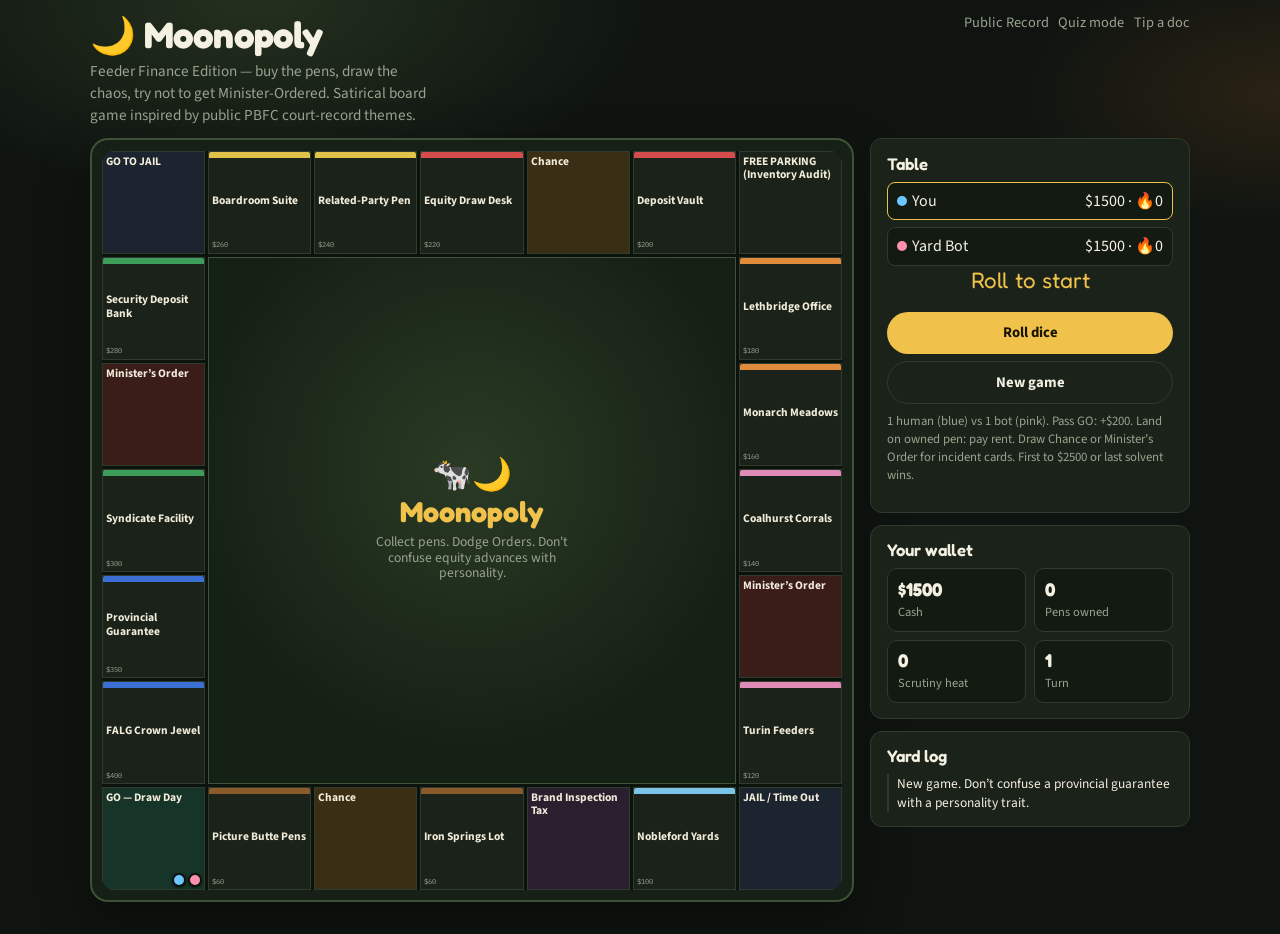
==== moonopoly.html @ 2ef217e9 "Add Moonopoly: satirical feeder-finance board game Monopoly-style board with Chance and Minister Ord" ====
<!DOCTYPE html>
<html lang="en">
<head>
  <meta charset="utf-8" />
  <meta name="viewport" content="width=device-width, initial-scale=1, maximum-scale=1" />
  <title>Moonopoly — Feeder Finance Edition</title>
  <meta name="description" content="A satirical Monopoly-style board game about feeder association finance, based on public court-record themes from Picture Butte Feeder Cooperative." />
  <link rel="preconnect" href="https://fonts.googleapis.com" />
  <link rel="preconnect" href="https://fonts.gstatic.com" crossorigin />
  <link href="https://fonts.googleapis.com/css2?family=Fredoka:wght@500;600;700&family=IBM+Plex+Mono:wght@400;500&family=Source+Sans+3:wght@400;600;700&display=swap" rel="stylesheet" />
  <style>
    :root {
      --bg: #0f1410;
      --panel: #1a2219;
      --ink: #f4f0e2;
      --muted: #9aa38f;
      --line: #2f3b2c;
      --go: #2f9e6b;
      --chance: #e0a23a;
      --order: #c44b3a;
      --deposit: #4a8fd4;
      --feedlot: #8b6b3d;
      --gold: #f0c14b;
      --p1: #6ec6ff;
      --p2: #ff8fab;
      --radius: 12px;
      --font: "Source Sans 3", system-ui, sans-serif;
      --display: "Fredoka", system-ui, sans-serif;
      --mono: "IBM Plex Mono", monospace;
    }
    * { box-sizing: border-box; }
    body {
      margin: 0; min-height: 100vh; color: var(--ink); font-family: var(--font);
      background:
        radial-gradient(800px 400px at 20% 0%, #24301f 0%, transparent 50%),
        radial-gradient(600px 300px at 100% 10%, #2a2214 0%, transparent 45%),
        var(--bg);
    }
    a { color: var(--gold); }
    .wrap { width: min(1100px, calc(100% - 1rem)); margin: 0 auto; padding: .75rem 0 2rem; }
    header {
      display: flex; justify-content: space-between; align-items: flex-start; gap: 1rem; flex-wrap: wrap;
      margin-bottom: .75rem;
    }
    h1 {
      font-family: var(--display); font-size: clamp(1.6rem, 4vw, 2.3rem); margin: 0;
      letter-spacing: -.02em;
    }
    .tagline { color: var(--muted); margin: .2rem 0 0; max-width: 42ch; font-size: .95rem; }
    .top-links { display: flex; gap: .6rem; flex-wrap: wrap; align-items: center; }
    .top-links a { text-decoration: none; color: var(--muted); font-size: .9rem; }
    .top-links a:hover { color: var(--ink); }
    .layout {
      display: grid; grid-template-columns: 1fr 320px; gap: 1rem; align-items: start;
    }
    @media (max-width: 900px) { .layout { grid-template-columns: 1fr; } }

    .board-shell {
      background: #162016; border: 2px solid #3d5238; border-radius: 18px; padding: .65rem;
      box-shadow: 0 20px 50px rgba(0,0,0,.35);
    }
    .board {
      display: grid;
      grid-template-columns: repeat(7, 1fr);
      grid-template-rows: repeat(7, 1fr);
      gap: 3px;
      aspect-ratio: 1;
      background: #0c120c;
      border-radius: 12px;
      overflow: hidden;
    }
    .cell {
      position: relative; background: var(--panel); border: 1px solid var(--line);
      min-height: 0; padding: 3px; display: flex; flex-direction: column; justify-content: space-between;
      font-size: clamp(.55rem, 1.1vw, .72rem); line-height: 1.15; overflow: hidden;
    }
    .cell.center {
      grid-column: 2 / 7; grid-row: 2 / 7;
      background:
        radial-gradient(circle at 50% 40%, #2a3a24 0%, #152015 70%);
      border: 1px solid #3f543b;
      align-items: center; justify-content: center; text-align: center; padding: 1rem;
    }
    .cell.go { background: #163528; }
    .cell.chance { background: #3a2e14; }
    .cell.order { background: #3a1c18; }
    .cell.tax { background: #2a1f2e; }
    .cell.jail { background: #1c2430; }
    .cell.corner { font-weight: 700; }
    .cell .name { font-weight: 700; color: #f2ecda; }
    .cell .price { color: var(--muted); font-family: var(--mono); font-size: .62em; }
    .cell .bar {
      height: 6px; border-radius: 2px 2px 0 0; margin: -3px -3px 2px; flex: 0 0 auto;
    }
    .bar.brown { background: #8b5a2b; }
    .bar.lightblue { background: #79c4e8; }
    .bar.pink { background: #e08ab8; }
    .bar.orange { background: #e08a3c; }
    .bar.red { background: #d44c4c; }
    .bar.yellow { background: #e0c14a; }
    .bar.green { background: #3c9e5a; }
    .bar.blue { background: #3c6fd4; }
    .tokens {
      position: absolute; right: 2px; bottom: 2px; display: flex; gap: 2px; flex-wrap: wrap; max-width: 100%;
    }
    .token {
      width: 14px; height: 14px; border-radius: 50%; border: 2px solid #0c120c;
      box-shadow: 0 1px 3px rgba(0,0,0,.5);
    }
    .token.p0 { background: var(--p1); }
    .token.p1 { background: var(--p2); }

    .center h2 {
      font-family: var(--display); margin: 0 0 .35rem; font-size: clamp(1.2rem, 3vw, 1.8rem);
      color: var(--gold);
    }
    .center .moon { font-size: 2rem; line-height: 1; margin-bottom: .25rem; }
    .center p { margin: 0; color: var(--muted); font-size: .85rem; max-width: 28ch; }

    .side { display: grid; gap: .75rem; }
    .card {
      background: var(--panel); border: 1px solid var(--line); border-radius: var(--radius); padding: .9rem 1rem;
    }
    .card h3 {
      margin: 0 0 .5rem; font-family: var(--display); font-size: 1.05rem; font-weight: 600;
    }
    .btn {
      appearance: none; border: 0; border-radius: 999px; padding: .65rem 1rem;
      font: 700 .92rem var(--font); cursor: pointer; transition: .12s ease;
    }
    .btn-primary { background: var(--gold); color: #1a1405; width: 100%; }
    .btn-primary:hover { filter: brightness(1.05); }
    .btn-primary:disabled { opacity: .45; cursor: not-allowed; }
    .btn-ghost {
      background: transparent; color: var(--ink); border: 1px solid var(--line); width: 100%;
    }
    .stats { display: grid; grid-template-columns: 1fr 1fr; gap: .5rem; }
    .stat {
      background: #121a12; border: 1px solid var(--line); border-radius: 10px; padding: .55rem .65rem;
    }
    .stat b { display: block; font-family: var(--display); font-size: 1.15rem; }
    .stat span { color: var(--muted); font-size: .78rem; }
    .log {
      max-height: 180px; overflow: auto; font-size: .84rem; color: var(--muted);
      display: grid; gap: .35rem;
    }
    .log div { border-left: 2px solid var(--line); padding-left: .5rem; }
    .log .hi { color: var(--ink); }
    .log .bad { color: #f0a090; }
    .log .good { color: #8fd9a8; }
    .log .cardish { color: var(--chance); }

    .modal-bg {
      position: fixed; inset: 0; background: rgba(0,0,0,.65); display: none;
      align-items: center; justify-content: center; padding: 1rem; z-index: 50;
    }
    .modal-bg.show { display: flex; }
    .modal {
      width: min(420px, 100%); background: #1c241b; border: 2px solid var(--line);
      border-radius: 16px; padding: 1.1rem 1.15rem; box-shadow: 0 25px 60px rgba(0,0,0,.45);
      animation: pop .2s ease;
    }
    @keyframes pop { from { transform: scale(.96); opacity: 0; } to { transform: none; opacity: 1; } }
    .modal.chance { border-color: #8a6a22; background: linear-gradient(180deg, #2e2614, #1c241b); }
    .modal.order { border-color: #8a3a30; background: linear-gradient(180deg, #2e1714, #1c241b); }
    .modal .eyebrow {
      font-family: var(--mono); font-size: .72rem; letter-spacing: .08em; text-transform: uppercase;
      color: var(--muted); margin-bottom: .35rem;
    }
    .modal h3 { font-family: var(--display); margin: 0 0 .5rem; font-size: 1.25rem; }
    .modal p { margin: 0 0 .75rem; line-height: 1.45; }
    .modal .cite {
      font-family: var(--mono); font-size: .72rem; color: var(--muted); margin-bottom: .9rem;
    }
    .players { display: grid; gap: .45rem; }
    .player-row {
      display: flex; justify-content: space-between; align-items: center;
      padding: .45rem .55rem; border-radius: 8px; background: #121a12; border: 1px solid var(--line);
    }
    .player-row.active { border-color: var(--gold); }
    .dot { width: 10px; height: 10px; border-radius: 50%; display: inline-block; margin-right: .35rem; }
    .dot.p0 { background: var(--p1); }
    .dot.p1 { background: var(--p2); }
    .dice {
      font-family: var(--display); font-size: 1.4rem; text-align: center; min-height: 1.6em;
      color: var(--gold);
    }
    .fine { color: var(--muted); font-size: .8rem; margin-top: .5rem; }
    .win-banner {
      display: none; margin-top: .5rem; padding: .7rem .8rem; border-radius: 10px;
      background: #1f3a28; border: 1px solid #3f7a52; color: #c8f0d4; font-weight: 700;
    }
    .win-banner.show { display: block; }
  </style>
</head>
<body>
  <div class="wrap">
    <header>
      <div>
        <h1>🌙 Moonopoly</h1>
        <p class="tagline">Feeder Finance Edition — buy the pens, draw the chaos, try not to get Minister-Ordered. Satirical board game inspired by public PBFC court-record themes.</p>
      </div>
      <div class="top-links">
        <a href="index.html">Public Record</a>
        <a href="play.html">Quiz mode</a>
        <a href="index.html#submit">Tip a doc</a>
      </div>
    </header>

    <div class="layout">
      <div class="board-shell">
        <div class="board" id="board"></div>
      </div>

      <div class="side">
        <div class="card">
          <h3>Table</h3>
          <div class="players" id="players"></div>
          <div class="dice" id="dice">Roll to start</div>
          <div style="display:grid; gap:.45rem; margin-top:.65rem">
            <button class="btn btn-primary" id="btn-roll">Roll dice</button>
            <button class="btn btn-ghost" id="btn-new">New game</button>
          </div>
          <div class="win-banner" id="win"></div>
          <p class="fine">1 human (blue) vs 1 bot (pink). Pass GO: +$200. Land on owned pen: pay rent. Draw Chance or Minister’s Order for incident cards. First to $2500 or last solvent wins.</p>
        </div>

        <div class="card">
          <h3>Your wallet</h3>
          <div class="stats">
            <div class="stat"><b id="cash">$1500</b><span>Cash</span></div>
            <div class="stat"><b id="props">0</b><span>Pens owned</span></div>
            <div class="stat"><b id="heat">0</b><span>Scrutiny heat</span></div>
            <div class="stat"><b id="turn">1</b><span>Turn</span></div>
          </div>
        </div>

        <div class="card">
          <h3>Yard log</h3>
          <div class="log" id="log"></div>
        </div>
      </div>
    </div>
  </div>

  <div class="modal-bg" id="modal">
    <div class="modal" id="modal-card">
      <div class="eyebrow" id="modal-eye">Chance</div>
      <h3 id="modal-title">Title</h3>
      <p id="modal-body">Body</p>
      <div class="cite" id="modal-cite"></div>
      <button class="btn btn-primary" id="modal-ok">Keep grazing</button>
    </div>
  </div>

  <script>
    // Board path: 24 spaces around a 7x7 ring (corners + 5 per side)
    // Grid positions clockwise from bottom-left GO
    const PATH_POS = [
      // bottom row left->right (row 7): c1..c7 but we use 0-index grid
      [6,0],[6,1],[6,2],[6,3],[6,4],[6,5],[6,6],
      // right col up
      [5,6],[4,6],[3,6],[2,6],[1,6],
      // top row right->left
      [0,6],[0,5],[0,4],[0,3],[0,2],[0,1],[0,0],
      // left col down
      [1,0],[2,0],[3,0],[4,0],[5,0]
    ];
    // 24 spaces
    const SPACES = [
      { name: "GO — Draw Day", type: "go", price: 0 },
      { name: "Picture Butte Pens", type: "prop", group: "brown", price: 60, rent: 12 },
      { name: "Chance", type: "chance" },
      { name: "Iron Springs Lot", type: "prop", group: "brown", price: 60, rent: 14 },
      { name: "Brand Inspection Tax", type: "tax", amount: 80 },
      { name: "Nobleford Yards", type: "prop", group: "lightblue", price: 100, rent: 20 },
      { name: "JAIL / Time Out", type: "jail" },
      { name: "Turin Feeders", type: "prop", group: "pink", price: 120, rent: 24 },
      { name: "Minister’s Order", type: "order" },
      { name: "Coalhurst Corrals", type: "prop", group: "pink", price: 140, rent: 28 },
      { name: "Monarch Meadows", type: "prop", group: "orange", price: 160, rent: 32 },
      { name: "Lethbridge Office", type: "prop", group: "orange", price: 180, rent: 36 },
      { name: "FREE PARKING\n(Inventory Audit)", type: "free" },
      { name: "Deposit Vault", type: "prop", group: "red", price: 200, rent: 40 },
      { name: "Chance", type: "chance" },
      { name: "Equity Draw Desk", type: "prop", group: "red", price: 220, rent: 44 },
      { name: "Related-Party Pen", type: "prop", group: "yellow", price: 240, rent: 48 },
      { name: "Boardroom Suite", type: "prop", group: "yellow", price: 260, rent: 52 },
      { name: "GO TO JAIL", type: "gotojail" },
      { name: "Security Deposit Bank", type: "prop", group: "green", price: 280, rent: 56 },
      { name: "Minister’s Order", type: "order" },
      { name: "Syndicate Facility", type: "prop", group: "green", price: 300, rent: 60 },
      { name: "Provincial Guarantee", type: "prop", group: "blue", price: 350, rent: 75 },
      { name: "FALG Crown Jewel", type: "prop", group: "blue", price: 400, rent: 90 }
    ];

    // Funny cards grounded in public themes (satire of Order/RO story beats)
    const CHANCE = [
      {
        title: "Blank promissory note special",
        body: "You pre-sign the livestock supply form 'for efficiency.' The yard celebrates. Accounting does not.",
        effect: (p) => cash(p, -75),
        delta: -75,
        cite: "Satire of irregular execution / blank form themes (Order V9 culture)."
      },
      {
        title: "RFID & dangle-tag glow-up",
        body: "Every head is tagged like a fashion week runway. Inspectors nod. You feel professional for 12 whole minutes.",
        effect: (p) => { cash(p, 50); p.heat = Math.max(0, p.heat - 1); },
        delta: 50,
        cite: "Inspired by cattle audit identification checks (RO / member updates)."
      },
      {
        title: "Overage is late, interest is early",
        body: "Top-up payments crawl. Members text in ALL CAPS. You buy goodwill with a tiny interest sweetener.",
        effect: (p) => cash(p, -40),
        delta: -40,
        cite: "Satire of overage delay era (RO member updates)."
      },
      {
        title: "Townhall donuts",
        body: "You host a townhall with Ministry folks on the line. Free coffee. Expensive questions.",
        effect: (p) => { cash(p, -30); p.heat = Math.max(0, p.heat - 1); },
        delta: -30,
        cite: "Inspired by RO townhalls (June 2025 etc.)."
      },
      {
        title: "Advance math on a napkin",
        body: "Someone calculates equity advances with vibes instead of the 50% rule. The napkin is not GAAP.",
        effect: (p) => { cash(p, 120); p.heat += 2; },
        delta: 120,
        cite: "Satire of FAGR s.30 / Order V4 advance-limit themes."
      },
      {
        title: "Pass GO, collect cattle money",
        body: "A clean sale settles. The co-op gets paid first. Capitalism, but with brands.",
        effect: (p) => cash(p, 100),
        delta: 100,
        cite: "Purchase-loan sale-proceeds pattern (affidavit / membership structure)."
      },
      {
        title: "Related-party two-step",
        body: "The same last names appear on both sides of a deal. The dance floor is crowded.",
        effect: (p) => { cash(p, 90); p.heat += 2; },
        delta: 90,
        cite: "Satire of related-transaction themes (Order V10)."
      },
      {
        title: "Hire a real bookkeeper",
        body: "Someone who can spell 'reconciliation' without opening WebMD. Miracles.",
        effect: (p) => { cash(p, -60); p.heat = Math.max(0, p.heat - 2); },
        delta: -60,
        cite: "Inspired by RO staffing rebuild (admin/bookkeeper hires)."
      },
      {
        title: "Security deposit yoink?",
        body: "A member wants their 5% back yesterday. You explain FAGR like a bedtime story. Nobody sleeps.",
        effect: (p) => cash(p, -50),
        delta: -50,
        cite: "Deposit return / holdback debates (RO First Report / member letters)."
      },
      {
        title: "Unqualified audit high-five",
        body: "Auditors do not set you on fire. In this economy, that’s a parade.",
        effect: (p) => { cash(p, 150); p.heat = Math.max(0, p.heat - 2); },
        delta: 150,
        cite: "Inspired by MNP unqualified FY2025 opinion (RO Third Report)."
      }
    ];

    const ORDERS = [
      {
        title: "Minister’s Freeze",
        body: "No new guaranteed advances. The spigot squeaks shut. Welcome to the longest Tuesday of your life.",
        effect: (p) => { cash(p, -200); p.heat += 3; p.frozen = 2; },
        delta: -200,
        cite: "Satire of Jan 2025 Minister’s Order under FAGA s.6."
      },
      {
        title: "Ineligible membership drive",
        body: "Someone who farms mostly from a spreadsheet got a card. The regulation would like a word.",
        effect: (p) => { cash(p, -100); p.heat += 2; },
        delta: -100,
        cite: "Order appendix V1 · FAGR s.11 themes."
      },
      {
        title: "Deposit? We’ll invoice the future",
        body: "The 5% vault was treated like optional DLC. It was not optional DLC.",
        effect: (p) => { cash(p, -120); p.heat += 2; },
        delta: -120,
        cite: "Order appendix V6 · FAGR s.33 themes."
      },
      {
        title: "Inspection karaoke night",
        body: "Inspectors want interviews. Staff suddenly discover they only speak in NDAs.",
        effect: (p) => { cash(p, -90); p.heat += 3; },
        delta: -90,
        cite: "Order appendix V7 obstruction themes."
      },
      {
        title: "Sales docs written in invisible ink",
        body: "Purchaser name: 'guy with truck.' Price: 'good enough.' Retention: vibes.",
        effect: (p) => { cash(p, -80); p.heat += 1; },
        delta: -80,
        cite: "Order appendix V8 · FAGR s.17 themes."
      },
      {
        title: "Withdrawn member still shopping",
        body: "The membership ended. The cattle shopping did not get the memo.",
        effect: (p) => { cash(p, -110); p.heat += 2; },
        delta: -110,
        cite: "Order appendix V2/V9 withdrawn-member themes."
      },
      {
        title: "Board buffet expense report",
        body: "Director compensation looked less 'volunteer co-op' and more 'wedding open bar.'",
        effect: (p) => { cash(p, -70); p.heat += 1; },
        delta: -70,
        cite: "Order appendix V10 excessive compensation themes."
      },
      {
        title: "AGM? We’ll pencil it in… eventually",
        body: "Democracy delayed is democracy doing a cattle drive the long way around.",
        effect: (p) => { p.heat += 2; cash(p, -40); },
        delta: -40,
        cite: "Order appendix V10 late AGM theme."
      },
      {
        title: "Rescinding Order rainbow",
        body: "After corrective action theater, the freeze lifts. Markets reopen. Your ulcer stays.",
        effect: (p) => { cash(p, 180); p.heat = Math.max(0, p.heat - 3); p.frozen = 0; },
        delta: 180,
        cite: "Inspired by May 1, 2025 rescind (RO reports)."
      },
      {
        title: "Restructuring Officer enters the chat",
        body: "A&M has the keys, the bank tokens, and a binder thicker than a feedlot gate.",
        effect: (p) => { cash(p, -150); p.heat = Math.max(0, p.heat - 1); },
        delta: -150,
        cite: "Inspired by Feb 21, 2025 RO appointment (court file 2501-02733)."
      }
    ];

    const state = {
      turn: 0,
      players: [
        { id: 0, name: "You", human: true, cash: 1500, pos: 0, props: [], heat: 0, jail: 0, frozen: 0, bankrupt: false },
        { id: 1, name: "Yard Bot", human: false, cash: 1500, pos: 0, props: [], heat: 0, jail: 0, frozen: 0, bankrupt: false }
      ],
      owners: Array(SPACES.length).fill(null),
      log: [],
      busy: false,
      over: false
    };

    function cash(p, n) {
      p.cash += n;
      if (p.cash < 0) {
        // force sell cheapest props
        while (p.cash < 0 && p.props.length) {
          const idx = p.props.sort((a,b)=>SPACES[a].price-SPACES[b].price)[0];
          p.props = p.props.filter(i => i !== idx);
          state.owners[idx] = null;
          p.cash += Math.floor(SPACES[idx].price / 2);
          log(`${p.name} fire-sales ${SPACES[idx].name} for $${Math.floor(SPACES[idx].price/2)}.`, "bad");
        }
        if (p.cash < 0) {
          p.bankrupt = true;
          p.cash = 0;
          p.props.forEach(i => state.owners[i] = null);
          p.props = [];
          log(`${p.name} is tapped out. Bankrupt.`, "bad");
        }
      }
    }

    function log(msg, cls = "") {
      state.log.unshift({ msg, cls });
      if (state.log.length > 40) state.log.pop();
      renderLog();
    }

    function renderLog() {
      const el = document.getElementById("log");
      el.innerHTML = state.log.map(l => `<div class="${l.cls}">${escapeHtml(l.msg)}</div>`).join("");
    }

    function escapeHtml(s) {
      return String(s).replace(/[&<>"']/g, c => ({"&":"&amp;","<":"&lt;",">":"&gt;","\"":"&quot;","'":"&#39;"}[c]));
    }

    function buildBoard() {
      const board = document.getElementById("board");
      board.innerHTML = "";

      // Center logo
      const center = document.createElement("div");
      center.className = "cell center";
      center.style.gridColumn = "2 / 7";
      center.style.gridRow = "2 / 7";
      center.innerHTML = `<div class="moon">🐄🌙</div><h2>Moonopoly</h2><p>Collect pens. Dodge Orders. Don't confuse equity advances with personality.</p>`;
      board.appendChild(center);

      PATH_POS.forEach((pos, idx) => {
        const s = SPACES[idx];
        const div = document.createElement("div");
        div.className = "cell";
        div.dataset.idx = idx;
        div.style.gridRow = String(pos[0] + 1);
        div.style.gridColumn = String(pos[1] + 1);
        if (s.type === "go") div.classList.add("go", "corner");
        if (s.type === "chance") div.classList.add("chance");
        if (s.type === "order") div.classList.add("order");
        if (s.type === "tax") div.classList.add("tax");
        if (s.type === "jail" || s.type === "gotojail") div.classList.add("jail", "corner");
        if (s.type === "free") div.classList.add("corner");
        let bar = "";
        if (s.group) bar = `<div class="bar ${s.group}"></div>`;
        div.innerHTML = `${bar}<div class="name">${escapeHtml(s.name)}</div>${s.price ? `<div class="price">$${s.price}</div>` : ""}<div class="tokens" id="tok-${idx}"></div>`;
        board.appendChild(div);
      });
    }

    function renderTokens() {
      for (let i = 0; i < SPACES.length; i++) {
        const box = document.getElementById(`tok-${i}`);
        if (!box) continue;
        box.innerHTML = "";
        state.players.forEach(p => {
          if (!p.bankrupt && p.pos === i) {
            const t = document.createElement("div");
            t.className = `token p${p.id}`;
            t.title = p.name;
            box.appendChild(t);
          }
        });
      }
      // owner tint
      document.querySelectorAll(".cell[data-idx]").forEach(cell => {
        const idx = +cell.dataset.idx;
        const owner = state.owners[idx];
        cell.style.outline = owner == null ? "" : `2px solid ${owner === 0 ? "var(--p1)" : "var(--p2)"}`;
      });
    }

    function renderSide() {
      const p = state.players[0];
      document.getElementById("cash").textContent = `$${p.cash}`;
      document.getElementById("props").textContent = String(p.props.length);
      document.getElementById("heat").textContent = String(p.heat);
      document.getElementById("turn").textContent = String(state.turn + 1);
      const box = document.getElementById("players");
      box.innerHTML = state.players.map((pl, i) => {
        const active = (!state.over && state.turn % 2 === i) ? "active" : "";
        return `<div class="player-row ${active}"><span><span class="dot p${pl.id}"></span>${escapeHtml(pl.name)}${pl.bankrupt ? " 💀" : ""}${pl.frozen ? " 🧊" : ""}</span><span>$${pl.cash} · 🔥${pl.heat}</span></div>`;
      }).join("");
      const humanTurn = state.players[state.turn % 2].human && !state.over;
      document.getElementById("btn-roll").disabled = state.busy || !humanTurn;
    }

    function showCard(kind, card, onClose) {
      const modal = document.getElementById("modal");
      const cardEl = document.getElementById("modal-card");
      cardEl.className = `modal ${kind}`;
      document.getElementById("modal-eye").textContent = kind === "chance" ? "Chance · Yard Chaos" : "Minister’s Order · Regulatory Heat";
      document.getElementById("modal-title").textContent = card.title;
      document.getElementById("modal-body").textContent = card.body + (card.delta ? ` (${card.delta > 0 ? "+" : ""}$${card.delta})` : "");
      document.getElementById("modal-cite").textContent = card.cite;
      modal.classList.add("show");
      const ok = document.getElementById("modal-ok");
      const handler = () => {
        modal.classList.remove("show");
        ok.removeEventListener("click", handler);
        onClose();
      };
      ok.addEventListener("click", handler);
    }

    function drawFrom(deck) {
      return deck[Math.floor(Math.random() * deck.length)];
    }

    function land(p) {
      return new Promise(resolve => {
        const s = SPACES[p.pos];
        if (s.type === "go") {
          log(`${p.name} hits GO energy. +$200.`, "good");
          cash(p, 200);
          return resolve();
        }
        if (s.type === "tax") {
          log(`${p.name} pays brand-inspection tax $${s.amount}.`, "bad");
          cash(p, -s.amount);
          return resolve();
        }
        if (s.type === "free") {
          log(`${p.name} parks on Inventory Audit. Cattle counted. Existential crisis free of charge.`);
          p.heat = Math.max(0, p.heat - 1);
          return resolve();
        }
        if (s.type === "jail") {
          log(`${p.name} is just visiting the time-out pen.`);
          return resolve();
        }
        if (s.type === "gotojail") {
          log(`${p.name} is sent to JAIL for 'creative governance.'`, "bad");
          p.pos = 6; // jail index
          p.jail = 1;
          p.heat += 1;
          renderTokens();
          return resolve();
        }
        if (s.type === "chance") {
          const card = drawFrom(CHANCE);
          log(`${p.name} draws Chance: ${card.title}`, "cardish");
          showCard("chance", card, () => { card.effect(p); renderAll(); resolve(); });
          return;
        }
        if (s.type === "order") {
          const card = drawFrom(ORDERS);
          log(`${p.name} draws Minister’s Order: ${card.title}`, "bad");
          showCard("order", card, () => { card.effect(p); renderAll(); resolve(); });
          return;
        }
        if (s.type === "prop") {
          const owner = state.owners[p.pos];
          if (owner == null) {
            // buy?
            const can = p.cash >= s.price && !p.frozen;
            if (p.human) {
              if (can && confirm(`Buy ${s.name} for $${s.price}?`)) {
                buy(p, p.pos);
              } else if (can) {
                log(`${p.name} passes on ${s.name}.`);
              } else {
                log(`${p.name} can’t buy ${s.name} (cash/freeze).`);
              }
              return resolve();
            } else {
              // bot heuristic
              if (can && (p.cash - s.price > 400 || s.price <= 180)) buy(p, p.pos);
              else log(`${p.name} skips ${s.name}.`);
              return resolve();
            }
          } else if (owner !== p.id) {
            const rent = s.rent + (state.players[owner].heat > 3 ? 10 : 0);
            log(`${p.name} pays $${rent} rent to ${state.players[owner].name} at ${s.name}.`, "bad");
            cash(p, -rent);
            cash(state.players[owner], rent);
            return resolve();
          } else {
            log(`${p.name} visits their own pen: ${s.name}.`);
            return resolve();
          }
        }
        resolve();
      });
    }

    function buy(p, idx) {
      const s = SPACES[idx];
      cash(p, -s.price);
      state.owners[idx] = p.id;
      p.props.push(idx);
      log(`${p.name} buys ${s.name} for $${s.price}.`, "good");
    }

    async function takeTurn() {
      if (state.over || state.busy) return;
      const p = state.players[state.turn % 2];
      if (p.bankrupt) {
        endCheck();
        state.turn++;
        renderAll();
        if (!state.over && !state.players[state.turn % 2].human) setTimeout(takeTurn, 500);
        return;
      }
      state.busy = true;
      renderAll();

      if (p.jail > 0) {
        p.jail--;
        log(`${p.name} sits in time-out. (${p.jail} left)`);
        state.busy = false;
        state.turn++;
        renderAll();
        endCheck();
        if (!state.over && !state.players[state.turn % 2].human) setTimeout(takeTurn, 600);
        return;
      }

      if (p.frozen > 0) {
        p.frozen--;
        log(`${p.name} is under a mini-freeze (${p.frozen} turns left). Can move but buying is icy.`, "bad");
      }

      const d1 = 1 + Math.floor(Math.random() * 6);
      const d2 = 1 + Math.floor(Math.random() * 6);
      const roll = d1 + d2;
      document.getElementById("dice").textContent = `🎲 ${d1} + ${d2} = ${roll}`;
      log(`${p.name} rolls ${roll}.`, "hi");

      const prev = p.pos;
      p.pos = (p.pos + roll) % SPACES.length;
      if (p.pos < prev) {
        cash(p, 200);
        log(`${p.name} passed GO. +$200.`, "good");
      }
      // heat tax
      if (p.heat >= 6) {
        cash(p, -50);
        log(`${p.name} pays $50 scrutiny surcharge (heat ${p.heat}).`, "bad");
      }
      renderTokens();
      await land(p);
      endCheck();
      state.busy = false;
      state.turn++;
      renderAll();
      if (!state.over && !state.players[state.turn % 2].human) {
        setTimeout(takeTurn, 700);
      }
    }

    function endCheck() {
      const alive = state.players.filter(p => !p.bankrupt);
      const rich = state.players.find(p => p.cash >= 2500);
      if (alive.length === 1) {
        state.over = true;
        banner(`${alive[0].name} wins — last operator standing.`);
      } else if (rich) {
        state.over = true;
        banner(`${rich.name} wins — hit $2500 and left the yard in a gold truck.`);
      } else if (state.turn > 80) {
        state.over = true;
        const winner = [...state.players].sort((a,b) => (b.cash + b.props.length*50) - (a.cash + a.props.length*50))[0];
        banner(`Time call. ${winner.name} wins on net cattle clout.`);
      }
    }

    function banner(msg) {
      const el = document.getElementById("win");
      el.textContent = msg;
      el.classList.add("show");
      log(msg, "good");
      document.getElementById("btn-roll").disabled = true;
    }

    function renderAll() {
      renderTokens();
      renderSide();
    }

    function newGame() {
      state.turn = 0;
      state.over = false;
      state.busy = false;
      state.owners = Array(SPACES.length).fill(null);
      state.log = [];
      state.players = [
        { id: 0, name: "You", human: true, cash: 1500, pos: 0, props: [], heat: 0, jail: 0, frozen: 0, bankrupt: false },
        { id: 1, name: "Yard Bot", human: false, cash: 1500, pos: 0, props: [], heat: 0, jail: 0, frozen: 0, bankrupt: false }
      ];
      document.getElementById("win").classList.remove("show");
      document.getElementById("dice").textContent = "Roll to start";
      log("New game. Don’t confuse a provincial guarantee with a personality trait.", "hi");
      renderAll();
    }

    document.getElementById("btn-roll").onclick = () => takeTurn();
    document.getElementById("btn-new").onclick = () => newGame();

    buildBoard();
    newGame();
  </script>
</body>
</html>
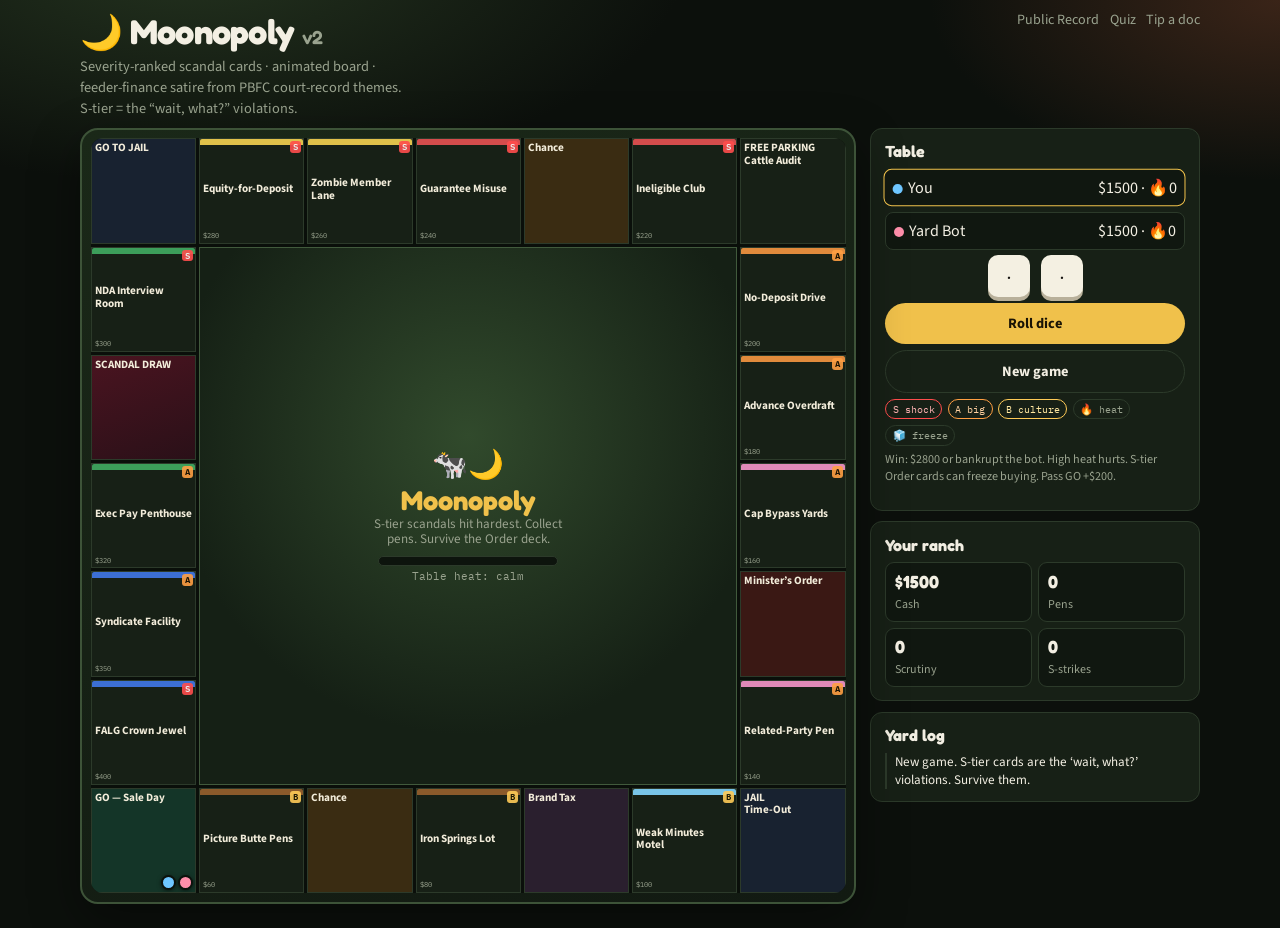
==== commit c3d60d23: "Moonopoly v2: severity-ranked scandals + board animations - Rank S/A/B cards from Order appendix sho" ====
--- a/moonopoly.html
+++ b/moonopoly.html
@@ -3,235 +3,315 @@
 <head>
   <meta charset="utf-8" />
   <meta name="viewport" content="width=device-width, initial-scale=1, maximum-scale=1" />
-  <title>Moonopoly — Feeder Finance Edition</title>
-  <meta name="description" content="A satirical Monopoly-style board game about feeder association finance, based on public court-record themes from Picture Butte Feeder Cooperative." />
+  <title>Moonopoly v2 — Feeder Finance Scandal Edition</title>
+  <meta name="description" content="Animated Monopoly-style satire of feeder association finance, with severity-ranked scandal cards from PBFC court-record themes." />
   <link rel="preconnect" href="https://fonts.googleapis.com" />
   <link rel="preconnect" href="https://fonts.gstatic.com" crossorigin />
-  <link href="https://fonts.googleapis.com/css2?family=Fredoka:wght@500;600;700&family=IBM+Plex+Mono:wght@400;500&family=Source+Sans+3:wght@400;600;700&display=swap" rel="stylesheet" />
+  <link href="https://fonts.googleapis.com/css2?family=Fredoka:wght@500;600;700&family=IBM+Plex+Mono:wght@400;500;600&family=Source+Sans+3:wght@400;600;700&display=swap" rel="stylesheet" />
   <style>
     :root {
-      --bg: #0f1410;
-      --panel: #1a2219;
-      --ink: #f4f0e2;
+      --bg: #0c100c;
+      --panel: #172016;
+      --ink: #f3efe3;
       --muted: #9aa38f;
-      --line: #2f3b2c;
-      --go: #2f9e6b;
+      --line: #2c3a2a;
+      --gold: #f0c14b;
       --chance: #e0a23a;
-      --order: #c44b3a;
-      --deposit: #4a8fd4;
-      --feedlot: #8b6b3d;
-      --gold: #f0c14b;
+      --order: #e05a48;
+      --legal: #5dca86;
       --p1: #6ec6ff;
       --p2: #ff8fab;
-      --radius: 12px;
+      --s: #ff4d4d;
+      --a: #ff9f43;
+      --b: #feca57;
+      --c: #54d6a5;
+      --display: "Fredoka", system-ui, sans-serif;
       --font: "Source Sans 3", system-ui, sans-serif;
-      --display: "Fredoka", system-ui, sans-serif;
       --mono: "IBM Plex Mono", monospace;
     }
     * { box-sizing: border-box; }
     body {
       margin: 0; min-height: 100vh; color: var(--ink); font-family: var(--font);
       background:
-        radial-gradient(800px 400px at 20% 0%, #24301f 0%, transparent 50%),
-        radial-gradient(600px 300px at 100% 10%, #2a2214 0%, transparent 45%),
+        radial-gradient(900px 420px at 15% -5%, #24331f 0%, transparent 55%),
+        radial-gradient(700px 360px at 100% 0%, #3a2418 0%, transparent 50%),
         var(--bg);
+      overflow-x: hidden;
     }
     a { color: var(--gold); }
-    .wrap { width: min(1100px, calc(100% - 1rem)); margin: 0 auto; padding: .75rem 0 2rem; }
-    header {
-      display: flex; justify-content: space-between; align-items: flex-start; gap: 1rem; flex-wrap: wrap;
-      margin-bottom: .75rem;
-    }
-    h1 {
-      font-family: var(--display); font-size: clamp(1.6rem, 4vw, 2.3rem); margin: 0;
-      letter-spacing: -.02em;
-    }
-    .tagline { color: var(--muted); margin: .2rem 0 0; max-width: 42ch; font-size: .95rem; }
-    .top-links { display: flex; gap: .6rem; flex-wrap: wrap; align-items: center; }
-    .top-links a { text-decoration: none; color: var(--muted); font-size: .9rem; }
-    .top-links a:hover { color: var(--ink); }
-    .layout {
-      display: grid; grid-template-columns: 1fr 320px; gap: 1rem; align-items: start;
-    }
-    @media (max-width: 900px) { .layout { grid-template-columns: 1fr; } }
+    .wrap { width: min(1120px, calc(100% - .9rem)); margin: 0 auto; padding: .65rem 0 1.5rem; }
+    header { display: flex; justify-content: space-between; gap: .8rem; flex-wrap: wrap; margin-bottom: .55rem; align-items: flex-start; }
+    h1 { font-family: var(--display); margin: 0; font-size: clamp(1.55rem, 3.6vw, 2.15rem); letter-spacing: -.02em; }
+    .tagline { margin: .15rem 0 0; color: var(--muted); font-size: .9rem; max-width: 48ch; }
+    .links { display: flex; gap: .65rem; flex-wrap: wrap; }
+    .links a { color: var(--muted); text-decoration: none; font-size: .88rem; }
+    .links a:hover { color: var(--ink); }
+
+    .layout { display: grid; grid-template-columns: 1fr 330px; gap: .85rem; align-items: start; }
+    @media (max-width: 920px) { .layout { grid-template-columns: 1fr; } }
 
     .board-shell {
-      background: #162016; border: 2px solid #3d5238; border-radius: 18px; padding: .65rem;
-      box-shadow: 0 20px 50px rgba(0,0,0,.35);
+      position: relative;
+      background: linear-gradient(160deg, #1a2818, #121a12);
+      border: 2px solid #3d5338; border-radius: 18px; padding: .55rem;
+      box-shadow: 0 18px 50px rgba(0,0,0,.4);
     }
     .board {
-      display: grid;
-      grid-template-columns: repeat(7, 1fr);
-      grid-template-rows: repeat(7, 1fr);
-      gap: 3px;
-      aspect-ratio: 1;
-      background: #0c120c;
-      border-radius: 12px;
-      overflow: hidden;
+      position: relative;
+      display: grid; grid-template-columns: repeat(7, 1fr); grid-template-rows: repeat(7, 1fr);
+      gap: 3px; aspect-ratio: 1; background: #0a0f0a; border-radius: 12px; overflow: hidden;
     }
     .cell {
       position: relative; background: var(--panel); border: 1px solid var(--line);
       min-height: 0; padding: 3px; display: flex; flex-direction: column; justify-content: space-between;
-      font-size: clamp(.55rem, 1.1vw, .72rem); line-height: 1.15; overflow: hidden;
+      font-size: clamp(.52rem, 1.05vw, .7rem); line-height: 1.12; overflow: hidden;
+      transition: box-shadow .25s, transform .2s, background .25s;
+    }
+    .cell.pulse {
+      animation: landPulse .55s ease;
+      z-index: 2;
+    }
+    @keyframes landPulse {
+      0% { box-shadow: inset 0 0 0 0 rgba(240,193,75,0); }
+      40% { box-shadow: inset 0 0 0 3px rgba(240,193,75,.85), 0 0 18px rgba(240,193,75,.35); }
+      100% { box-shadow: inset 0 0 0 0 rgba(240,193,75,0); }
     }
     .cell.center {
       grid-column: 2 / 7; grid-row: 2 / 7;
       background:
-        radial-gradient(circle at 50% 40%, #2a3a24 0%, #152015 70%);
-      border: 1px solid #3f543b;
-      align-items: center; justify-content: center; text-align: center; padding: 1rem;
-    }
-    .cell.go { background: #163528; }
-    .cell.chance { background: #3a2e14; }
-    .cell.order { background: #3a1c18; }
+        radial-gradient(circle at 50% 35%, #314a2c 0%, #152015 68%);
+      border: 1px solid #415a3c;
+      align-items: center; justify-content: center; text-align: center; padding: .8rem;
+    }
+    .cell.go { background: #143528; }
+    .cell.chance { background: #3a2c12; }
+    .cell.order { background: #3a1814; }
+    .cell.scandal { background: linear-gradient(160deg, #4a1420, #2a1018); }
     .cell.tax { background: #2a1f2e; }
-    .cell.jail { background: #1c2430; }
-    .cell.corner { font-weight: 700; }
-    .cell .name { font-weight: 700; color: #f2ecda; }
+    .cell.jail { background: #182230; }
+    .cell .name { font-weight: 700; color: #f2ecda; white-space: pre-line; }
     .cell .price { color: var(--muted); font-family: var(--mono); font-size: .62em; }
-    .cell .bar {
-      height: 6px; border-radius: 2px 2px 0 0; margin: -3px -3px 2px; flex: 0 0 auto;
-    }
-    .bar.brown { background: #8b5a2b; }
-    .bar.lightblue { background: #79c4e8; }
-    .bar.pink { background: #e08ab8; }
-    .bar.orange { background: #e08a3c; }
-    .bar.red { background: #d44c4c; }
-    .bar.yellow { background: #e0c14a; }
-    .bar.green { background: #3c9e5a; }
-    .bar.blue { background: #3c6fd4; }
-    .tokens {
-      position: absolute; right: 2px; bottom: 2px; display: flex; gap: 2px; flex-wrap: wrap; max-width: 100%;
-    }
+    .cell .bar { height: 6px; border-radius: 2px 2px 0 0; margin: -3px -3px 2px; }
+    .bar.brown{background:#8b5a2b}.bar.lightblue{background:#79c4e8}.bar.pink{background:#e08ab8}
+    .bar.orange{background:#e08a3c}.bar.red{background:#d44c4c}.bar.yellow{background:#e0c14a}
+    .bar.green{background:#3c9e5a}.bar.blue{background:#3c6fd4}
+    .cell .tier {
+      position: absolute; top: 2px; right: 2px; font-family: var(--mono); font-size: .55rem;
+      font-weight: 600; padding: 1px 3px; border-radius: 3px; opacity: .9;
+    }
+    .tier-S { background: var(--s); color: #fff; }
+    .tier-A { background: var(--a); color: #1a1000; }
+    .tier-B { background: var(--b); color: #1a1400; }
+
+    .tokens { position: absolute; right: 2px; bottom: 2px; display: flex; gap: 2px; }
     .token {
-      width: 14px; height: 14px; border-radius: 50%; border: 2px solid #0c120c;
-      box-shadow: 0 1px 3px rgba(0,0,0,.5);
+      width: 15px; height: 15px; border-radius: 50%; border: 2px solid #0c120c;
+      box-shadow: 0 1px 4px rgba(0,0,0,.55);
+      transition: transform .18s ease;
     }
     .token.p0 { background: var(--p1); }
     .token.p1 { background: var(--p2); }
-
-    .center h2 {
-      font-family: var(--display); margin: 0 0 .35rem; font-size: clamp(1.2rem, 3vw, 1.8rem);
-      color: var(--gold);
-    }
-    .center .moon { font-size: 2rem; line-height: 1; margin-bottom: .25rem; }
-    .center p { margin: 0; color: var(--muted); font-size: .85rem; max-width: 28ch; }
-
-    .side { display: grid; gap: .75rem; }
+    .token.bounce { animation: tokBounce .28s ease; }
+    @keyframes tokBounce {
+      0% { transform: scale(1); }
+      40% { transform: scale(1.35); }
+      100% { transform: scale(1); }
+    }
+
+    /* floating token for path animation */
+    .flyer {
+      position: absolute; width: 18px; height: 18px; border-radius: 50%;
+      border: 2px solid #fff; z-index: 20; pointer-events: none;
+      box-shadow: 0 0 12px rgba(255,255,255,.35);
+      transition: left .22s cubic-bezier(.2,.8,.2,1), top .22s cubic-bezier(.2,.8,.2,1);
+      opacity: 0;
+    }
+    .flyer.show { opacity: 1; }
+    .flyer.p0 { background: var(--p1); }
+    .flyer.p1 { background: var(--p2); }
+
+    .center .moon { font-size: 1.8rem; animation: floaty 3s ease-in-out infinite; }
+    @keyframes floaty { 0%,100%{transform:translateY(0)} 50%{transform:translateY(-6px)} }
+    .center h2 { font-family: var(--display); margin: .15rem 0; color: var(--gold); font-size: clamp(1.15rem, 2.8vw, 1.7rem); }
+    .center p { margin: 0; color: var(--muted); font-size: .82rem; max-width: 28ch; }
+    .heat-ring {
+      margin-top: .55rem; width: min(180px, 70%); height: 10px; border-radius: 999px;
+      background: #0d140d; border: 1px solid var(--line); overflow: hidden;
+    }
+    .heat-ring > i {
+      display: block; height: 100%; width: 0%;
+      background: linear-gradient(90deg, #54d6a5, #feca57, #ff9f43, #ff4d4d);
+      transition: width .45s ease;
+    }
+    .heat-label { font-family: var(--mono); font-size: .68rem; color: var(--muted); margin-top: .25rem; }
+
+    .side { display: grid; gap: .65rem; }
     .card {
-      background: var(--panel); border: 1px solid var(--line); border-radius: var(--radius); padding: .9rem 1rem;
-    }
-    .card h3 {
-      margin: 0 0 .5rem; font-family: var(--display); font-size: 1.05rem; font-weight: 600;
-    }
+      background: var(--panel); border: 1px solid var(--line); border-radius: 12px; padding: .8rem .9rem;
+    }
+    .card h3 { margin: 0 0 .45rem; font-family: var(--display); font-size: 1rem; }
     .btn {
-      appearance: none; border: 0; border-radius: 999px; padding: .65rem 1rem;
-      font: 700 .92rem var(--font); cursor: pointer; transition: .12s ease;
-    }
-    .btn-primary { background: var(--gold); color: #1a1405; width: 100%; }
-    .btn-primary:hover { filter: brightness(1.05); }
-    .btn-primary:disabled { opacity: .45; cursor: not-allowed; }
-    .btn-ghost {
-      background: transparent; color: var(--ink); border: 1px solid var(--line); width: 100%;
-    }
-    .stats { display: grid; grid-template-columns: 1fr 1fr; gap: .5rem; }
-    .stat {
-      background: #121a12; border: 1px solid var(--line); border-radius: 10px; padding: .55rem .65rem;
-    }
-    .stat b { display: block; font-family: var(--display); font-size: 1.15rem; }
-    .stat span { color: var(--muted); font-size: .78rem; }
-    .log {
-      max-height: 180px; overflow: auto; font-size: .84rem; color: var(--muted);
-      display: grid; gap: .35rem;
-    }
-    .log div { border-left: 2px solid var(--line); padding-left: .5rem; }
-    .log .hi { color: var(--ink); }
-    .log .bad { color: #f0a090; }
-    .log .good { color: #8fd9a8; }
-    .log .cardish { color: var(--chance); }
+      appearance: none; border: 0; border-radius: 999px; padding: .62rem 1rem;
+      font: 700 .9rem var(--font); cursor: pointer; transition: .12s ease; width: 100%;
+    }
+    .btn-primary { background: var(--gold); color: #1a1405; }
+    .btn-primary:hover { filter: brightness(1.06); }
+    .btn-primary:disabled { opacity: .45; cursor: not-allowed; filter: none; }
+    .btn-ghost { background: transparent; color: var(--ink); border: 1px solid var(--line); }
+    .players { display: grid; gap: .4rem; }
+    .player-row {
+      display: flex; justify-content: space-between; gap: .4rem; align-items: center;
+      padding: .42rem .5rem; border-radius: 8px; background: #101710; border: 1px solid var(--line);
+      transition: border-color .2s, transform .2s;
+    }
+    .player-row.active { border-color: var(--gold); transform: scale(1.01); }
+    .dot { width: 10px; height: 10px; border-radius: 50%; display: inline-block; margin-right: .3rem; vertical-align: middle; }
+    .dot.p0{background:var(--p1)}.dot.p1{background:var(--p2)}
+    .dice-box { text-align: center; min-height: 2.4rem; margin: .35rem 0; }
+    .die {
+      display: inline-flex; width: 42px; height: 42px; margin: 0 4px; border-radius: 10px;
+      background: #f4f0e2; color: #1a1814; font-family: var(--display); font-size: 1.35rem;
+      align-items: center; justify-content: center; box-shadow: 0 4px 0 #b8b09a;
+    }
+    .die.spin { animation: dieSpin .5s ease; }
+    @keyframes dieSpin {
+      0% { transform: rotate(0) scale(1); }
+      40% { transform: rotate(180deg) scale(1.15); }
+      100% { transform: rotate(360deg) scale(1); }
+    }
+    .stats { display: grid; grid-template-columns: 1fr 1fr; gap: .4rem; }
+    .stat { background: #101710; border: 1px solid var(--line); border-radius: 9px; padding: .45rem .55rem; }
+    .stat b { display: block; font-family: var(--display); font-size: 1.1rem; transition: color .2s; }
+    .stat span { color: var(--muted); font-size: .75rem; }
+    .stat b.flash-up { color: var(--legal); animation: popNum .4s ease; }
+    .stat b.flash-down { color: var(--order); animation: popNum .4s ease; }
+    @keyframes popNum { 0%{transform:scale(1)} 50%{transform:scale(1.12)} 100%{transform:scale(1)} }
+
+    .log { max-height: 160px; overflow: auto; display: grid; gap: .3rem; font-size: .82rem; color: var(--muted); }
+    .log div { border-left: 2px solid var(--line); padding-left: .45rem; animation: logIn .25s ease; }
+    @keyframes logIn { from { opacity: 0; transform: translateY(-4px);} to { opacity: 1; transform: none; } }
+    .log .hi{color:var(--ink)}.log .bad{color:#f0a090}.log .good{color:#8fd9a8}.log .cardish{color:var(--chance)}.log .scandal{color:#ff8a8a;font-weight:700}
+
+    .legend { display: flex; flex-wrap: wrap; gap: .35rem; margin-top: .35rem; }
+    .chip { font-family: var(--mono); font-size: .65rem; padding: .15rem .4rem; border-radius: 999px; border: 1px solid var(--line); color: var(--muted); }
+    .chip.S{border-color:var(--s);color:#ffb4b4}.chip.A{border-color:var(--a);color:#ffd0a0}.chip.B{border-color:var(--b);color:#ffe7a0}
+
+    .win-banner {
+      display: none; margin-top: .45rem; padding: .65rem .7rem; border-radius: 10px;
+      background: #1f3a28; border: 1px solid #3f7a52; color: #c8f0d4; font-weight: 700;
+      animation: landPulse .6s ease;
+    }
+    .win-banner.show { display: block; }
 
     .modal-bg {
-      position: fixed; inset: 0; background: rgba(0,0,0,.65); display: none;
-      align-items: center; justify-content: center; padding: 1rem; z-index: 50;
+      position: fixed; inset: 0; background: rgba(0,0,0,.72); display: none;
+      align-items: center; justify-content: center; padding: 1rem; z-index: 60;
+      backdrop-filter: blur(3px);
     }
     .modal-bg.show { display: flex; }
     .modal {
-      width: min(420px, 100%); background: #1c241b; border: 2px solid var(--line);
-      border-radius: 16px; padding: 1.1rem 1.15rem; box-shadow: 0 25px 60px rgba(0,0,0,.45);
-      animation: pop .2s ease;
-    }
-    @keyframes pop { from { transform: scale(.96); opacity: 0; } to { transform: none; opacity: 1; } }
-    .modal.chance { border-color: #8a6a22; background: linear-gradient(180deg, #2e2614, #1c241b); }
-    .modal.order { border-color: #8a3a30; background: linear-gradient(180deg, #2e1714, #1c241b); }
-    .modal .eyebrow {
-      font-family: var(--mono); font-size: .72rem; letter-spacing: .08em; text-transform: uppercase;
-      color: var(--muted); margin-bottom: .35rem;
-    }
-    .modal h3 { font-family: var(--display); margin: 0 0 .5rem; font-size: 1.25rem; }
-    .modal p { margin: 0 0 .75rem; line-height: 1.45; }
-    .modal .cite {
-      font-family: var(--mono); font-size: .72rem; color: var(--muted); margin-bottom: .9rem;
-    }
-    .players { display: grid; gap: .45rem; }
-    .player-row {
-      display: flex; justify-content: space-between; align-items: center;
-      padding: .45rem .55rem; border-radius: 8px; background: #121a12; border: 1px solid var(--line);
-    }
-    .player-row.active { border-color: var(--gold); }
-    .dot { width: 10px; height: 10px; border-radius: 50%; display: inline-block; margin-right: .35rem; }
-    .dot.p0 { background: var(--p1); }
-    .dot.p1 { background: var(--p2); }
-    .dice {
-      font-family: var(--display); font-size: 1.4rem; text-align: center; min-height: 1.6em;
-      color: var(--gold);
-    }
-    .fine { color: var(--muted); font-size: .8rem; margin-top: .5rem; }
-    .win-banner {
-      display: none; margin-top: .5rem; padding: .7rem .8rem; border-radius: 10px;
-      background: #1f3a28; border: 1px solid #3f7a52; color: #c8f0d4; font-weight: 700;
-    }
-    .win-banner.show { display: block; }
+      width: min(440px, 100%); border-radius: 16px; padding: 1.1rem 1.15rem;
+      border: 2px solid var(--line); background: #1c241b;
+      box-shadow: 0 30px 70px rgba(0,0,0,.5);
+      transform-origin: center;
+      animation: cardIn .35s cubic-bezier(.2,.9,.2,1);
+    }
+    @keyframes cardIn {
+      0% { transform: rotateY(70deg) scale(.85); opacity: 0; }
+      100% { transform: none; opacity: 1; }
+    }
+    .modal.chance { border-color: #8a6a22; background: linear-gradient(180deg,#342a14,#1c241b); }
+    .modal.order { border-color: #8a3a30; background: linear-gradient(180deg,#3a1714,#1c241b); }
+    .modal.buy { border-color: #3c6fd4; background: linear-gradient(180deg,#152033,#1c241b); }
+    .modal .eyebrow { font-family: var(--mono); font-size: .72rem; letter-spacing: .08em; text-transform: uppercase; color: var(--muted); }
+    .modal h3 { font-family: var(--display); margin: .25rem 0 .45rem; font-size: 1.3rem; }
+    .modal p { margin: 0 0 .65rem; line-height: 1.45; }
+    .modal .cite { font-family: var(--mono); font-size: .7rem; color: var(--muted); margin-bottom: .8rem; }
+    .tier-pill {
+      display: inline-block; font-family: var(--mono); font-size: .7rem; font-weight: 700;
+      padding: .15rem .45rem; border-radius: 999px; margin-bottom: .35rem;
+    }
+    .tier-pill.S{background:var(--s);color:#fff}
+    .tier-pill.A{background:var(--a);color:#1a1000}
+    .tier-pill.B{background:var(--b);color:#1a1400}
+    .tier-pill.C{background:var(--c);color:#062216}
+    .modal-actions { display: grid; grid-template-columns: 1fr 1fr; gap: .45rem; }
+    .modal-actions .btn { width: 100%; }
+    .modal-actions.single { grid-template-columns: 1fr; }
+
+    .money-float {
+      position: fixed; z-index: 70; font-family: var(--display); font-weight: 700;
+      font-size: 1.2rem; pointer-events: none; animation: moneyUp .9s ease forwards;
+      text-shadow: 0 2px 8px rgba(0,0,0,.5);
+    }
+    .money-float.up { color: var(--legal); }
+    .money-float.down { color: var(--order); }
+    @keyframes moneyUp {
+      0% { opacity: 0; transform: translateY(8px) scale(.9); }
+      20% { opacity: 1; }
+      100% { opacity: 0; transform: translateY(-40px) scale(1.05); }
+    }
+
+    .fine { color: var(--muted); font-size: .76rem; margin-top: .4rem; line-height: 1.35; }
+    .shake { animation: shake .35s ease; }
+    @keyframes shake {
+      0%,100%{transform:translateX(0)}
+      25%{transform:translateX(-4px)}
+      75%{transform:translateX(4px)}
+    }
   </style>
 </head>
 <body>
   <div class="wrap">
     <header>
       <div>
-        <h1>🌙 Moonopoly</h1>
-        <p class="tagline">Feeder Finance Edition — buy the pens, draw the chaos, try not to get Minister-Ordered. Satirical board game inspired by public PBFC court-record themes.</p>
+        <h1>🌙 Moonopoly <span style="font-size:.55em;color:var(--muted);font-weight:600">v2</span></h1>
+        <p class="tagline">Severity-ranked scandal cards · animated board · feeder-finance satire from PBFC court-record themes. S-tier = the “wait, what?” violations.</p>
       </div>
-      <div class="top-links">
+      <div class="links">
         <a href="index.html">Public Record</a>
-        <a href="play.html">Quiz mode</a>
+        <a href="play.html">Quiz</a>
         <a href="index.html#submit">Tip a doc</a>
       </div>
     </header>
 
     <div class="layout">
-      <div class="board-shell">
+      <div class="board-shell" id="board-shell">
         <div class="board" id="board"></div>
+        <div class="flyer p0" id="flyer0"></div>
+        <div class="flyer p1" id="flyer1"></div>
       </div>
 
       <div class="side">
         <div class="card">
           <h3>Table</h3>
           <div class="players" id="players"></div>
-          <div class="dice" id="dice">Roll to start</div>
-          <div style="display:grid; gap:.45rem; margin-top:.65rem">
+          <div class="dice-box" id="dice-box">
+            <span class="die" id="die1">·</span>
+            <span class="die" id="die2">·</span>
+          </div>
+          <div style="display:grid;gap:.4rem">
             <button class="btn btn-primary" id="btn-roll">Roll dice</button>
             <button class="btn btn-ghost" id="btn-new">New game</button>
           </div>
           <div class="win-banner" id="win"></div>
-          <p class="fine">1 human (blue) vs 1 bot (pink). Pass GO: +$200. Land on owned pen: pay rent. Draw Chance or Minister’s Order for incident cards. First to $2500 or last solvent wins.</p>
+          <div class="legend">
+            <span class="chip S">S shock</span>
+            <span class="chip A">A big</span>
+            <span class="chip B">B culture</span>
+            <span class="chip">🔥 heat</span>
+            <span class="chip">🧊 freeze</span>
+          </div>
+          <p class="fine">Win: $2800 or bankrupt the bot. High heat hurts. S-tier Order cards can freeze buying. Pass GO +$200.</p>
         </div>
 
         <div class="card">
-          <h3>Your wallet</h3>
+          <h3>Your ranch</h3>
           <div class="stats">
             <div class="stat"><b id="cash">$1500</b><span>Cash</span></div>
-            <div class="stat"><b id="props">0</b><span>Pens owned</span></div>
-            <div class="stat"><b id="heat">0</b><span>Scrutiny heat</span></div>
-            <div class="stat"><b id="turn">1</b><span>Turn</span></div>
+            <div class="stat"><b id="props">0</b><span>Pens</span></div>
+            <div class="stat"><b id="heat">0</b><span>Scrutiny</span></div>
+            <div class="stat"><b id="infractions">0</b><span>S-strikes</span></div>
           </div>
         </div>
 
@@ -245,299 +325,308 @@
 
   <div class="modal-bg" id="modal">
     <div class="modal" id="modal-card">
-      <div class="eyebrow" id="modal-eye">Chance</div>
+      <div class="eyebrow" id="modal-eye">Card</div>
+      <div id="modal-tier"></div>
       <h3 id="modal-title">Title</h3>
       <p id="modal-body">Body</p>
       <div class="cite" id="modal-cite"></div>
-      <button class="btn btn-primary" id="modal-ok">Keep grazing</button>
+      <div class="modal-actions single" id="modal-actions">
+        <button class="btn btn-primary" id="modal-ok">Continue</button>
+      </div>
     </div>
   </div>
 
   <script>
-    // Board path: 24 spaces around a 7x7 ring (corners + 5 per side)
-    // Grid positions clockwise from bottom-left GO
     const PATH_POS = [
-      // bottom row left->right (row 7): c1..c7 but we use 0-index grid
       [6,0],[6,1],[6,2],[6,3],[6,4],[6,5],[6,6],
-      // right col up
       [5,6],[4,6],[3,6],[2,6],[1,6],
-      // top row right->left
       [0,6],[0,5],[0,4],[0,3],[0,2],[0,1],[0,0],
-      // left col down
       [1,0],[2,0],[3,0],[4,0],[5,0]
     ];
-    // 24 spaces
+
+    // Board themed to severity ladder
     const SPACES = [
-      { name: "GO — Draw Day", type: "go", price: 0 },
-      { name: "Picture Butte Pens", type: "prop", group: "brown", price: 60, rent: 12 },
+      { name: "GO — Sale Day", type: "go" },
+      { name: "Picture Butte Pens", type: "prop", group: "brown", price: 60, rent: 14, tier: "B" },
       { name: "Chance", type: "chance" },
-      { name: "Iron Springs Lot", type: "prop", group: "brown", price: 60, rent: 14 },
-      { name: "Brand Inspection Tax", type: "tax", amount: 80 },
-      { name: "Nobleford Yards", type: "prop", group: "lightblue", price: 100, rent: 20 },
-      { name: "JAIL / Time Out", type: "jail" },
-      { name: "Turin Feeders", type: "prop", group: "pink", price: 120, rent: 24 },
+      { name: "Iron Springs Lot", type: "prop", group: "brown", price: 80, rent: 18, tier: "B" },
+      { name: "Brand Tax", type: "tax", amount: 80 },
+      { name: "Weak Minutes Motel", type: "prop", group: "lightblue", price: 100, rent: 22, tier: "B" },
+      { name: "JAIL\nTime-Out", type: "jail" },
+      { name: "Related-Party Pen", type: "prop", group: "pink", price: 140, rent: 30, tier: "A" },
       { name: "Minister’s Order", type: "order" },
-      { name: "Coalhurst Corrals", type: "prop", group: "pink", price: 140, rent: 28 },
-      { name: "Monarch Meadows", type: "prop", group: "orange", price: 160, rent: 32 },
-      { name: "Lethbridge Office", type: "prop", group: "orange", price: 180, rent: 36 },
-      { name: "FREE PARKING\n(Inventory Audit)", type: "free" },
-      { name: "Deposit Vault", type: "prop", group: "red", price: 200, rent: 40 },
+      { name: "Cap Bypass Yards", type: "prop", group: "pink", price: 160, rent: 34, tier: "A" },
+      { name: "Advance Overdraft", type: "prop", group: "orange", price: 180, rent: 38, tier: "A" },
+      { name: "No-Deposit Drive", type: "prop", group: "orange", price: 200, rent: 42, tier: "A" },
+      { name: "FREE PARKING\nCattle Audit", type: "free" },
+      { name: "Ineligible Club", type: "prop", group: "red", price: 220, rent: 48, tier: "S" },
       { name: "Chance", type: "chance" },
-      { name: "Equity Draw Desk", type: "prop", group: "red", price: 220, rent: 44 },
-      { name: "Related-Party Pen", type: "prop", group: "yellow", price: 240, rent: 48 },
-      { name: "Boardroom Suite", type: "prop", group: "yellow", price: 260, rent: 52 },
+      { name: "Guarantee Misuse", type: "prop", group: "red", price: 240, rent: 52, tier: "S" },
+      { name: "Zombie Member Lane", type: "prop", group: "yellow", price: 260, rent: 56, tier: "S" },
+      { name: "Equity-for-Deposit", type: "prop", group: "yellow", price: 280, rent: 60, tier: "S" },
       { name: "GO TO JAIL", type: "gotojail" },
-      { name: "Security Deposit Bank", type: "prop", group: "green", price: 280, rent: 56 },
-      { name: "Minister’s Order", type: "order" },
-      { name: "Syndicate Facility", type: "prop", group: "green", price: 300, rent: 60 },
-      { name: "Provincial Guarantee", type: "prop", group: "blue", price: 350, rent: 75 },
-      { name: "FALG Crown Jewel", type: "prop", group: "blue", price: 400, rent: 90 }
+      { name: "NDA Interview Room", type: "prop", group: "green", price: 300, rent: 65, tier: "S" },
+      { name: "SCANDAL DRAW", type: "scandal" },
+      { name: "Exec Pay Penthouse", type: "prop", group: "green", price: 320, rent: 70, tier: "A" },
+      { name: "Syndicate Facility", type: "prop", group: "blue", price: 350, rent: 80, tier: "A" },
+      { name: "FALG Crown Jewel", type: "prop", group: "blue", price: 400, rent: 95, tier: "S" }
     ];
 
-    // Funny cards grounded in public themes (satire of Order/RO story beats)
-    const CHANCE = [
-      {
-        title: "Blank promissory note special",
-        body: "You pre-sign the livestock supply form 'for efficiency.' The yard celebrates. Accounting does not.",
-        effect: (p) => cash(p, -75),
-        delta: -75,
-        cite: "Satire of irregular execution / blank form themes (Order V9 culture)."
-      },
-      {
-        title: "RFID & dangle-tag glow-up",
-        body: "Every head is tagged like a fashion week runway. Inspectors nod. You feel professional for 12 whole minutes.",
-        effect: (p) => { cash(p, 50); p.heat = Math.max(0, p.heat - 1); },
-        delta: 50,
-        cite: "Inspired by cattle audit identification checks (RO / member updates)."
-      },
-      {
-        title: "Overage is late, interest is early",
-        body: "Top-up payments crawl. Members text in ALL CAPS. You buy goodwill with a tiny interest sweetener.",
-        effect: (p) => cash(p, -40),
-        delta: -40,
-        cite: "Satire of overage delay era (RO member updates)."
-      },
-      {
-        title: "Townhall donuts",
-        body: "You host a townhall with Ministry folks on the line. Free coffee. Expensive questions.",
-        effect: (p) => { cash(p, -30); p.heat = Math.max(0, p.heat - 1); },
-        delta: -30,
-        cite: "Inspired by RO townhalls (June 2025 etc.)."
-      },
-      {
-        title: "Advance math on a napkin",
-        body: "Someone calculates equity advances with vibes instead of the 50% rule. The napkin is not GAAP.",
-        effect: (p) => { cash(p, 120); p.heat += 2; },
-        delta: 120,
-        cite: "Satire of FAGR s.30 / Order V4 advance-limit themes."
-      },
-      {
-        title: "Pass GO, collect cattle money",
-        body: "A clean sale settles. The co-op gets paid first. Capitalism, but with brands.",
-        effect: (p) => cash(p, 100),
-        delta: 100,
-        cite: "Purchase-loan sale-proceeds pattern (affidavit / membership structure)."
-      },
-      {
-        title: "Related-party two-step",
-        body: "The same last names appear on both sides of a deal. The dance floor is crowded.",
-        effect: (p) => { cash(p, 90); p.heat += 2; },
-        delta: 90,
-        cite: "Satire of related-transaction themes (Order V10)."
-      },
-      {
-        title: "Hire a real bookkeeper",
-        body: "Someone who can spell 'reconciliation' without opening WebMD. Miracles.",
-        effect: (p) => { cash(p, -60); p.heat = Math.max(0, p.heat - 2); },
-        delta: -60,
-        cite: "Inspired by RO staffing rebuild (admin/bookkeeper hires)."
-      },
-      {
-        title: "Security deposit yoink?",
-        body: "A member wants their 5% back yesterday. You explain FAGR like a bedtime story. Nobody sleeps.",
-        effect: (p) => cash(p, -50),
-        delta: -50,
-        cite: "Deposit return / holdback debates (RO First Report / member letters)."
-      },
-      {
-        title: "Unqualified audit high-five",
-        body: "Auditors do not set you on fire. In this economy, that’s a parade.",
-        effect: (p) => { cash(p, 150); p.heat = Math.max(0, p.heat - 2); },
-        delta: 150,
-        cite: "Inspired by MNP unqualified FY2025 opinion (RO Third Report)."
-      }
-    ];
-
-    const ORDERS = [
-      {
-        title: "Minister’s Freeze",
-        body: "No new guaranteed advances. The spigot squeaks shut. Welcome to the longest Tuesday of your life.",
-        effect: (p) => { cash(p, -200); p.heat += 3; p.frozen = 2; },
-        delta: -200,
-        cite: "Satire of Jan 2025 Minister’s Order under FAGA s.6."
-      },
-      {
-        title: "Ineligible membership drive",
-        body: "Someone who farms mostly from a spreadsheet got a card. The regulation would like a word.",
-        effect: (p) => { cash(p, -100); p.heat += 2; },
-        delta: -100,
-        cite: "Order appendix V1 · FAGR s.11 themes."
-      },
-      {
-        title: "Deposit? We’ll invoice the future",
-        body: "The 5% vault was treated like optional DLC. It was not optional DLC.",
-        effect: (p) => { cash(p, -120); p.heat += 2; },
-        delta: -120,
-        cite: "Order appendix V6 · FAGR s.33 themes."
-      },
-      {
-        title: "Inspection karaoke night",
-        body: "Inspectors want interviews. Staff suddenly discover they only speak in NDAs.",
-        effect: (p) => { cash(p, -90); p.heat += 3; },
-        delta: -90,
-        cite: "Order appendix V7 obstruction themes."
-      },
-      {
-        title: "Sales docs written in invisible ink",
-        body: "Purchaser name: 'guy with truck.' Price: 'good enough.' Retention: vibes.",
-        effect: (p) => { cash(p, -80); p.heat += 1; },
-        delta: -80,
-        cite: "Order appendix V8 · FAGR s.17 themes."
-      },
-      {
-        title: "Withdrawn member still shopping",
-        body: "The membership ended. The cattle shopping did not get the memo.",
-        effect: (p) => { cash(p, -110); p.heat += 2; },
-        delta: -110,
-        cite: "Order appendix V2/V9 withdrawn-member themes."
-      },
-      {
-        title: "Board buffet expense report",
-        body: "Director compensation looked less 'volunteer co-op' and more 'wedding open bar.'",
-        effect: (p) => { cash(p, -70); p.heat += 1; },
-        delta: -70,
-        cite: "Order appendix V10 excessive compensation themes."
-      },
-      {
-        title: "AGM? We’ll pencil it in… eventually",
-        body: "Democracy delayed is democracy doing a cattle drive the long way around.",
-        effect: (p) => { p.heat += 2; cash(p, -40); },
-        delta: -40,
-        cite: "Order appendix V10 late AGM theme."
-      },
-      {
-        title: "Rescinding Order rainbow",
-        body: "After corrective action theater, the freeze lifts. Markets reopen. Your ulcer stays.",
-        effect: (p) => { cash(p, 180); p.heat = Math.max(0, p.heat - 3); p.frozen = 0; },
-        delta: 180,
-        cite: "Inspired by May 1, 2025 rescind (RO reports)."
-      },
-      {
-        title: "Restructuring Officer enters the chat",
-        body: "A&M has the keys, the bank tokens, and a binder thicker than a feedlot gate.",
-        effect: (p) => { cash(p, -150); p.heat = Math.max(0, p.heat - 1); },
-        delta: -150,
-        cite: "Inspired by Feb 21, 2025 RO appointment (court file 2501-02733)."
-      }
-    ];
+    // Ranked cards: S = most unbelievable + biggest
+    const CARDS = {
+      S: [
+        {
+          title: "Interview? What interview?",
+          body: "Inspectors want answers. Someone discovers selective mutism. NDAs bloom like spring canola. A chair allegedly sits on the witness pipeline.",
+          money: -180, heat: 3, freeze: 1, strike: 1,
+          cite: "S1 · Order V7 · FAGA s.9(3) obstruction themes"
+        },
+        {
+          title: "Deposit funded by… the advance",
+          body: "The 5% ‘skin in the game’ is paid with an equity advance. Schrödinger’s collateral: real and not real until observed.",
+          money: -160, heat: 3, freeze: 1, strike: 1,
+          cite: "S2 · Order V9 equity advances paying security deposits"
+        },
+        {
+          title: "Withdrawn, but still shopping",
+          body: "Membership ended. The cattle shopping did not RSVP ‘no.’ Zombie members still get program power.",
+          money: -150, heat: 3, freeze: 0, strike: 1,
+          cite: "S3 · Order V2/V9 withdrawn-member transaction themes"
+        },
+        {
+          title: "Guarantee money, freestyle",
+          body: "Provincially backed proceeds wander off the livestock-supply trail. The regulation keeps a closed guest list. Someone brought plus-ones.",
+          money: -170, heat: 3, freeze: 1, strike: 1,
+          cite: "S4 · Order V2 · FAGA s.4 / FAGR s.13 purpose rules"
+        },
+        {
+          title: "Membership for spreadsheet ranchers",
+          body: "If you mainly farm from a laptop and a share certificate, the Act still wants land, boots, and growing/finishing as the point.",
+          money: -140, heat: 2, freeze: 0, strike: 1,
+          cite: "S5 · Order V1/V3 · FAGR s.11 eligibility"
+        },
+        {
+          title: "Witness blocked, minutes amended",
+          body: "Questions about amended board minutes hang in the air like feed dust. The inspection wants a conversation. The room wants a lawyer.",
+          money: -130, heat: 3, freeze: 1, strike: 1,
+          cite: "S1b · Order V7 amended-minutes / interference themes"
+        }
+      ],
+      A: [
+        {
+          title: "Napkin equity math",
+          body: "Advance exceeds the polite 50% of price-to-FMV gain. The napkin is not a regulation.",
+          money: 110, heat: 2, freeze: 0, strike: 0,
+          cite: "A6 · Order V4 · FAGR s.30"
+        },
+        {
+          title: "Past the $3M gravity well",
+          body: "One book gets denser than the cap allows. Concentration risk says hello with a cattle trailer.",
+          money: 100, heat: 2, freeze: 0, strike: 0,
+          cite: "A7 · Order V5 · FAGR s.31"
+        },
+        {
+          title: "Vault? We’ll invoice later",
+          body: "Security deposits treated like optional DLC. FAGR s.33 would like a refund policy.",
+          money: -120, heat: 2, freeze: 0, strike: 0,
+          cite: "A8 · Order V6 · FAGR s.33"
+        },
+        {
+          title: "Related-party two-step",
+          body: "Same last names on both sides of the deal. The conflict-of-interest policy is doing interpretive dance.",
+          money: 90, heat: 2, freeze: 0, strike: 0,
+          cite: "A9 · Order V10 related transactions / conflicts"
+        },
+        {
+          title: "Million-dollar office energy",
+          body: "Admin + supervisor years that read like $1.3–1.6M. The new contracts later claim a crash diet.",
+          money: -100, heat: 1, freeze: 0, strike: 0,
+          cite: "A10 · RO First Report executive cost scale"
+        },
+        {
+          title: "Freeze lifted — for now",
+          body: "Corrective-action theater works. The Minister rescinds. Markets reopen. Your ulcer stays unionized.",
+          money: 200, heat: -3, freeze: -99, strike: 0,
+          cite: "C+ · May 1, 2025 rescind theme (RO reports)"
+        }
+      ],
+      B: [
+        {
+          title: "Signature? Close enough",
+          body: "POAs, irregular signatures, documents that might have been witnessed by a friendly ghost.",
+          money: -60, heat: 1, freeze: 0, strike: 0,
+          cite: "B11 · Order V9 irregular docs / POAs"
+        },
+        {
+          title: "Bill of sale: ‘guy with truck’",
+          body: "Purchaser name optional. Price optional. Retention: vibes. FAGR s.17 is not a vibe.",
+          money: -70, heat: 1, freeze: 0, strike: 0,
+          cite: "B12 · Order V8 sales documentation"
+        },
+        {
+          title: "Board buffet expense report",
+          body: "Director pay/expenses look less volunteer co-op, more open bar.",
+          money: -50, heat: 1, freeze: 0, strike: 0,
+          cite: "B13 · Order V10 excessive compensation"
+        },
+        {
+          title: "AGM loading…",
+          body: "Democracy is on backorder. The annual meeting will arrive after the scandal appetizers.",
+          money: -40, heat: 1, freeze: 0, strike: 0,
+          cite: "B14 · Order V10 late AGM"
+        },
+        {
+          title: "Minutes written in fog",
+          body: "Financial records and board minutes develop impressionist tendencies.",
+          money: -45, heat: 1, freeze: 0, strike: 0,
+          cite: "B15 · Order V9/V10 record-keeping"
+        },
+        {
+          title: "Cattle audit high-five",
+          body: "52 sites later: the cows exist. Existential dread downgrades to ordinary dread.",
+          money: 120, heat: -2, freeze: 0, strike: 0,
+          cite: "C+ · March 2025 cattle audit (RO / member updates)"
+        },
+        {
+          title: "Townhall donuts",
+          body: "Free coffee, expensive questions, Ministry on the line.",
+          money: -30, heat: -1, freeze: 0, strike: 0,
+          cite: "C · RO townhall communications"
+        },
+        {
+          title: "Unqualified audit confetti",
+          body: "Auditors do not set you on fire. In feeder-finance, that’s a parade float.",
+          money: 150, heat: -2, freeze: 0, strike: 0,
+          cite: "C+ · MNP FY2025 unqualified opinion theme"
+        }
+      ]
+    };
 
     const state = {
       turn: 0,
-      players: [
-        { id: 0, name: "You", human: true, cash: 1500, pos: 0, props: [], heat: 0, jail: 0, frozen: 0, bankrupt: false },
-        { id: 1, name: "Yard Bot", human: false, cash: 1500, pos: 0, props: [], heat: 0, jail: 0, frozen: 0, bankrupt: false }
-      ],
+      busy: false,
+      over: false,
       owners: Array(SPACES.length).fill(null),
       log: [],
-      busy: false,
-      over: false
+      players: []
     };
 
-    function cash(p, n) {
+    function newPlayers() {
+      return [
+        { id: 0, name: "You", human: true, cash: 1500, pos: 0, props: [], heat: 0, jail: 0, frozen: 0, strikes: 0, bankrupt: false },
+        { id: 1, name: "Yard Bot", human: false, cash: 1500, pos: 0, props: [], heat: 0, jail: 0, frozen: 0, strikes: 0, bankrupt: false }
+      ];
+    }
+
+    function cash(p, n, floatNear) {
       p.cash += n;
+      if (floatNear && n !== 0) moneyFloat(n);
+      if (n !== 0) flashCash(n > 0);
+      while (p.cash < 0 && p.props.length) {
+        const idx = p.props.slice().sort((a,b)=>SPACES[a].price-SPACES[b].price)[0];
+        p.props = p.props.filter(i => i !== idx);
+        state.owners[idx] = null;
+        const sale = Math.floor(SPACES[idx].price / 2);
+        p.cash += sale;
+        log(`${p.name} distress-sales ${SPACES[idx].name} for $${sale}.`, "bad");
+      }
       if (p.cash < 0) {
-        // force sell cheapest props
-        while (p.cash < 0 && p.props.length) {
-          const idx = p.props.sort((a,b)=>SPACES[a].price-SPACES[b].price)[0];
-          p.props = p.props.filter(i => i !== idx);
-          state.owners[idx] = null;
-          p.cash += Math.floor(SPACES[idx].price / 2);
-          log(`${p.name} fire-sales ${SPACES[idx].name} for $${Math.floor(SPACES[idx].price/2)}.`, "bad");
-        }
-        if (p.cash < 0) {
-          p.bankrupt = true;
-          p.cash = 0;
-          p.props.forEach(i => state.owners[i] = null);
-          p.props = [];
-          log(`${p.name} is tapped out. Bankrupt.`, "bad");
-        }
-      }
+        p.bankrupt = true;
+        p.cash = 0;
+        p.props.forEach(i => state.owners[i] = null);
+        p.props = [];
+        log(`${p.name} is bankrupt. The yard reclaims everything.`, "bad");
+        document.getElementById("board-shell").classList.add("shake");
+        setTimeout(() => document.getElementById("board-shell").classList.remove("shake"), 400);
+      }
+    }
+
+    function moneyFloat(n) {
+      const el = document.createElement("div");
+      el.className = `money-float ${n > 0 ? "up" : "down"}`;
+      el.textContent = `${n > 0 ? "+" : ""}$${n}`;
+      el.style.left = Math.min(window.innerWidth - 80, Math.max(20, window.innerWidth * 0.55)) + "px";
+      el.style.top = Math.max(80, window.innerHeight * 0.35) + "px";
+      document.body.appendChild(el);
+      setTimeout(() => el.remove(), 900);
+    }
+
+    function flashCash(up) {
+      const b = document.getElementById("cash");
+      b.classList.remove("flash-up", "flash-down");
+      void b.offsetWidth;
+      b.classList.add(up ? "flash-up" : "flash-down");
     }
 
     function log(msg, cls = "") {
       state.log.unshift({ msg, cls });
-      if (state.log.length > 40) state.log.pop();
-      renderLog();
-    }
-
-    function renderLog() {
+      if (state.log.length > 50) state.log.pop();
       const el = document.getElementById("log");
-      el.innerHTML = state.log.map(l => `<div class="${l.cls}">${escapeHtml(l.msg)}</div>`).join("");
-    }
-
-    function escapeHtml(s) {
+      el.innerHTML = state.log.map(l => `<div class="${l.cls}">${esc(l.msg)}</div>`).join("");
+    }
+    function esc(s) {
       return String(s).replace(/[&<>"']/g, c => ({"&":"&amp;","<":"&lt;",">":"&gt;","\"":"&quot;","'":"&#39;"}[c]));
     }
 
     function buildBoard() {
       const board = document.getElementById("board");
       board.innerHTML = "";
-
-      // Center logo
       const center = document.createElement("div");
       center.className = "cell center";
-      center.style.gridColumn = "2 / 7";
-      center.style.gridRow = "2 / 7";
-      center.innerHTML = `<div class="moon">🐄🌙</div><h2>Moonopoly</h2><p>Collect pens. Dodge Orders. Don't confuse equity advances with personality.</p>`;
+      center.innerHTML = `
+        <div class="moon">🐄🌙</div>
+        <h2>Moonopoly</h2>
+        <p>S-tier scandals hit hardest. Collect pens. Survive the Order deck.</p>
+        <div class="heat-ring"><i id="heat-bar"></i></div>
+        <div class="heat-label" id="heat-label">Table heat: calm</div>
+      `;
       board.appendChild(center);
 
       PATH_POS.forEach((pos, idx) => {
         const s = SPACES[idx];
         const div = document.createElement("div");
         div.className = "cell";
-        div.dataset.idx = idx;
+        div.id = `cell-${idx}`;
         div.style.gridRow = String(pos[0] + 1);
         div.style.gridColumn = String(pos[1] + 1);
-        if (s.type === "go") div.classList.add("go", "corner");
+        if (s.type === "go") div.classList.add("go");
         if (s.type === "chance") div.classList.add("chance");
         if (s.type === "order") div.classList.add("order");
+        if (s.type === "scandal") div.classList.add("scandal");
         if (s.type === "tax") div.classList.add("tax");
-        if (s.type === "jail" || s.type === "gotojail") div.classList.add("jail", "corner");
-        if (s.type === "free") div.classList.add("corner");
-        let bar = "";
-        if (s.group) bar = `<div class="bar ${s.group}"></div>`;
-        div.innerHTML = `${bar}<div class="name">${escapeHtml(s.name)}</div>${s.price ? `<div class="price">$${s.price}</div>` : ""}<div class="tokens" id="tok-${idx}"></div>`;
+        if (s.type === "jail" || s.type === "gotojail") div.classList.add("jail");
+        let bar = s.group ? `<div class="bar ${s.group}"></div>` : "";
+        let tier = s.tier ? `<span class="tier tier-${s.tier}">${s.tier}</span>` : "";
+        div.innerHTML = `${bar}${tier}<div class="name">${esc(s.name)}</div>${s.price ? `<div class="price">$${s.price}</div>` : ""}<div class="tokens" id="tok-${idx}"></div>`;
         board.appendChild(div);
       });
     }
 
-    function renderTokens() {
+    function cellCenter(idx) {
+      const cell = document.getElementById(`cell-${idx}`);
+      const shell = document.getElementById("board-shell").getBoundingClientRect();
+      const r = cell.getBoundingClientRect();
+      return {
+        x: r.left - shell.left + r.width / 2 - 9,
+        y: r.top - shell.top + r.height / 2 - 9
+      };
+    }
+
+    function renderTokens(hideIds = []) {
       for (let i = 0; i < SPACES.length; i++) {
         const box = document.getElementById(`tok-${i}`);
         if (!box) continue;
         box.innerHTML = "";
         state.players.forEach(p => {
-          if (!p.bankrupt && p.pos === i) {
+          if (!p.bankrupt && p.pos === i && !hideIds.includes(p.id)) {
             const t = document.createElement("div");
             t.className = `token p${p.id}`;
-            t.title = p.name;
             box.appendChild(t);
           }
         });
       }
-      // owner tint
-      document.querySelectorAll(".cell[data-idx]").forEach(cell => {
-        const idx = +cell.dataset.idx;
+      document.querySelectorAll(".cell[id^='cell-']").forEach(cell => {
+        const idx = +cell.id.split("-")[1];
         const owner = state.owners[idx];
         cell.style.outline = owner == null ? "" : `2px solid ${owner === 0 ? "var(--p1)" : "var(--p2)"}`;
       });
@@ -548,118 +637,251 @@
       document.getElementById("cash").textContent = `$${p.cash}`;
       document.getElementById("props").textContent = String(p.props.length);
       document.getElementById("heat").textContent = String(p.heat);
-      document.getElementById("turn").textContent = String(state.turn + 1);
+      document.getElementById("infractions").textContent = String(p.strikes);
       const box = document.getElementById("players");
       box.innerHTML = state.players.map((pl, i) => {
-        const active = (!state.over && state.turn % 2 === i) ? "active" : "";
-        return `<div class="player-row ${active}"><span><span class="dot p${pl.id}"></span>${escapeHtml(pl.name)}${pl.bankrupt ? " 💀" : ""}${pl.frozen ? " 🧊" : ""}</span><span>$${pl.cash} · 🔥${pl.heat}</span></div>`;
+        const active = !state.over && state.turn % 2 === i ? "active" : "";
+        return `<div class="player-row ${active}"><span><span class="dot p${pl.id}"></span>${esc(pl.name)}${pl.bankrupt?" 💀":""}${pl.frozen>0?" 🧊":""}${pl.jail>0?" ⛔":""}</span><span>$${pl.cash} · 🔥${pl.heat}</span></div>`;
       }).join("");
-      const humanTurn = state.players[state.turn % 2].human && !state.over;
-      document.getElementById("btn-roll").disabled = state.busy || !humanTurn;
-    }
-
-    function showCard(kind, card, onClose) {
-      const modal = document.getElementById("modal");
-      const cardEl = document.getElementById("modal-card");
-      cardEl.className = `modal ${kind}`;
-      document.getElementById("modal-eye").textContent = kind === "chance" ? "Chance · Yard Chaos" : "Minister’s Order · Regulatory Heat";
-      document.getElementById("modal-title").textContent = card.title;
-      document.getElementById("modal-body").textContent = card.body + (card.delta ? ` (${card.delta > 0 ? "+" : ""}$${card.delta})` : "");
-      document.getElementById("modal-cite").textContent = card.cite;
-      modal.classList.add("show");
-      const ok = document.getElementById("modal-ok");
-      const handler = () => {
-        modal.classList.remove("show");
-        ok.removeEventListener("click", handler);
-        onClose();
-      };
-      ok.addEventListener("click", handler);
-    }
-
-    function drawFrom(deck) {
-      return deck[Math.floor(Math.random() * deck.length)];
-    }
-
-    function land(p) {
+      const humanTurn = !state.over && !state.busy && state.players[state.turn % 2].human;
+      document.getElementById("btn-roll").disabled = !humanTurn;
+
+      // table heat = max player heat
+      const maxH = Math.max(...state.players.map(x => x.heat));
+      const bar = document.getElementById("heat-bar");
+      const label = document.getElementById("heat-label");
+      if (bar) bar.style.width = Math.min(100, maxH * 12) + "%";
+      if (label) {
+        label.textContent = maxH >= 8 ? "Table heat: MELTDOWN" : maxH >= 5 ? "Table heat: watched hard" : maxH >= 3 ? "Table heat: warm" : "Table heat: calm";
+      }
+    }
+
+    function renderAll(hideIds) {
+      renderTokens(hideIds || []);
+      renderSide();
+    }
+
+    function wait(ms) { return new Promise(r => setTimeout(r, ms)); }
+
+    async function animateDice(d1, d2) {
+      const a = document.getElementById("die1");
+      const b = document.getElementById("die2");
+      a.classList.add("spin"); b.classList.add("spin");
+      for (let i = 0; i < 6; i++) {
+        a.textContent = String(1 + Math.floor(Math.random()*6));
+        b.textContent = String(1 + Math.floor(Math.random()*6));
+        await wait(50);
+      }
+      a.textContent = String(d1);
+      b.textContent = String(d2);
+      a.classList.remove("spin"); b.classList.remove("spin");
+      void a.offsetWidth; a.classList.add("spin"); b.classList.add("spin");
+      await wait(280);
+      a.classList.remove("spin"); b.classList.remove("spin");
+    }
+
+    async function animateMove(p, steps) {
+      const flyer = document.getElementById(`flyer${p.id}`);
+      flyer.className = `flyer p${p.id} show`;
+      // hide static token during flight
+      renderTokens([p.id]);
+      let pos = p.pos;
+      let start = cellCenter(pos);
+      flyer.style.left = start.x + "px";
+      flyer.style.top = start.y + "px";
+      for (let i = 0; i < steps; i++) {
+        const next = (pos + 1) % SPACES.length;
+        if (next < pos) {
+          cash(p, 200, true);
+          log(`${p.name} passed GO. +$200.`, "good");
+        }
+        pos = next;
+        p.pos = pos;
+        const c = cellCenter(pos);
+        flyer.style.left = c.x + "px";
+        flyer.style.top = c.y + "px";
+        const cell = document.getElementById(`cell-${pos}`);
+        cell.classList.remove("pulse");
+        void cell.offsetWidth;
+        cell.classList.add("pulse");
+        await wait(220);
+      }
+      flyer.classList.remove("show");
+      renderTokens();
+      // bounce token
+      const tokBox = document.getElementById(`tok-${p.pos}`);
+      if (tokBox && tokBox.firstChild) {
+        tokBox.firstChild.classList.add("bounce");
+      }
+    }
+
+    function pickCard(forceTier) {
+      // forceTier: array like ['S'] or ['S','A']
+      const tiers = forceTier || ["S", "A", "B"];
+      // weight S rarer unless forced
+      let tier;
+      if (forceTier && forceTier.length === 1) tier = forceTier[0];
+      else {
+        const r = Math.random();
+        if (forceTier) {
+          // scandal space: 70% S, 30% A
+          tier = r < 0.7 ? "S" : "A";
+        } else if (r < 0.18) tier = "S";
+        else if (r < 0.55) tier = "A";
+        else tier = "B";
+      }
+      const deck = CARDS[tier];
+      const card = deck[Math.floor(Math.random() * deck.length)];
+      return { tier, card };
+    }
+
+    function applyCard(p, tier, card) {
+      if (card.money) cash(p, card.money, true);
+      p.heat = Math.max(0, p.heat + (card.heat || 0));
+      if (card.freeze === -99) p.frozen = 0;
+      else if (card.freeze) p.frozen = Math.max(p.frozen, card.freeze);
+      if (card.strike) p.strikes += card.strike;
+      // S-strike escalation
+      if (p.strikes >= 3 && p.frozen < 2) {
+        p.frozen = 2;
+        log(`${p.name} hit 3 S-strikes — emergency freeze!`, "scandal");
+      }
+    }
+
+    function showModal({ kind, tier, title, body, cite, actions }) {
       return new Promise(resolve => {
-        const s = SPACES[p.pos];
-        if (s.type === "go") {
-          log(`${p.name} hits GO energy. +$200.`, "good");
-          cash(p, 200);
-          return resolve();
-        }
-        if (s.type === "tax") {
-          log(`${p.name} pays brand-inspection tax $${s.amount}.`, "bad");
-          cash(p, -s.amount);
-          return resolve();
-        }
-        if (s.type === "free") {
-          log(`${p.name} parks on Inventory Audit. Cattle counted. Existential crisis free of charge.`);
-          p.heat = Math.max(0, p.heat - 1);
-          return resolve();
-        }
-        if (s.type === "jail") {
-          log(`${p.name} is just visiting the time-out pen.`);
-          return resolve();
-        }
-        if (s.type === "gotojail") {
-          log(`${p.name} is sent to JAIL for 'creative governance.'`, "bad");
-          p.pos = 6; // jail index
-          p.jail = 1;
-          p.heat += 1;
-          renderTokens();
-          return resolve();
-        }
-        if (s.type === "chance") {
-          const card = drawFrom(CHANCE);
-          log(`${p.name} draws Chance: ${card.title}`, "cardish");
-          showCard("chance", card, () => { card.effect(p); renderAll(); resolve(); });
+        const bg = document.getElementById("modal");
+        const card = document.getElementById("modal-card");
+        card.className = `modal ${kind}`;
+        document.getElementById("modal-eye").textContent =
+          kind === "chance" ? "Chance · Yard Chaos" :
+          kind === "order" ? "Minister’s Order" :
+          kind === "scandal" ? "SCANDAL DRAW · S-tier pool" :
+          "Property";
+        const tierEl = document.getElementById("modal-tier");
+        if (tier) {
+          tierEl.innerHTML = `<span class="tier-pill ${tier}">Tier ${tier}</span>`;
+        } else tierEl.innerHTML = "";
+        document.getElementById("modal-title").textContent = title;
+        document.getElementById("modal-body").textContent = body;
+        document.getElementById("modal-cite").textContent = cite || "";
+        const actionsEl = document.getElementById("modal-actions");
+        actionsEl.innerHTML = "";
+        actionsEl.className = actions.length > 1 ? "modal-actions" : "modal-actions single";
+        actions.forEach(a => {
+          const btn = document.createElement("button");
+          btn.className = a.primary ? "btn btn-primary" : "btn btn-ghost";
+          btn.textContent = a.label;
+          btn.onclick = () => {
+            bg.classList.remove("show");
+            resolve(a.value);
+          };
+          actionsEl.appendChild(btn);
+        });
+        bg.classList.add("show");
+      });
+    }
+
+    async function land(p) {
+      const s = SPACES[p.pos];
+      const cell = document.getElementById(`cell-${p.pos}`);
+      cell.classList.add("pulse");
+
+      if (s.type === "go") {
+        log(`${p.name} parks on Sale Day energy.`, "good");
+        cash(p, 50, true);
+        return;
+      }
+      if (s.type === "tax") {
+        log(`${p.name} pays brand tax $${s.amount}.`, "bad");
+        cash(p, -s.amount, true);
+        return;
+      }
+      if (s.type === "free") {
+        log(`${p.name} hits Cattle Audit parking. Headcount therapy.`, "good");
+        p.heat = Math.max(0, p.heat - 1);
+        cash(p, 40, true);
+        return;
+      }
+      if (s.type === "jail") {
+        log(`${p.name} is just visiting the time-out pen.`);
+        return;
+      }
+      if (s.type === "gotojail") {
+        log(`${p.name} is frog-marched to JAIL.`, "bad");
+        p.pos = 6;
+        p.jail = 1;
+        p.heat += 1;
+        renderAll();
+        return;
+      }
+      if (s.type === "chance" || s.type === "order" || s.type === "scandal") {
+        const forced = s.type === "scandal" ? ["S"] : s.type === "order" ? null : null;
+        // order: bias to S/A; chance: full mix; scandal: S only
+        let pick;
+        if (s.type === "scandal") pick = pickCard(["S"]);
+        else if (s.type === "order") pick = Math.random() < 0.45 ? pickCard(["S"]) : pickCard(["A", "B"]);
+        else pick = pickCard();
+        const { tier, card } = pick;
+        const kind = s.type === "chance" ? "chance" : s.type === "scandal" ? "scandal" : "order";
+        log(`${p.name} draws ${tier}-tier: ${card.title}`, tier === "S" ? "scandal" : "cardish");
+        const moneyTxt = card.money ? ` (${card.money > 0 ? "+" : ""}$${card.money})` : "";
+        await showModal({
+          kind,
+          tier,
+          title: card.title,
+          body: card.body + moneyTxt,
+          cite: card.cite,
+          actions: [{ label: tier === "S" ? "Oof. Continue" : "Continue", value: true, primary: true }]
+        });
+        applyCard(p, tier, card);
+        renderAll();
+        return;
+      }
+      if (s.type === "prop") {
+        const owner = state.owners[p.pos];
+        if (owner == null) {
+          const can = p.cash >= s.price && p.frozen <= 0;
+          if (p.human) {
+            if (!can) {
+              log(`${p.name} can’t buy ${s.name} (cash or freeze).`);
+              return;
+            }
+            const buy = await showModal({
+              kind: "buy",
+              tier: s.tier,
+              title: s.name,
+              body: `Buy this ${s.tier || ""}-tier pen for $${s.price}? Rent $${s.rent}${s.tier === "S" ? " (scandal premium possible)" : ""}.`,
+              cite: "Owning scandal-themed pens increases rent when your heat is high.",
+              actions: [
+                { label: `Buy $${s.price}`, value: true, primary: true },
+                { label: "Pass", value: false, primary: false }
+              ]
+            });
+            if (buy) doBuy(p, p.pos);
+            else log(`${p.name} passes on ${s.name}.`);
+          } else {
+            // bot
+            if (can && (s.tier === "S" || p.cash - s.price > 350 || s.price <= 200)) doBuy(p, p.pos);
+            else log(`${p.name} skips ${s.name}.`);
+          }
           return;
         }
-        if (s.type === "order") {
-          const card = drawFrom(ORDERS);
-          log(`${p.name} draws Minister’s Order: ${card.title}`, "bad");
-          showCard("order", card, () => { card.effect(p); renderAll(); resolve(); });
+        if (owner !== p.id) {
+          let rent = s.rent + Math.floor(state.players[owner].heat * 3);
+          if (s.tier === "S") rent += 15;
+          log(`${p.name} pays $${rent} rent at ${s.name} to ${state.players[owner].name}.`, "bad");
+          cash(p, -rent, true);
+          cash(state.players[owner], rent, false);
           return;
         }
-        if (s.type === "prop") {
-          const owner = state.owners[p.pos];
-          if (owner == null) {
-            // buy?
-            const can = p.cash >= s.price && !p.frozen;
-            if (p.human) {
-              if (can && confirm(`Buy ${s.name} for $${s.price}?`)) {
-                buy(p, p.pos);
-              } else if (can) {
-                log(`${p.name} passes on ${s.name}.`);
-              } else {
-                log(`${p.name} can’t buy ${s.name} (cash/freeze).`);
-              }
-              return resolve();
-            } else {
-              // bot heuristic
-              if (can && (p.cash - s.price > 400 || s.price <= 180)) buy(p, p.pos);
-              else log(`${p.name} skips ${s.name}.`);
-              return resolve();
-            }
-          } else if (owner !== p.id) {
-            const rent = s.rent + (state.players[owner].heat > 3 ? 10 : 0);
-            log(`${p.name} pays $${rent} rent to ${state.players[owner].name} at ${s.name}.`, "bad");
-            cash(p, -rent);
-            cash(state.players[owner], rent);
-            return resolve();
-          } else {
-            log(`${p.name} visits their own pen: ${s.name}.`);
-            return resolve();
-          }
-        }
-        resolve();
-      });
-    }
-
-    function buy(p, idx) {
+        log(`${p.name} tours their own ${s.name}.`);
+      }
+    }
+
+    function doBuy(p, idx) {
       const s = SPACES[idx];
-      cash(p, -s.price);
+      cash(p, -s.price, true);
       state.owners[idx] = p.id;
       p.props.push(idx);
       log(`${p.name} buys ${s.name} for $${s.price}.`, "good");
@@ -669,10 +891,10 @@
       if (state.over || state.busy) return;
       const p = state.players[state.turn % 2];
       if (p.bankrupt) {
+        state.turn++;
         endCheck();
-        state.turn++;
         renderAll();
-        if (!state.over && !state.players[state.turn % 2].human) setTimeout(takeTurn, 500);
+        if (!state.over && !state.players[state.turn % 2].human) setTimeout(takeTurn, 450);
         return;
       }
       state.busy = true;
@@ -680,61 +902,54 @@
 
       if (p.jail > 0) {
         p.jail--;
-        log(`${p.name} sits in time-out. (${p.jail} left)`);
+        log(`${p.name} serves time-out (${p.jail} left).`);
         state.busy = false;
         state.turn++;
         renderAll();
         endCheck();
-        if (!state.over && !state.players[state.turn % 2].human) setTimeout(takeTurn, 600);
+        if (!state.over && !state.players[state.turn % 2].human) setTimeout(takeTurn, 500);
         return;
       }
 
       if (p.frozen > 0) {
         p.frozen--;
-        log(`${p.name} is under a mini-freeze (${p.frozen} turns left). Can move but buying is icy.`, "bad");
+        log(`${p.name} is under mini-freeze (${p.frozen} left) — moving, not buying.`, "bad");
       }
 
       const d1 = 1 + Math.floor(Math.random() * 6);
       const d2 = 1 + Math.floor(Math.random() * 6);
+      await animateDice(d1, d2);
       const roll = d1 + d2;
-      document.getElementById("dice").textContent = `🎲 ${d1} + ${d2} = ${roll}`;
       log(`${p.name} rolls ${roll}.`, "hi");
 
-      const prev = p.pos;
-      p.pos = (p.pos + roll) % SPACES.length;
-      if (p.pos < prev) {
-        cash(p, 200);
-        log(`${p.name} passed GO. +$200.`, "good");
-      }
-      // heat tax
+      await animateMove(p, roll);
+
       if (p.heat >= 6) {
-        cash(p, -50);
-        log(`${p.name} pays $50 scrutiny surcharge (heat ${p.heat}).`, "bad");
-      }
-      renderTokens();
+        cash(p, -40 - p.strikes * 10, true);
+        log(`${p.name} pays scrutiny surcharge (heat ${p.heat}, strikes ${p.strikes}).`, "bad");
+      }
+
       await land(p);
       endCheck();
       state.busy = false;
       state.turn++;
       renderAll();
-      if (!state.over && !state.players[state.turn % 2].human) {
-        setTimeout(takeTurn, 700);
-      }
+      if (!state.over && !state.players[state.turn % 2].human) setTimeout(takeTurn, 650);
     }
 
     function endCheck() {
       const alive = state.players.filter(p => !p.bankrupt);
-      const rich = state.players.find(p => p.cash >= 2500);
+      const rich = state.players.find(p => p.cash >= 2800);
       if (alive.length === 1) {
         state.over = true;
         banner(`${alive[0].name} wins — last operator standing.`);
       } else if (rich) {
         state.over = true;
-        banner(`${rich.name} wins — hit $2500 and left the yard in a gold truck.`);
-      } else if (state.turn > 80) {
+        banner(`${rich.name} hits $2800 and leaves in a gold gooseneck.`);
+      } else if (state.turn > 90) {
         state.over = true;
-        const winner = [...state.players].sort((a,b) => (b.cash + b.props.length*50) - (a.cash + a.props.length*50))[0];
-        banner(`Time call. ${winner.name} wins on net cattle clout.`);
+        const w = [...state.players].sort((a,b)=>(b.cash+b.props.length*60)-(a.cash+a.props.length*60))[0];
+        banner(`Time. ${w.name} wins on cattle clout.`);
       }
     }
 
@@ -746,24 +961,17 @@
       document.getElementById("btn-roll").disabled = true;
     }
 
-    function renderAll() {
-      renderTokens();
-      renderSide();
-    }
-
     function newGame() {
       state.turn = 0;
+      state.busy = false;
       state.over = false;
-      state.busy = false;
       state.owners = Array(SPACES.length).fill(null);
       state.log = [];
-      state.players = [
-        { id: 0, name: "You", human: true, cash: 1500, pos: 0, props: [], heat: 0, jail: 0, frozen: 0, bankrupt: false },
-        { id: 1, name: "Yard Bot", human: false, cash: 1500, pos: 0, props: [], heat: 0, jail: 0, frozen: 0, bankrupt: false }
-      ];
+      state.players = newPlayers();
       document.getElementById("win").classList.remove("show");
-      document.getElementById("dice").textContent = "Roll to start";
-      log("New game. Don’t confuse a provincial guarantee with a personality trait.", "hi");
+      document.getElementById("die1").textContent = "·";
+      document.getElementById("die2").textContent = "·";
+      log("New game. S-tier cards are the ‘wait, what?’ violations. Survive them.", "hi");
       renderAll();
     }
 
@@ -772,6 +980,8 @@
 
     buildBoard();
     newGame();
+    // reposition flyers on resize
+    window.addEventListener("resize", () => renderTokens());
   </script>
 </body>
 </html>
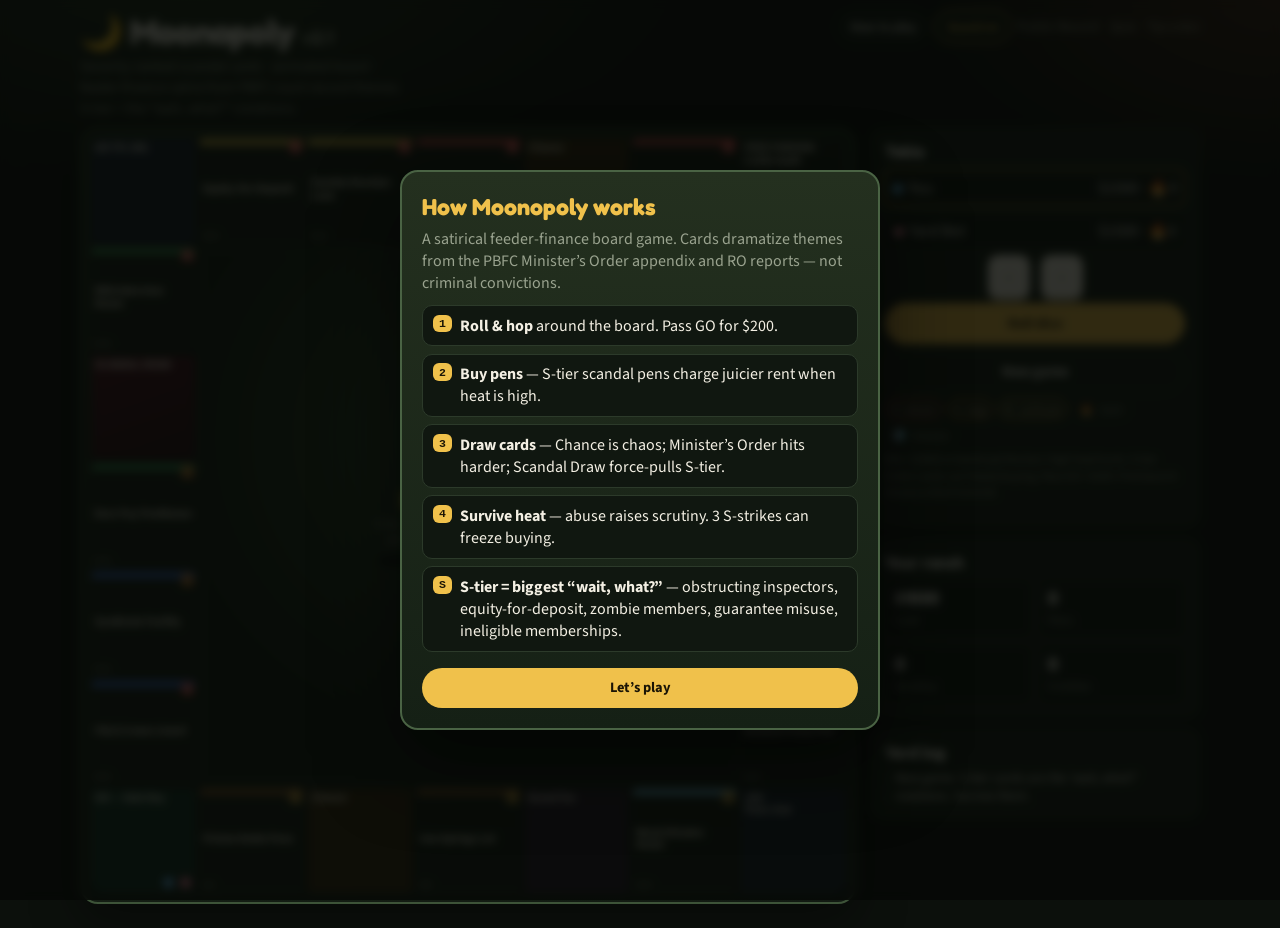
==== commit afae43c7: "Moonopoly v2.1: tutorial, sound, end-screen tip funnel, more S-cards Deployable polish pass: - first" ====
--- a/moonopoly.html
+++ b/moonopoly.html
@@ -3,7 +3,7 @@
 <head>
   <meta charset="utf-8" />
   <meta name="viewport" content="width=device-width, initial-scale=1, maximum-scale=1" />
-  <title>Moonopoly v2 — Feeder Finance Scandal Edition</title>
+  <title>Moonopoly v2.1 — Feeder Finance Scandal Edition</title>
   <meta name="description" content="Animated Monopoly-style satire of feeder association finance, with severity-ranked scandal cards from PBFC court-record themes." />
   <link rel="preconnect" href="https://fonts.googleapis.com" />
   <link rel="preconnect" href="https://fonts.gstatic.com" crossorigin />
@@ -254,26 +254,93 @@
 
     .fine { color: var(--muted); font-size: .76rem; margin-top: .4rem; line-height: 1.35; }
     .shake { animation: shake .35s ease; }
-    @keyframes shake {
-      0%,100%{transform:translateX(0)}
-      25%{transform:translateX(-4px)}
-      75%{transform:translateX(4px)}
-    }
-  </style>
+        @keyframes shake {
+          0%,100%{transform:translateX(0)}
+          25%{transform:translateX(-4px)}
+          75%{transform:translateX(4px)}
+        }
+
+        .toolbar { display: flex; gap: .4rem; flex-wrap: wrap; align-items: center; }
+        .icon-btn {
+          appearance: none; border: 1px solid var(--line); background: #101710; color: var(--ink);
+          border-radius: 999px; padding: .4rem .7rem; font: 600 .8rem var(--font); cursor: pointer;
+        }
+        .icon-btn.on { border-color: var(--gold); color: var(--gold); }
+
+        .overlay {
+          position: fixed; inset: 0; z-index: 80; background: rgba(5,8,5,.82);
+          display: none; align-items: center; justify-content: center; padding: 1rem;
+          backdrop-filter: blur(5px);
+        }
+        .overlay.show { display: flex; }
+        .overlay-card {
+          width: min(480px, 100%); background: linear-gradient(180deg, #24301f, #152015);
+          border: 2px solid #4a6344; border-radius: 18px; padding: 1.2rem 1.25rem;
+          box-shadow: 0 30px 80px rgba(0,0,0,.55); animation: cardIn .35s ease;
+        }
+        .overlay-card h2 { font-family: var(--display); margin: 0 0 .5rem; font-size: 1.45rem; color: var(--gold); }
+        .overlay-card ol { margin: .4rem 0 1rem; padding-left: 1.2rem; color: var(--ink); }
+        .overlay-card li { margin: .35rem 0; }
+        .steps { display: grid; gap: .45rem; margin: .7rem 0 1rem; }
+        .step {
+          display: grid; grid-template-columns: auto 1fr; gap: .55rem; align-items: start;
+          background: #101710; border: 1px solid var(--line); border-radius: 10px; padding: .55rem .65rem;
+        }
+        .step b {
+          font-family: var(--mono); font-size: .72rem; color: #1a1405; background: var(--gold);
+          border-radius: 6px; padding: .15rem .35rem;
+        }
+
+        .end-stats { display: grid; grid-template-columns: 1fr 1fr 1fr; gap: .4rem; margin: .75rem 0; }
+        .end-stats div {
+          background: #101710; border: 1px solid var(--line); border-radius: 10px; padding: .55rem; text-align: center;
+        }
+        .end-stats b { display: block; font-family: var(--display); font-size: 1.2rem; }
+        .end-stats span { color: var(--muted); font-size: .72rem; }
+
+        .confetti {
+          position: fixed; inset: 0; pointer-events: none; z-index: 90; overflow: hidden; display: none;
+        }
+        .confetti.show { display: block; }
+        .confetti i {
+          position: absolute; top: -10px; width: 8px; height: 12px; border-radius: 2px;
+          animation: fall linear forwards;
+        }
+        @keyframes fall {
+          to { transform: translateY(110vh) rotate(720deg); opacity: .2; }
+        }
+
+        @media (max-width: 920px) {
+          .layout { gap: .55rem; }
+          .board-shell { max-width: min(100vw - .9rem, 520px); margin: 0 auto; }
+          .cell { font-size: clamp(.48rem, 2.4vw, .62rem); padding: 2px; }
+          .token { width: 12px; height: 12px; }
+          .side { order: 2; }
+          .log { max-height: 120px; }
+          header { margin-bottom: .35rem; }
+        }
+        @media (prefers-reduced-motion: reduce) {
+          .cell.pulse, .token.bounce, .die.spin, .flyer, .money-float, .overlay-card, .modal { animation: none !important; transition: none !important; }
+        }
+      </style>
 </head>
 <body>
   <div class="wrap">
     <header>
       <div>
-        <h1>🌙 Moonopoly <span style="font-size:.55em;color:var(--muted);font-weight:600">v2</span></h1>
-        <p class="tagline">Severity-ranked scandal cards · animated board · feeder-finance satire from PBFC court-record themes. S-tier = the “wait, what?” violations.</p>
-      </div>
-      <div class="links">
-        <a href="index.html">Public Record</a>
-        <a href="play.html">Quiz</a>
-        <a href="index.html#submit">Tip a doc</a>
-      </div>
-    </header>
+        <h1>🌙 Moonopoly <span style="font-size:.55em;color:var(--muted);font-weight:600">v2.1</span></h1>
+                <p class="tagline">Severity-ranked scandal cards · animated board · feeder-finance satire from PBFC court-record themes. S-tier = the “wait, what?” violations.</p>
+              </div>
+              <div class="toolbar">
+                <button class="icon-btn" id="btn-help" type="button">How to play</button>
+                <button class="icon-btn" id="btn-mute" type="button" title="Toggle sound">Sound on</button>
+                <div class="links">
+                  <a href="index.html">Public Record</a>
+                  <a href="play.html">Quiz</a>
+                  <a href="index.html#submit">Tip a doc</a>
+                </div>
+              </div>
+            </header>
 
     <div class="layout">
       <div class="board-shell" id="board-shell">
@@ -295,15 +362,15 @@
             <button class="btn btn-ghost" id="btn-new">New game</button>
           </div>
           <div class="win-banner" id="win"></div>
-          <div class="legend">
-            <span class="chip S">S shock</span>
-            <span class="chip A">A big</span>
-            <span class="chip B">B culture</span>
-            <span class="chip">🔥 heat</span>
-            <span class="chip">🧊 freeze</span>
-          </div>
-          <p class="fine">Win: $2800 or bankrupt the bot. High heat hurts. S-tier Order cards can freeze buying. Pass GO +$200.</p>
-        </div>
+                    <div class="legend">
+                      <span class="chip S">S shock</span>
+                      <span class="chip A">A big</span>
+                      <span class="chip B">B culture</span>
+                      <span class="chip">🔥 heat</span>
+                      <span class="chip">🧊 freeze</span>
+                    </div>
+                    <p class="fine">Win: $2800 or bankrupt the bot. High heat hurts. S-tier Order cards can freeze buying. Pass GO +$200. First launch shows a short tutorial.</p>
+                  </div>
 
         <div class="card">
           <h3>Your ranch</h3>
@@ -324,19 +391,57 @@
   </div>
 
   <div class="modal-bg" id="modal">
-    <div class="modal" id="modal-card">
-      <div class="eyebrow" id="modal-eye">Card</div>
-      <div id="modal-tier"></div>
-      <h3 id="modal-title">Title</h3>
-      <p id="modal-body">Body</p>
-      <div class="cite" id="modal-cite"></div>
-      <div class="modal-actions single" id="modal-actions">
-        <button class="btn btn-primary" id="modal-ok">Continue</button>
+      <div class="modal" id="modal-card">
+        <div class="eyebrow" id="modal-eye">Card</div>
+        <div id="modal-tier"></div>
+        <h3 id="modal-title">Title</h3>
+        <p id="modal-body">Body</p>
+        <div class="cite" id="modal-cite"></div>
+        <div class="modal-actions single" id="modal-actions">
+          <button class="btn btn-primary" id="modal-ok">Continue</button>
+        </div>
       </div>
     </div>
-  </div>
-
-  <script>
+
+    <div class="overlay" id="tutorial">
+      <div class="overlay-card">
+        <h2>How Moonopoly works</h2>
+        <p style="margin:0;color:var(--muted)">A satirical feeder-finance board game. Cards dramatize themes from the PBFC Minister’s Order appendix and RO reports — not criminal convictions.</p>
+        <div class="steps">
+          <div class="step"><b>1</b><div><strong>Roll & hop</strong> around the board. Pass GO for $200.</div></div>
+          <div class="step"><b>2</b><div><strong>Buy pens</strong> — S-tier scandal pens charge juicier rent when heat is high.</div></div>
+          <div class="step"><b>3</b><div><strong>Draw cards</strong> — Chance is chaos; Minister’s Order hits harder; Scandal Draw force-pulls S-tier.</div></div>
+          <div class="step"><b>4</b><div><strong>Survive heat</strong> — abuse raises scrutiny. 3 S-strikes can freeze buying.</div></div>
+          <div class="step"><b>S</b><div><strong>S-tier = biggest “wait, what?”</strong> — obstructing inspectors, equity-for-deposit, zombie members, guarantee misuse, ineligible memberships.</div></div>
+        </div>
+        <button class="btn btn-primary" id="tutorial-go" type="button">Let’s play</button>
+      </div>
+    </div>
+
+    <div class="overlay" id="end-overlay">
+      <div class="overlay-card">
+        <h2 id="end-title">Game over</h2>
+        <p id="end-blurb" style="margin:0;color:var(--muted)"></p>
+        <div class="end-stats">
+          <div><b id="end-cash">$0</b><span>Your cash</span></div>
+          <div><b id="end-strikes">0</b><span>S-strikes</span></div>
+          <div><b id="end-heat">0</b><span>Final heat</span></div>
+        </div>
+        <p style="margin:0 0 .8rem;color:var(--muted);font-size:.9rem">
+          The funniest cards map to real Order themes. The archive is still missing the full Inspection Report and AGM package — if you have either, tip them in.
+        </p>
+        <div style="display:grid;gap:.45rem">
+          <button class="btn btn-primary" id="end-again" type="button">Play again</button>
+          <a class="btn btn-ghost" href="index.html#submit" style="text-align:center;text-decoration:none;display:block">Submit a missing document</a>
+          <a class="btn btn-ghost" href="index.html" style="text-align:center;text-decoration:none;display:block">Read the Public Record</a>
+          <a class="btn btn-ghost" href="play.html" style="text-align:center;text-decoration:none;display:block">Train on Spot the Legal One</a>
+        </div>
+      </div>
+    </div>
+
+    <div class="confetti" id="confetti" aria-hidden="true"></div>
+
+    <script>
     const PATH_POS = [
       [6,0],[6,1],[6,2],[6,3],[6,4],[6,5],[6,6],
       [5,6],[4,6],[3,6],[2,6],[1,6],
@@ -406,12 +511,24 @@
           cite: "S5 · Order V1/V3 · FAGR s.11 eligibility"
         },
         {
-          title: "Witness blocked, minutes amended",
-          body: "Questions about amended board minutes hang in the air like feed dust. The inspection wants a conversation. The room wants a lawyer.",
-          money: -130, heat: 3, freeze: 1, strike: 1,
-          cite: "S1b · Order V7 amended-minutes / interference themes"
-        }
-      ],
+                  title: "Witness blocked, minutes amended",
+                  body: "Questions about amended board minutes hang in the air like feed dust. The inspection wants a conversation. The room wants a lawyer.",
+                  money: -130, heat: 3, freeze: 1, strike: 1,
+                  cite: "S1b · Order V7 amended-minutes / interference themes"
+                },
+                {
+                  title: "281 million reasons to care",
+                  body: "The loan book is roughly the size of a small city budget. When the guarantee program sneezes, southern Alberta catches a cold.",
+                  money: -100, heat: 2, freeze: 0, strike: 1,
+                  cite: "S-context · ~$281M member loans at freeze (Originating Application / Affidavit)"
+                },
+                {
+                  title: "Blank form, full risk",
+                  body: "Livestock supply forms and notes signed in blank ‘for speed.’ Speed is not a control. Speed is how controls die.",
+                  money: -120, heat: 2, freeze: 0, strike: 1,
+                  cite: "S-adjacent · Membership agreement blank-form authorizations + Order V9 irregular docs culture"
+                }
+              ],
       A: [
         {
           title: "Napkin equity math",
@@ -698,13 +815,14 @@
         pos = next;
         p.pos = pos;
         const c = cellCenter(pos);
-        flyer.style.left = c.x + "px";
-        flyer.style.top = c.y + "px";
-        const cell = document.getElementById(`cell-${pos}`);
-        cell.classList.remove("pulse");
-        void cell.offsetWidth;
-        cell.classList.add("pulse");
-        await wait(220);
+                flyer.style.left = c.x + "px";
+                flyer.style.top = c.y + "px";
+                if (typeof sfx === "function") sfx("move");
+                const cell = document.getElementById(`cell-${pos}`);
+                cell.classList.remove("pulse");
+                void cell.offsetWidth;
+                cell.classList.add("pulse");
+                await wait(220);
       }
       flyer.classList.remove("show");
       renderTokens();
@@ -736,17 +854,21 @@
     }
 
     function applyCard(p, tier, card) {
-      if (card.money) cash(p, card.money, true);
-      p.heat = Math.max(0, p.heat + (card.heat || 0));
-      if (card.freeze === -99) p.frozen = 0;
-      else if (card.freeze) p.frozen = Math.max(p.frozen, card.freeze);
-      if (card.strike) p.strikes += card.strike;
-      // S-strike escalation
-      if (p.strikes >= 3 && p.frozen < 2) {
-        p.frozen = 2;
-        log(`${p.name} hit 3 S-strikes — emergency freeze!`, "scandal");
-      }
-    }
+          if (card.money) {
+            cash(p, card.money, true);
+            if (typeof sfx === "function" && card.money !== 0) sfx("cash");
+          }
+          p.heat = Math.max(0, p.heat + (card.heat || 0));
+          if (card.freeze === -99) p.frozen = 0;
+          else if (card.freeze) p.frozen = Math.max(p.frozen, card.freeze);
+          if (card.strike) p.strikes += card.strike;
+          if (tier === "S" && typeof sfx === "function") sfx("scandal");
+          // S-strike escalation
+          if (p.strikes >= 3 && p.frozen < 2) {
+            p.frozen = 2;
+            log(`${p.name} hit 3 S-strikes — emergency freeze!`, "scandal");
+          }
+        }
 
     function showModal({ kind, tier, title, body, cite, actions }) {
       return new Promise(resolve => {
@@ -954,34 +1076,179 @@
     }
 
     function banner(msg) {
-      const el = document.getElementById("win");
-      el.textContent = msg;
-      el.classList.add("show");
-      log(msg, "good");
-      document.getElementById("btn-roll").disabled = true;
-    }
-
-    function newGame() {
-      state.turn = 0;
-      state.busy = false;
-      state.over = false;
-      state.owners = Array(SPACES.length).fill(null);
-      state.log = [];
-      state.players = newPlayers();
-      document.getElementById("win").classList.remove("show");
-      document.getElementById("die1").textContent = "·";
-      document.getElementById("die2").textContent = "·";
-      log("New game. S-tier cards are the ‘wait, what?’ violations. Survive them.", "hi");
-      renderAll();
-    }
-
-    document.getElementById("btn-roll").onclick = () => takeTurn();
-    document.getElementById("btn-new").onclick = () => newGame();
-
-    buildBoard();
-    newGame();
-    // reposition flyers on resize
-    window.addEventListener("resize", () => renderTokens());
-  </script>
-</body>
-</html>
+          const el = document.getElementById("win");
+          el.textContent = msg;
+          el.classList.add("show");
+          log(msg, "good");
+          document.getElementById("btn-roll").disabled = true;
+          showEndScreen(msg);
+        }
+
+        function showEndScreen(msg) {
+          const you = state.players[0];
+          const won = !you.bankrupt && (msg.toLowerCase().includes("you wins") || msg.toLowerCase().includes("you hits") || (msg.startsWith("You")));
+          // more reliable win detection
+          const youWin = !you.bankrupt && (
+                      you.cash >= 2800 ||
+                      (state.players.filter(p => !p.bankrupt).length === 1) ||
+                      (state.turn > 90 && [...state.players].sort((a,b)=>(b.cash+b.props.length*60)-(a.cash+a.props.length*60))[0].id === 0)
+                    );
+          document.getElementById("end-title").textContent = youWin ? "You win the yard" : "The yard wins this round";
+          document.getElementById("end-blurb").textContent = msg;
+          document.getElementById("end-cash").textContent = `$${you.cash}`;
+          document.getElementById("end-strikes").textContent = String(you.strikes);
+          document.getElementById("end-heat").textContent = String(you.heat);
+          document.getElementById("end-overlay").classList.add("show");
+          if (youWin) {
+            sfx("win");
+            confetti();
+          } else {
+            sfx("lose");
+          }
+        }
+
+        function confetti() {
+          const box = document.getElementById("confetti");
+          box.innerHTML = "";
+          box.classList.add("show");
+          const colors = ["#f0c14b", "#6ec6ff", "#ff8fab", "#5dca86", "#ff9f43"];
+          for (let i = 0; i < 48; i++) {
+            const p = document.createElement("i");
+            p.style.left = Math.random() * 100 + "%";
+            p.style.background = colors[i % colors.length];
+            p.style.animationDuration = (1.2 + Math.random() * 1.8) + "s";
+            p.style.animationDelay = (Math.random() * 0.4) + "s";
+            box.appendChild(p);
+          }
+          setTimeout(() => { box.classList.remove("show"); box.innerHTML = ""; }, 2800);
+        }
+
+        // --- Sound (tiny WebAudio beeps; no assets) ---
+        const audio = {
+          ctx: null,
+          muted: localStorage.getItem("moonopoly-mute") === "1"
+        };
+        function ensureAudio() {
+          if (!audio.ctx) audio.ctx = new (window.AudioContext || window.webkitAudioContext)();
+          if (audio.ctx.state === "suspended") audio.ctx.resume();
+        }
+        function sfx(kind) {
+          if (audio.muted) return;
+          try {
+            ensureAudio();
+            const ctx = audio.ctx;
+            const o = ctx.createOscillator();
+            const g = ctx.createGain();
+            o.connect(g); g.connect(ctx.destination);
+            const now = ctx.currentTime;
+            if (kind === "dice") {
+              o.type = "triangle"; o.frequency.value = 180 + Math.random() * 80;
+              g.gain.setValueAtTime(0.05, now);
+              g.gain.exponentialRampToValueAtTime(0.001, now + 0.08);
+              o.start(now); o.stop(now + 0.09);
+            } else if (kind === "move") {
+              o.type = "square"; o.frequency.value = 320;
+              g.gain.setValueAtTime(0.03, now);
+              g.gain.exponentialRampToValueAtTime(0.001, now + 0.05);
+              o.start(now); o.stop(now + 0.06);
+            } else if (kind === "cash") {
+              o.type = "sine"; o.frequency.setValueAtTime(520, now);
+              o.frequency.exponentialRampToValueAtTime(780, now + 0.12);
+              g.gain.setValueAtTime(0.04, now);
+              g.gain.exponentialRampToValueAtTime(0.001, now + 0.15);
+              o.start(now); o.stop(now + 0.16);
+            } else if (kind === "scandal") {
+              o.type = "sawtooth"; o.frequency.setValueAtTime(140, now);
+              o.frequency.exponentialRampToValueAtTime(70, now + 0.28);
+              g.gain.setValueAtTime(0.05, now);
+              g.gain.exponentialRampToValueAtTime(0.001, now + 0.3);
+              o.start(now); o.stop(now + 0.32);
+            } else if (kind === "win") {
+              [523, 659, 784].forEach((f, i) => {
+                const o2 = ctx.createOscillator(); const g2 = ctx.createGain();
+                o2.type = "sine"; o2.frequency.value = f;
+                o2.connect(g2); g2.connect(ctx.destination);
+                const t = now + i * 0.1;
+                g2.gain.setValueAtTime(0.04, t);
+                g2.gain.exponentialRampToValueAtTime(0.001, t + 0.2);
+                o2.start(t); o2.stop(t + 0.22);
+              });
+            } else if (kind === "lose") {
+              o.type = "triangle"; o.frequency.setValueAtTime(300, now);
+              o.frequency.exponentialRampToValueAtTime(120, now + 0.35);
+              g.gain.setValueAtTime(0.04, now);
+              g.gain.exponentialRampToValueAtTime(0.001, now + 0.36);
+              o.start(now); o.stop(now + 0.37);
+            }
+          } catch (_) {}
+        }
+        function updateMuteBtn() {
+          const b = document.getElementById("btn-mute");
+          b.textContent = audio.muted ? "Sound off" : "Sound on";
+          b.classList.toggle("on", !audio.muted);
+        }
+
+        function newGame() {
+          state.turn = 0;
+          state.busy = false;
+          state.over = false;
+          state.owners = Array(SPACES.length).fill(null);
+          state.log = [];
+          state.players = newPlayers();
+          document.getElementById("win").classList.remove("show");
+          document.getElementById("end-overlay").classList.remove("show");
+          document.getElementById("die1").textContent = "·";
+          document.getElementById("die2").textContent = "·";
+          log("New game. S-tier cards are the ‘wait, what?’ violations. Survive them.", "hi");
+          renderAll();
+        }
+
+        async function animateDice(d1, d2) {
+          sfx("dice");
+          const a = document.getElementById("die1");
+          const b = document.getElementById("die2");
+          a.classList.add("spin"); b.classList.add("spin");
+          for (let i = 0; i < 6; i++) {
+            a.textContent = String(1 + Math.floor(Math.random()*6));
+            b.textContent = String(1 + Math.floor(Math.random()*6));
+            await wait(50);
+          }
+          a.textContent = String(d1);
+          b.textContent = String(d2);
+          a.classList.remove("spin"); b.classList.remove("spin");
+          void a.offsetWidth; a.classList.add("spin"); b.classList.add("spin");
+          await wait(280);
+          a.classList.remove("spin"); b.classList.remove("spin");
+        }
+
+        // patch animateMove hop sfx - replace inside via monkey after definition below
+
+        document.getElementById("btn-roll").onclick = () => { ensureAudio(); takeTurn(); };
+        document.getElementById("btn-new").onclick = () => newGame();
+        document.getElementById("btn-help").onclick = () => document.getElementById("tutorial").classList.add("show");
+        document.getElementById("tutorial-go").onclick = () => {
+          localStorage.setItem("moonopoly-tutored", "1");
+          document.getElementById("tutorial").classList.remove("show");
+          ensureAudio();
+        };
+        document.getElementById("end-again").onclick = () => {
+          document.getElementById("end-overlay").classList.remove("show");
+          newGame();
+        };
+        document.getElementById("btn-mute").onclick = () => {
+          audio.muted = !audio.muted;
+          localStorage.setItem("moonopoly-mute", audio.muted ? "1" : "0");
+          updateMuteBtn();
+          if (!audio.muted) ensureAudio();
+        };
+
+        buildBoard();
+        newGame();
+        updateMuteBtn();
+        if (localStorage.getItem("moonopoly-tutored") !== "1") {
+          document.getElementById("tutorial").classList.add("show");
+        }
+        window.addEventListener("resize", () => renderTokens());
+      </script>
+    </body>
+    </html>
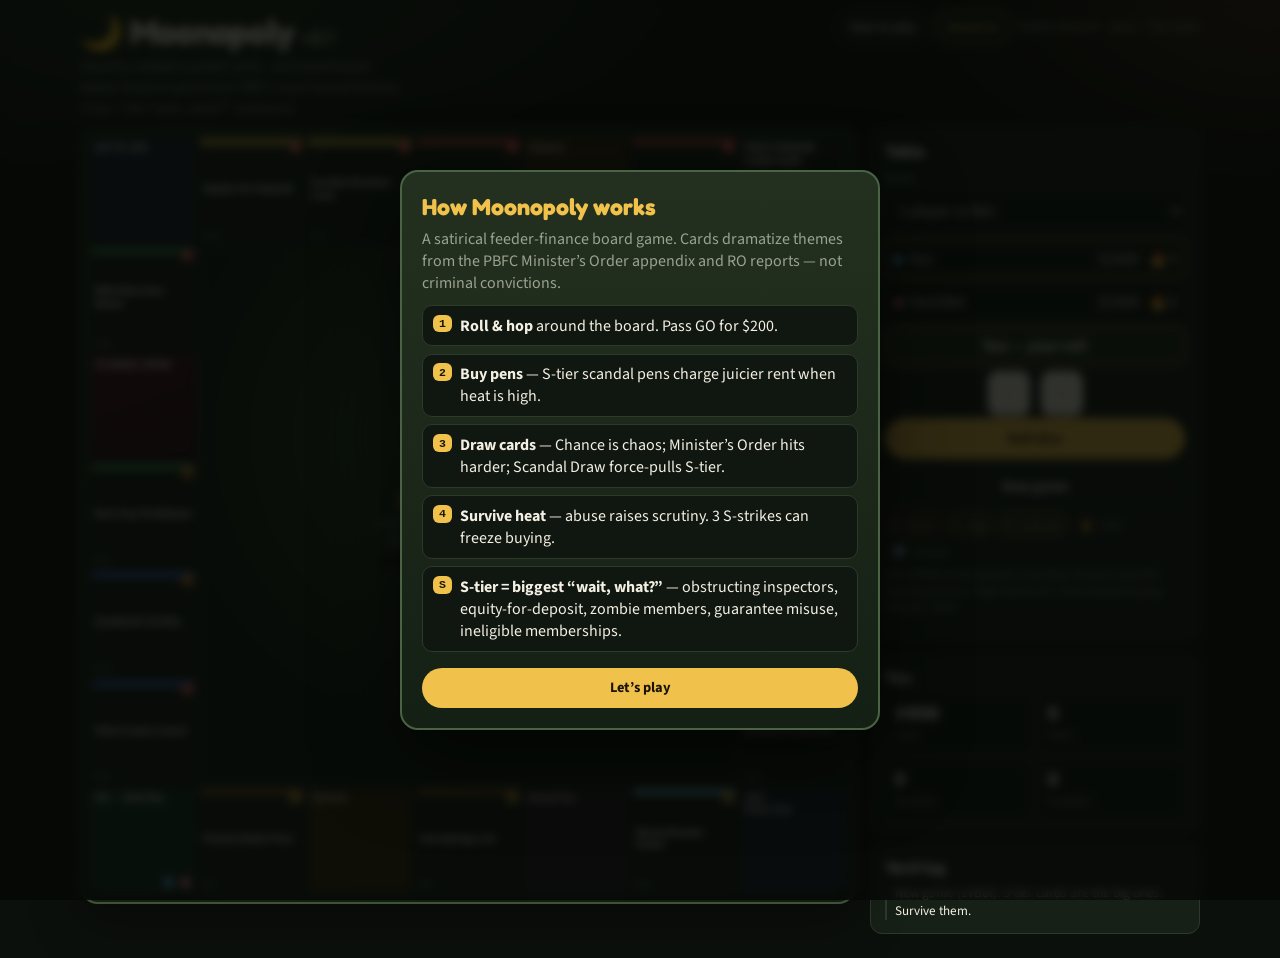
==== commit 90c5a96e: "Moonopoly v2.2: 2-4 player hotseat multiplayer - Mode select: 1vBot, 2/3/4 hotseat (persisted) - N-p" ====
--- a/moonopoly.html
+++ b/moonopoly.html
@@ -3,7 +3,7 @@
 <head>
   <meta charset="utf-8" />
   <meta name="viewport" content="width=device-width, initial-scale=1, maximum-scale=1" />
-  <title>Moonopoly v2.1 — Feeder Finance Scandal Edition</title>
+  <title>Moonopoly v2.2 — Feeder Finance Scandal Edition</title>
   <meta name="description" content="Animated Monopoly-style satire of feeder association finance, with severity-ranked scandal cards from PBFC court-record themes." />
   <link rel="preconnect" href="https://fonts.googleapis.com" />
   <link rel="preconnect" href="https://fonts.gstatic.com" crossorigin />
@@ -21,6 +21,8 @@
       --legal: #5dca86;
       --p1: #6ec6ff;
       --p2: #ff8fab;
+      --p3: #a0e86a;
+      --p4: #d4a0ff;
       --s: #ff4d4d;
       --a: #ff9f43;
       --b: #feca57;
@@ -111,6 +113,8 @@
     }
     .token.p0 { background: var(--p1); }
     .token.p1 { background: var(--p2); }
+    .token.p2 { background: var(--p3); }
+    .token.p3 { background: var(--p4); }
     .token.bounce { animation: tokBounce .28s ease; }
     @keyframes tokBounce {
       0% { transform: scale(1); }
@@ -129,6 +133,8 @@
     .flyer.show { opacity: 1; }
     .flyer.p0 { background: var(--p1); }
     .flyer.p1 { background: var(--p2); }
+    .flyer.p2 { background: var(--p3); }
+    .flyer.p3 { background: var(--p4); }
 
     .center .moon { font-size: 1.8rem; animation: floaty 3s ease-in-out infinite; }
     @keyframes floaty { 0%,100%{transform:translateY(0)} 50%{transform:translateY(-6px)} }
@@ -166,7 +172,7 @@
     }
     .player-row.active { border-color: var(--gold); transform: scale(1.01); }
     .dot { width: 10px; height: 10px; border-radius: 50%; display: inline-block; margin-right: .3rem; vertical-align: middle; }
-    .dot.p0{background:var(--p1)}.dot.p1{background:var(--p2)}
+    .dot.p0{background:var(--p1)}.dot.p1{background:var(--p2)}.dot.p2{background:var(--p3)}.dot.p3{background:var(--p4)}
     .dice-box { text-align: center; min-height: 2.4rem; margin: .35rem 0; }
     .die {
       display: inline-flex; width: 42px; height: 42px; margin: 0 4px; border-radius: 10px;
@@ -347,12 +353,22 @@
         <div class="board" id="board"></div>
         <div class="flyer p0" id="flyer0"></div>
         <div class="flyer p1" id="flyer1"></div>
+        <div class="flyer p2" id="flyer2"></div>
+        <div class="flyer p3" id="flyer3"></div>
       </div>
 
       <div class="side">
         <div class="card">
           <h3>Table</h3>
+          <label style="display:block;font-size:.8rem;color:var(--muted);margin-bottom:.25rem">Mode</label>
+          <select id="mode-select" style="width:100%;margin-bottom:.55rem;padding:.45rem .5rem;border-radius:8px;border:1px solid var(--line);background:#101710;color:var(--ink);font:inherit">
+            <option value="1b">1 player vs Bot</option>
+            <option value="2h">2 player hotseat</option>
+            <option value="3h">3 player hotseat</option>
+            <option value="4h">4 player hotseat</option>
+          </select>
           <div class="players" id="players"></div>
+          <div id="turn-banner" style="display:none;margin:.35rem 0;padding:.45rem .55rem;border-radius:8px;background:#24301f;border:1px solid var(--gold);font-weight:700;text-align:center"></div>
           <div class="dice-box" id="dice-box">
             <span class="die" id="die1">·</span>
             <span class="die" id="die2">·</span>
@@ -369,11 +385,11 @@
                       <span class="chip">🔥 heat</span>
                       <span class="chip">🧊 freeze</span>
                     </div>
-                    <p class="fine">Win: $2800 or bankrupt the bot. High heat hurts. S-tier Order cards can freeze buying. Pass GO +$200. First launch shows a short tutorial.</p>
+                    <p class="fine">Win: $2800 or last operator standing. Hotseat: pass the device each turn. High heat hurts. S-tier freezes buying. Pass GO +$200.</p>
                   </div>
 
         <div class="card">
-          <h3>Your ranch</h3>
+          <h3 id="ranch-title">Active ranch</h3>
           <div class="stats">
             <div class="stat"><b id="cash">$1500</b><span>Cash</span></div>
             <div class="stat"><b id="props">0</b><span>Pens</span></div>
@@ -619,20 +635,67 @@
       ]
     };
 
+    const PLAYER_COLORS = ["var(--p1)", "var(--p2)", "var(--p3)", "var(--p4)"];
+    const HOTSEAT_NAMES = ["Blue Ranch", "Pink Ranch", "Green Ranch", "Purple Ranch"];
+
     const state = {
       turn: 0,
       busy: false,
       over: false,
+      mode: "1b",
       owners: Array(SPACES.length).fill(null),
       log: [],
-      players: []
+      players: [],
+      winnerId: null
     };
 
-    function newPlayers() {
-      return [
-        { id: 0, name: "You", human: true, cash: 1500, pos: 0, props: [], heat: 0, jail: 0, frozen: 0, strikes: 0, bankrupt: false },
-        { id: 1, name: "Yard Bot", human: false, cash: 1500, pos: 0, props: [], heat: 0, jail: 0, frozen: 0, strikes: 0, bankrupt: false }
-      ];
+    function parseMode(v) {
+      if (v === "2h") return { n: 2, bot: false };
+      if (v === "3h") return { n: 3, bot: false };
+      if (v === "4h") return { n: 4, bot: false };
+      return { n: 2, bot: true };
+    }
+
+    function newPlayers(mode) {
+      mode = mode || state.mode || "1b";
+      const { n, bot } = parseMode(mode);
+      const out = [];
+      for (let i = 0; i < n; i++) {
+        const isBot = bot && i === 1;
+        out.push({
+          id: i,
+          name: bot ? (i === 0 ? "You" : "Yard Bot") : HOTSEAT_NAMES[i],
+          human: !isBot,
+          cash: 1500,
+          pos: 0,
+          props: [],
+          heat: 0,
+          jail: 0,
+          frozen: 0,
+          strikes: 0,
+          bankrupt: false
+        });
+      }
+      return out;
+    }
+
+    function playerCount() { return state.players.length; }
+
+    function currentIndex() {
+      if (!state.players.length) return 0;
+      return ((state.turn % playerCount()) + playerCount()) % playerCount();
+    }
+
+    function currentPlayer() {
+      return state.players[currentIndex()];
+    }
+
+    function nextTurn() {
+      for (let i = 0; i < playerCount() + 1; i++) {
+        state.turn++;
+        const p = currentPlayer();
+        if (p && !p.bankrupt) break;
+      }
     }
 
     function cash(p, n, floatNear) {
@@ -745,26 +808,35 @@
       document.querySelectorAll(".cell[id^='cell-']").forEach(cell => {
         const idx = +cell.id.split("-")[1];
         const owner = state.owners[idx];
-        cell.style.outline = owner == null ? "" : `2px solid ${owner === 0 ? "var(--p1)" : "var(--p2)"}`;
+        cell.style.outline = owner == null ? "" : `2px solid ${PLAYER_COLORS[owner] || "var(--gold)"}`;
       });
     }
 
     function renderSide() {
-      const p = state.players[0];
+      if (!state.players.length) return;
+      const p = currentPlayer() || state.players[0];
       document.getElementById("cash").textContent = `$${p.cash}`;
       document.getElementById("props").textContent = String(p.props.length);
       document.getElementById("heat").textContent = String(p.heat);
       document.getElementById("infractions").textContent = String(p.strikes);
+      const rt = document.getElementById("ranch-title");
+      if (rt) rt.textContent = state.over ? "Final ranch" : p.name;
       const box = document.getElementById("players");
+      const ci = currentIndex();
       box.innerHTML = state.players.map((pl, i) => {
-        const active = !state.over && state.turn % 2 === i ? "active" : "";
+        const active = !state.over && ci === i ? "active" : "";
         return `<div class="player-row ${active}"><span><span class="dot p${pl.id}"></span>${esc(pl.name)}${pl.bankrupt?" 💀":""}${pl.frozen>0?" 🧊":""}${pl.jail>0?" ⛔":""}</span><span>$${pl.cash} · 🔥${pl.heat}</span></div>`;
       }).join("");
-      const humanTurn = !state.over && !state.busy && state.players[state.turn % 2].human;
+      const humanTurn = !state.over && !state.busy && p && p.human && !p.bankrupt;
       document.getElementById("btn-roll").disabled = !humanTurn;
-
-      // table heat = max player heat
-      const maxH = Math.max(...state.players.map(x => x.heat));
+      const tb = document.getElementById("turn-banner");
+      if (tb) {
+        if (!state.over && p) {
+          tb.style.display = "block";
+          tb.textContent = p.human ? (p.name + " — your roll") : (p.name + " thinking…");
+        } else tb.style.display = "none";
+      }
+      const maxH = Math.max(0, ...state.players.map(x => x.heat));
       const bar = document.getElementById("heat-bar");
       const label = document.getElementById("heat-label");
       if (bar) bar.style.width = Math.min(100, maxH * 12) + "%";
@@ -1009,14 +1081,23 @@
       log(`${p.name} buys ${s.name} for $${s.price}.`, "good");
     }
 
+    async function maybeContinueBot() {
+      if (state.over) return;
+      const p = currentPlayer();
+      if (p && !p.human && !p.bankrupt) setTimeout(takeTurn, 550);
+    }
+
     async function takeTurn() {
       if (state.over || state.busy) return;
-      const p = state.players[state.turn % 2];
-      if (p.bankrupt) {
-        state.turn++;
+      let p = currentPlayer();
+      let guard = 0;
+      while (p && p.bankrupt && guard < playerCount()) {
+        nextTurn();
+        p = currentPlayer();
+        guard++;
+      }
+      if (!p || p.bankrupt) {
         endCheck();
-        renderAll();
-        if (!state.over && !state.players[state.turn % 2].human) setTimeout(takeTurn, 450);
         return;
       }
       state.busy = true;
@@ -1026,10 +1107,12 @@
         p.jail--;
         log(`${p.name} serves time-out (${p.jail} left).`);
         state.busy = false;
-        state.turn++;
-        renderAll();
         endCheck();
-        if (!state.over && !state.players[state.turn % 2].human) setTimeout(takeTurn, 500);
+        if (!state.over) {
+          nextTurn();
+          renderAll();
+          await maybeContinueBot();
+        }
         return;
       }
 
@@ -1054,23 +1137,35 @@
       await land(p);
       endCheck();
       state.busy = false;
-      state.turn++;
-      renderAll();
-      if (!state.over && !state.players[state.turn % 2].human) setTimeout(takeTurn, 650);
+      if (!state.over) {
+        nextTurn();
+        renderAll();
+        const np = currentPlayer();
+        if (np && np.human && state.mode !== "1b") {
+          log(`Pass the device to ${np.name}.`, "hi");
+        }
+        await maybeContinueBot();
+      } else {
+        renderAll();
+      }
     }
 
     function endCheck() {
       const alive = state.players.filter(p => !p.bankrupt);
-      const rich = state.players.find(p => p.cash >= 2800);
+      const rich = state.players.find(p => !p.bankrupt && p.cash >= 2800);
+      const turnCap = 40 * Math.max(2, playerCount());
       if (alive.length === 1) {
         state.over = true;
+        state.winnerId = alive[0].id;
         banner(`${alive[0].name} wins — last operator standing.`);
       } else if (rich) {
         state.over = true;
+        state.winnerId = rich.id;
         banner(`${rich.name} hits $2800 and leaves in a gold gooseneck.`);
-      } else if (state.turn > 90) {
+      } else if (state.turn > turnCap) {
         state.over = true;
-        const w = [...state.players].sort((a,b)=>(b.cash+b.props.length*60)-(a.cash+a.props.length*60))[0];
+        const w = [...state.players].filter(p=>!p.bankrupt).sort((a,b)=>(b.cash+b.props.length*60)-(a.cash+a.props.length*60))[0];
+        state.winnerId = w.id;
         banner(`Time. ${w.name} wins on cattle clout.`);
       }
     }
@@ -1085,21 +1180,15 @@
         }
 
         function showEndScreen(msg) {
-          const you = state.players[0];
-          const won = !you.bankrupt && (msg.toLowerCase().includes("you wins") || msg.toLowerCase().includes("you hits") || (msg.startsWith("You")));
-          // more reliable win detection
-          const youWin = !you.bankrupt && (
-                      you.cash >= 2800 ||
-                      (state.players.filter(p => !p.bankrupt).length === 1) ||
-                      (state.turn > 90 && [...state.players].sort((a,b)=>(b.cash+b.props.length*60)-(a.cash+a.props.length*60))[0].id === 0)
-                    );
-          document.getElementById("end-title").textContent = youWin ? "You win the yard" : "The yard wins this round";
+          const focus = state.players.find(p => p.id === state.winnerId) || state.players[0];
+          const humanWon = !!(focus && focus.human);
+          document.getElementById("end-title").textContent = humanWon ? `${focus.name} wins the yard` : `${focus ? focus.name : "Bot"} takes it`;
           document.getElementById("end-blurb").textContent = msg;
-          document.getElementById("end-cash").textContent = `$${you.cash}`;
-          document.getElementById("end-strikes").textContent = String(you.strikes);
-          document.getElementById("end-heat").textContent = String(you.heat);
+          document.getElementById("end-cash").textContent = `$${focus ? focus.cash : 0}`;
+          document.getElementById("end-strikes").textContent = String(focus ? focus.strikes : 0);
+          document.getElementById("end-heat").textContent = String(focus ? focus.heat : 0);
           document.getElementById("end-overlay").classList.add("show");
-          if (youWin) {
+          if (humanWon) {
             sfx("win");
             confetti();
           } else {
@@ -1189,17 +1278,21 @@
         }
 
         function newGame() {
+          const sel = document.getElementById("mode-select");
+          if (sel) state.mode = sel.value;
           state.turn = 0;
           state.busy = false;
           state.over = false;
+          state.winnerId = null;
           state.owners = Array(SPACES.length).fill(null);
           state.log = [];
-          state.players = newPlayers();
+          state.players = newPlayers(state.mode);
           document.getElementById("win").classList.remove("show");
           document.getElementById("end-overlay").classList.remove("show");
           document.getElementById("die1").textContent = "·";
           document.getElementById("die2").textContent = "·";
-          log("New game. S-tier cards are the ‘wait, what?’ violations. Survive them.", "hi");
+          const modeLabel = ({ "1b": "1vBot", "2h": "2-hotseat", "3h": "3-hotseat", "4h": "4-hotseat" })[state.mode] || state.mode;
+          log(`New game (${modeLabel}). S-tier cards are the big ones. Survive them.`, "hi");
           renderAll();
         }
 
@@ -1225,6 +1318,15 @@
 
         document.getElementById("btn-roll").onclick = () => { ensureAudio(); takeTurn(); };
         document.getElementById("btn-new").onclick = () => newGame();
+        const modeSel = document.getElementById("mode-select");
+        if (modeSel) {
+          const saved = localStorage.getItem("moonopoly-mode");
+          if (saved) { modeSel.value = saved; state.mode = saved; }
+          modeSel.onchange = () => {
+            localStorage.setItem("moonopoly-mode", modeSel.value);
+            newGame();
+          };
+        }
         document.getElementById("btn-help").onclick = () => document.getElementById("tutorial").classList.add("show");
         document.getElementById("tutorial-go").onclick = () => {
           localStorage.setItem("moonopoly-tutored", "1");
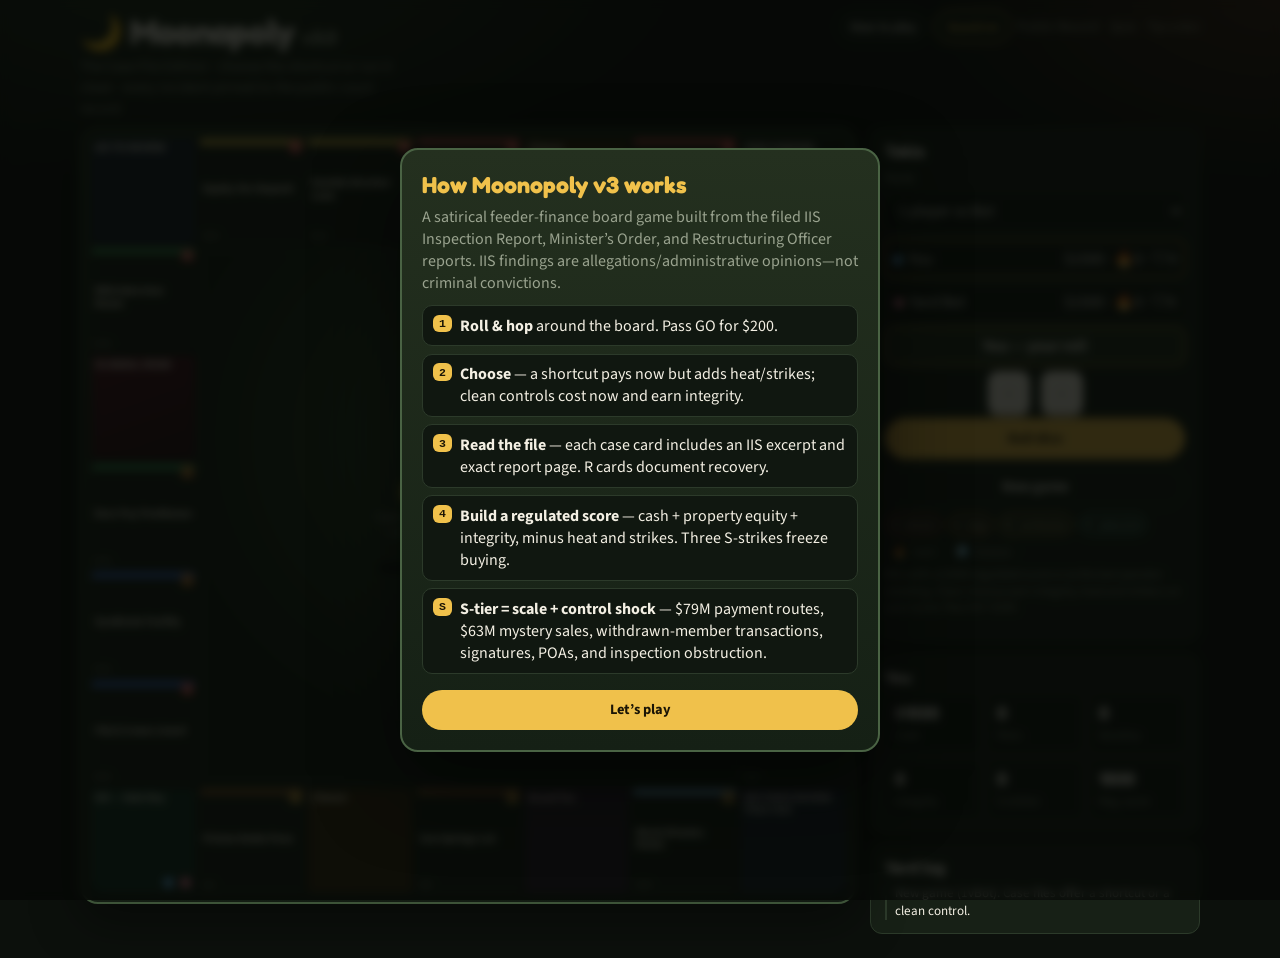
==== commit 810f6e6c: "feat: release Moonopoly v3 case-file edition Replace generic incident cards with source-pinned IIS c" ====
--- a/moonopoly.html
+++ b/moonopoly.html
@@ -2,9 +2,10 @@
 <html lang="en">
 <head>
   <meta charset="utf-8" />
-  <meta name="viewport" content="width=device-width, initial-scale=1, maximum-scale=1" />
-  <title>Moonopoly v2.2 — Feeder Finance Scandal Edition</title>
-  <meta name="description" content="Animated Monopoly-style satire of feeder association finance, with severity-ranked scandal cards from PBFC court-record themes." />
+  <meta name="viewport" content="width=device-width, initial-scale=1" />
+  <title>Moonopoly v3.0 — The Case-File Edition</title>
+  <meta name="description" content="A source-cited, animated board game built from the PBFC court record. Choose shortcuts or clean controls, manage scrutiny, and survive the Minister’s Order." />
+  <link rel="icon" href="[data-uri]" />
   <link rel="preconnect" href="https://fonts.googleapis.com" />
   <link rel="preconnect" href="https://fonts.gstatic.com" crossorigin />
   <link href="https://fonts.googleapis.com/css2?family=Fredoka:wght@500;600;700&family=IBM+Plex+Mono:wght@400;500;600&family=Source+Sans+3:wght@400;600;700&display=swap" rel="stylesheet" />
@@ -27,6 +28,7 @@
       --a: #ff9f43;
       --b: #feca57;
       --c: #54d6a5;
+      --r: #67d9c0;
       --display: "Fredoka", system-ui, sans-serif;
       --font: "Source Sans 3", system-ui, sans-serif;
       --mono: "IBM Plex Mono", monospace;
@@ -41,6 +43,9 @@
       overflow-x: hidden;
     }
     a { color: var(--gold); }
+    button, select, a { touch-action: manipulation; }
+    :focus-visible { outline: 3px solid #fff; outline-offset: 3px; }
+    .sr-only { position:absolute!important; width:1px!important; height:1px!important; padding:0!important; margin:-1px!important; overflow:hidden!important; clip:rect(0,0,0,0)!important; white-space:nowrap!important; border:0!important; }
     .wrap { width: min(1120px, calc(100% - .9rem)); margin: 0 auto; padding: .65rem 0 1.5rem; }
     header { display: flex; justify-content: space-between; gap: .8rem; flex-wrap: wrap; margin-bottom: .55rem; align-items: flex-start; }
     h1 { font-family: var(--display); margin: 0; font-size: clamp(1.55rem, 3.6vw, 2.15rem); letter-spacing: -.02em; }
@@ -104,6 +109,7 @@
     .tier-S { background: var(--s); color: #fff; }
     .tier-A { background: var(--a); color: #1a1000; }
     .tier-B { background: var(--b); color: #1a1400; }
+    .tier-R { background: var(--r); color: #062216; }
 
     .tokens { position: absolute; right: 2px; bottom: 2px; display: flex; gap: 2px; }
     .token {
@@ -185,7 +191,7 @@
       40% { transform: rotate(180deg) scale(1.15); }
       100% { transform: rotate(360deg) scale(1); }
     }
-    .stats { display: grid; grid-template-columns: 1fr 1fr; gap: .4rem; }
+    .stats { display: grid; grid-template-columns: repeat(3, 1fr); gap: .4rem; }
     .stat { background: #101710; border: 1px solid var(--line); border-radius: 9px; padding: .45rem .55rem; }
     .stat b { display: block; font-family: var(--display); font-size: 1.1rem; transition: color .2s; }
     .stat span { color: var(--muted); font-size: .75rem; }
@@ -200,7 +206,7 @@
 
     .legend { display: flex; flex-wrap: wrap; gap: .35rem; margin-top: .35rem; }
     .chip { font-family: var(--mono); font-size: .65rem; padding: .15rem .4rem; border-radius: 999px; border: 1px solid var(--line); color: var(--muted); }
-    .chip.S{border-color:var(--s);color:#ffb4b4}.chip.A{border-color:var(--a);color:#ffd0a0}.chip.B{border-color:var(--b);color:#ffe7a0}
+    .chip.S{border-color:var(--s);color:#ffb4b4}.chip.A{border-color:var(--a);color:#ffd0a0}.chip.B{border-color:var(--b);color:#ffe7a0}.chip.R{border-color:var(--r);color:#a6f3df}
 
     .win-banner {
       display: none; margin-top: .45rem; padding: .65rem .7rem; border-radius: 10px;
@@ -216,7 +222,7 @@
     }
     .modal-bg.show { display: flex; }
     .modal {
-      width: min(440px, 100%); border-radius: 16px; padding: 1.1rem 1.15rem;
+      width: min(520px, 100%); border-radius: 16px; padding: 1.1rem 1.15rem;
       border: 2px solid var(--line); background: #1c241b;
       box-shadow: 0 30px 70px rgba(0,0,0,.5);
       transform-origin: center;
@@ -227,12 +233,16 @@
       100% { transform: none; opacity: 1; }
     }
     .modal.chance { border-color: #8a6a22; background: linear-gradient(180deg,#342a14,#1c241b); }
-    .modal.order { border-color: #8a3a30; background: linear-gradient(180deg,#3a1714,#1c241b); }
+    .modal.order, .modal.scandal { border-color: #8a3a30; background: linear-gradient(180deg,#3a1714,#1c241b); }
+    .modal.rebuild { border-color: #3b9f85; background: linear-gradient(180deg,#123a30,#1c241b); }
     .modal.buy { border-color: #3c6fd4; background: linear-gradient(180deg,#152033,#1c241b); }
     .modal .eyebrow { font-family: var(--mono); font-size: .72rem; letter-spacing: .08em; text-transform: uppercase; color: var(--muted); }
     .modal h3 { font-family: var(--display); margin: .25rem 0 .45rem; font-size: 1.3rem; }
     .modal p { margin: 0 0 .65rem; line-height: 1.45; }
-    .modal .cite { font-family: var(--mono); font-size: .7rem; color: var(--muted); margin-bottom: .8rem; }
+    .modal .quote { display:none; margin:.7rem 0; padding:.65rem .75rem; border-left:3px solid var(--gold); background:rgba(0,0,0,.2); color:#eee7d6; font-size:.88rem; line-height:1.4; }
+    .modal .quote.show { display:block; }
+    .modal .cite { font-family: var(--mono); font-size: .7rem; color: #b8c1ae; margin-bottom: .45rem; }
+    .modal .source-note { color:var(--muted); font-size:.72rem; line-height:1.35; margin:0 0 .8rem; }
     .tier-pill {
       display: inline-block; font-family: var(--mono); font-size: .7rem; font-weight: 700;
       padding: .15rem .45rem; border-radius: 999px; margin-bottom: .35rem;
@@ -241,6 +251,7 @@
     .tier-pill.A{background:var(--a);color:#1a1000}
     .tier-pill.B{background:var(--b);color:#1a1400}
     .tier-pill.C{background:var(--c);color:#062216}
+    .tier-pill.R{background:var(--r);color:#062216}
     .modal-actions { display: grid; grid-template-columns: 1fr 1fr; gap: .45rem; }
     .modal-actions .btn { width: 100%; }
     .modal-actions.single { grid-template-columns: 1fr; }
@@ -297,12 +308,18 @@
           border-radius: 6px; padding: .15rem .35rem;
         }
 
-        .end-stats { display: grid; grid-template-columns: 1fr 1fr 1fr; gap: .4rem; margin: .75rem 0; }
+        .end-stats { display: grid; grid-template-columns: repeat(auto-fit, minmax(78px, 1fr)); gap: .4rem; margin: .75rem 0; }
         .end-stats div {
           background: #101710; border: 1px solid var(--line); border-radius: 10px; padding: .55rem; text-align: center;
         }
         .end-stats b { display: block; font-family: var(--display); font-size: 1.2rem; }
         .end-stats span { color: var(--muted); font-size: .72rem; }
+
+        .pass-token {
+          width: 64px; height: 64px; border-radius: 50%; margin: 0 auto .75rem;
+          border: 4px solid #0c120c; box-shadow: 0 0 0 3px var(--gold), 0 8px 24px rgba(0,0,0,.45);
+        }
+        .mobile-dock { display:none; }
 
         .confetti {
           position: fixed; inset: 0; pointer-events: none; z-index: 90; overflow: hidden; display: none;
@@ -317,13 +334,29 @@
         }
 
         @media (max-width: 920px) {
+          body { padding-bottom: 5rem; }
+          .mobile-dock {
+            position: fixed; z-index: 55; left: .55rem; right: .55rem; bottom: .55rem;
+            display: flex; align-items: center; justify-content: space-between; gap: .6rem;
+            padding: .55rem .65rem; border: 1px solid #4a6344; border-radius: 14px;
+            background: rgba(16,23,16,.96); box-shadow: 0 12px 36px rgba(0,0,0,.55);
+            backdrop-filter: blur(8px);
+          }
+          .mobile-dock span { min-width:0; overflow:hidden; text-overflow:ellipsis; white-space:nowrap; font-weight:700; }
+          .mobile-dock .btn { width:auto; min-width:132px; }
           .layout { gap: .55rem; }
           .board-shell { max-width: min(100vw - .9rem, 520px); margin: 0 auto; }
           .cell { font-size: clamp(.48rem, 2.4vw, .62rem); padding: 2px; }
           .token { width: 12px; height: 12px; }
           .side { order: 2; }
           .log { max-height: 120px; }
+          .modal-bg, .overlay { align-items:flex-start; overflow-y:auto; }
+          .modal, .overlay-card { margin:auto 0; }
           header { margin-bottom: .35rem; }
+        }
+        @media (max-width: 520px) {
+          .modal-actions { grid-template-columns: 1fr; }
+          .stats { grid-template-columns: repeat(2, 1fr); }
         }
         @media (prefers-reduced-motion: reduce) {
           .cell.pulse, .token.bounce, .die.spin, .flyer, .money-float, .overlay-card, .modal { animation: none !important; transition: none !important; }
@@ -334,8 +367,8 @@
   <div class="wrap">
     <header>
       <div>
-        <h1>🌙 Moonopoly <span style="font-size:.55em;color:var(--muted);font-weight:600">v2.1</span></h1>
-                <p class="tagline">Severity-ranked scandal cards · animated board · feeder-finance satire from PBFC court-record themes. S-tier = the “wait, what?” violations.</p>
+        <h1>🌙 Moonopoly <span style="font-size:.55em;color:var(--muted);font-weight:600">v3.0</span></h1>
+                <p class="tagline">The Case-File Edition · choose the shortcut or run it clean · every incident pinned to the public court record.</p>
               </div>
               <div class="toolbar">
                 <button class="icon-btn" id="btn-help" type="button">How to play</button>
@@ -350,7 +383,7 @@
 
     <div class="layout">
       <div class="board-shell" id="board-shell">
-        <div class="board" id="board"></div>
+        <div class="board" id="board" role="img" aria-label="Moonopoly board with 24 spaces arranged around the edge"></div>
         <div class="flyer p0" id="flyer0"></div>
         <div class="flyer p1" id="flyer1"></div>
         <div class="flyer p2" id="flyer2"></div>
@@ -360,32 +393,33 @@
       <div class="side">
         <div class="card">
           <h3>Table</h3>
-          <label style="display:block;font-size:.8rem;color:var(--muted);margin-bottom:.25rem">Mode</label>
+          <label for="mode-select" style="display:block;font-size:.8rem;color:var(--muted);margin-bottom:.25rem">Mode</label>
           <select id="mode-select" style="width:100%;margin-bottom:.55rem;padding:.45rem .5rem;border-radius:8px;border:1px solid var(--line);background:#101710;color:var(--ink);font:inherit">
             <option value="1b">1 player vs Bot</option>
             <option value="2h">2 player hotseat</option>
             <option value="3h">3 player hotseat</option>
             <option value="4h">4 player hotseat</option>
           </select>
-          <div class="players" id="players"></div>
-          <div id="turn-banner" style="display:none;margin:.35rem 0;padding:.45rem .55rem;border-radius:8px;background:#24301f;border:1px solid var(--gold);font-weight:700;text-align:center"></div>
-          <div class="dice-box" id="dice-box">
+          <div class="players" id="players" aria-label="Player standings"></div>
+          <div id="turn-banner" role="status" aria-live="polite" style="display:none;margin:.35rem 0;padding:.45rem .55rem;border-radius:8px;background:#24301f;border:1px solid var(--gold);font-weight:700;text-align:center"></div>
+          <div class="dice-box" id="dice-box" aria-label="Dice result" aria-live="polite">
             <span class="die" id="die1">·</span>
             <span class="die" id="die2">·</span>
           </div>
           <div style="display:grid;gap:.4rem">
-            <button class="btn btn-primary" id="btn-roll">Roll dice</button>
-            <button class="btn btn-ghost" id="btn-new">New game</button>
+            <button class="btn btn-primary" id="btn-roll" type="button">Roll dice</button>
+            <button class="btn btn-ghost" id="btn-new" type="button">New game</button>
           </div>
           <div class="win-banner" id="win"></div>
                     <div class="legend">
                       <span class="chip S">S shock</span>
                       <span class="chip A">A big</span>
-                      <span class="chip B">B culture</span>
+                      <span class="chip B">B controls</span>
+                      <span class="chip R">R rebuild</span>
                       <span class="chip">🔥 heat</span>
                       <span class="chip">🧊 freeze</span>
                     </div>
-                    <p class="fine">Win: $2800 or last operator standing. Hotseat: pass the device each turn. High heat hurts. S-tier freezes buying. Pass GO +$200.</p>
+                    <p class="fine">Win with a $2800 regulated score or as the last operator standing. Clean choices earn integrity; heat and strikes cut your score. Pass GO +$200.</p>
                   </div>
 
         <div class="card">
@@ -394,65 +428,83 @@
             <div class="stat"><b id="cash">$1500</b><span>Cash</span></div>
             <div class="stat"><b id="props">0</b><span>Pens</span></div>
             <div class="stat"><b id="heat">0</b><span>Scrutiny</span></div>
+            <div class="stat"><b id="integrity">0</b><span>Integrity</span></div>
             <div class="stat"><b id="infractions">0</b><span>S-strikes</span></div>
+            <div class="stat"><b id="score">1500</b><span>Reg. score</span></div>
           </div>
         </div>
 
         <div class="card">
           <h3>Yard log</h3>
-          <div class="log" id="log"></div>
+          <div class="log" id="log" role="log" aria-live="polite" aria-relevant="additions"></div>
         </div>
       </div>
     </div>
   </div>
 
-  <div class="modal-bg" id="modal">
-      <div class="modal" id="modal-card">
-        <div class="eyebrow" id="modal-eye">Card</div>
+  <div class="modal-bg" id="modal" role="dialog" aria-modal="true" aria-labelledby="modal-title" aria-describedby="modal-body">
+      <div class="modal" id="modal-card" tabindex="-1">
+        <div class="eyebrow" id="modal-eye">Case file</div>
         <div id="modal-tier"></div>
         <h3 id="modal-title">Title</h3>
         <p id="modal-body">Body</p>
+        <blockquote class="quote" id="modal-quote"></blockquote>
         <div class="cite" id="modal-cite"></div>
-        <div class="modal-actions single" id="modal-actions">
-          <button class="btn btn-primary" id="modal-ok">Continue</button>
-        </div>
+        <p class="source-note" id="modal-note"></p>
+        <div class="modal-actions single" id="modal-actions"></div>
       </div>
     </div>
 
-    <div class="overlay" id="tutorial">
-      <div class="overlay-card">
-        <h2>How Moonopoly works</h2>
-        <p style="margin:0;color:var(--muted)">A satirical feeder-finance board game. Cards dramatize themes from the PBFC Minister’s Order appendix and RO reports — not criminal convictions.</p>
+    <div class="overlay" id="tutorial" role="dialog" aria-modal="true" aria-labelledby="tutorial-title">
+      <div class="overlay-card" tabindex="-1">
+        <h2 id="tutorial-title">How Moonopoly v3 works</h2>
+        <p style="margin:0;color:var(--muted)">A satirical feeder-finance board game built from the filed IIS Inspection Report, Minister’s Order, and Restructuring Officer reports. IIS findings are allegations/administrative opinions—not criminal convictions.</p>
         <div class="steps">
           <div class="step"><b>1</b><div><strong>Roll & hop</strong> around the board. Pass GO for $200.</div></div>
-          <div class="step"><b>2</b><div><strong>Buy pens</strong> — S-tier scandal pens charge juicier rent when heat is high.</div></div>
-          <div class="step"><b>3</b><div><strong>Draw cards</strong> — Chance is chaos; Minister’s Order hits harder; Scandal Draw force-pulls S-tier.</div></div>
-          <div class="step"><b>4</b><div><strong>Survive heat</strong> — abuse raises scrutiny. 3 S-strikes can freeze buying.</div></div>
-          <div class="step"><b>S</b><div><strong>S-tier = biggest “wait, what?”</strong> — obstructing inspectors, equity-for-deposit, zombie members, guarantee misuse, ineligible memberships.</div></div>
+          <div class="step"><b>2</b><div><strong>Choose</strong> — a shortcut pays now but adds heat/strikes; clean controls cost now and earn integrity.</div></div>
+          <div class="step"><b>3</b><div><strong>Read the file</strong> — each case card includes an IIS excerpt and exact report page. R cards document recovery.</div></div>
+          <div class="step"><b>4</b><div><strong>Build a regulated score</strong> — cash + property equity + integrity, minus heat and strikes. Three S-strikes freeze buying.</div></div>
+          <div class="step"><b>S</b><div><strong>S-tier = scale + control shock</strong> — $79M payment routes, $63M mystery sales, withdrawn-member transactions, signatures, POAs, and inspection obstruction.</div></div>
         </div>
         <button class="btn btn-primary" id="tutorial-go" type="button">Let’s play</button>
       </div>
     </div>
 
-    <div class="overlay" id="end-overlay">
-      <div class="overlay-card">
+    <div class="overlay" id="end-overlay" role="dialog" aria-modal="true" aria-labelledby="end-title">
+      <div class="overlay-card" tabindex="-1">
         <h2 id="end-title">Game over</h2>
         <p id="end-blurb" style="margin:0;color:var(--muted)"></p>
         <div class="end-stats">
-          <div><b id="end-cash">$0</b><span>Your cash</span></div>
+          <div><b id="end-cash">$0</b><span>Cash</span></div>
+          <div><b id="end-integrity">0</b><span>Integrity</span></div>
           <div><b id="end-strikes">0</b><span>S-strikes</span></div>
           <div><b id="end-heat">0</b><span>Final heat</span></div>
+          <div><b id="end-score">0</b><span>Reg. score</span></div>
         </div>
         <p style="margin:0 0 .8rem;color:var(--muted);font-size:.9rem">
-          The funniest cards map to real Order themes. The archive is still missing the full Inspection Report and AGM package — if you have either, tip them in.
+          The full IIS Inspection Report is now in the archive. The next missing layer is its cited supporting-document set and the February 2026 AGM package—tip either if you have it.
         </p>
         <div style="display:grid;gap:.45rem">
           <button class="btn btn-primary" id="end-again" type="button">Play again</button>
-          <a class="btn btn-ghost" href="index.html#submit" style="text-align:center;text-decoration:none;display:block">Submit a missing document</a>
+          <a class="btn btn-ghost" href="index.html#submit" style="text-align:center;text-decoration:none;display:block">Submit a supporting document</a>
           <a class="btn btn-ghost" href="index.html" style="text-align:center;text-decoration:none;display:block">Read the Public Record</a>
           <a class="btn btn-ghost" href="play.html" style="text-align:center;text-decoration:none;display:block">Train on Spot the Legal One</a>
         </div>
       </div>
+    </div>
+
+    <div class="overlay" id="pass-overlay" role="dialog" aria-modal="true" aria-labelledby="pass-title">
+      <div class="overlay-card" tabindex="-1">
+        <div class="pass-token" id="pass-token" aria-hidden="true"></div>
+        <h2 id="pass-title">Pass the device</h2>
+        <p id="pass-copy" style="color:var(--muted)">Next ranch, take the screen.</p>
+        <button class="btn btn-primary" id="pass-ready" type="button">I’m ready</button>
+      </div>
+    </div>
+
+    <div class="mobile-dock" id="mobile-dock" aria-label="Mobile turn controls">
+      <span id="mobile-turn">Blue Ranch</span>
+      <button class="btn btn-primary" id="btn-roll-mobile" type="button">Roll dice</button>
     </div>
 
     <div class="confetti" id="confetti" aria-hidden="true"></div>
@@ -473,7 +525,7 @@
       { name: "Iron Springs Lot", type: "prop", group: "brown", price: 80, rent: 18, tier: "B" },
       { name: "Brand Tax", type: "tax", amount: 80 },
       { name: "Weak Minutes Motel", type: "prop", group: "lightblue", price: 100, rent: 22, tier: "B" },
-      { name: "JAIL\nTime-Out", type: "jail" },
+      { name: "RECORDS REVIEW\nTime-Out", type: "jail" },
       { name: "Related-Party Pen", type: "prop", group: "pink", price: 140, rent: 30, tier: "A" },
       { name: "Minister’s Order", type: "order" },
       { name: "Cap Bypass Yards", type: "prop", group: "pink", price: 160, rent: 34, tier: "A" },
@@ -485,7 +537,7 @@
       { name: "Guarantee Misuse", type: "prop", group: "red", price: 240, rent: 52, tier: "S" },
       { name: "Zombie Member Lane", type: "prop", group: "yellow", price: 260, rent: 56, tier: "S" },
       { name: "Equity-for-Deposit", type: "prop", group: "yellow", price: 280, rent: 60, tier: "S" },
-      { name: "GO TO JAIL", type: "gotojail" },
+      { name: "GO TO REVIEW", type: "gotojail" },
       { name: "NDA Interview Room", type: "prop", group: "green", price: 300, rent: 65, tier: "S" },
       { name: "SCANDAL DRAW", type: "scandal" },
       { name: "Exec Pay Penthouse", type: "prop", group: "green", price: 320, rent: 70, tier: "A" },
@@ -493,147 +545,178 @@
       { name: "FALG Crown Jewel", type: "prop", group: "blue", price: 400, rent: 95, tier: "S" }
     ];
 
-    // Ranked cards: S = most unbelievable + biggest
-    const CARDS = {
+    // Source-cited case files. IIS material is presented as allegation/opinion, not criminal guilt.
+    const SOURCE_NOTE = "Source layer: IIS inspection finding/opinion reproduced in a filed affidavit. Some findings were disputed. This is not a criminal conviction.";
+    const CASE_FILES = {
       S: [
         {
-          title: "Interview? What interview?",
-          body: "Inspectors want answers. Someone discovers selective mutism. NDAs bloom like spring canola. A chair allegedly sits on the witness pipeline.",
-          money: -180, heat: 3, freeze: 1, strike: 1,
-          cite: "S1 · Order V7 · FAGA s.9(3) obstruction themes"
+          title: "$79 million through one orbit",
+          body: "IIS reported more than $79M paid in eleven months to businesses linked to PBFC’s then-chair, including more than $9M that appeared to be Equity Advances.",
+          quote: "“From January to November 2022, PBFC paid over $79,000,000…”",
+          cite: "IIS Inspection Report ¶40, p.18 · filed Ankermann affidavit PDF p.21",
+          shortcut: { label: "Keep the fast lane", money: 220, heat: 3, strike: 1, freeze: 1 },
+          clean: { label: "Stop, disclose & review", money: -50, heat: -1, integrity: 2 }
         },
         {
-          title: "Deposit funded by… the advance",
-          body: "The 5% ‘skin in the game’ is paid with an equity advance. Schrödinger’s collateral: real and not real until observed.",
-          money: -160, heat: 3, freeze: 1, strike: 1,
-          cite: "S2 · Order V9 equity advances paying security deposits"
+          title: "33,000 cattle. One week. Mystery buyer.",
+          body: "IIS reported a one-week, $63M sale record naming a law firm and “Schooten & Sons,” and said it found no record of the true purchaser for cattle recorded as sold to the firm.",
+          quote: "“Over 33,000 cattle worth over $63,000,000 in one week…”",
+          cite: "IIS Inspection Report ¶141, p.38 · filed Ankermann affidavit PDF p.41",
+          shortcut: { label: "Post it and move on", money: 200, heat: 3, strike: 1 },
+          clean: { label: "Verify the purchaser", money: -60, heat: -1, integrity: 2 }
         },
         {
-          title: "Withdrawn, but still shopping",
-          body: "Membership ended. The cattle shopping did not RSVP ‘no.’ Zombie members still get program power.",
-          money: -150, heat: 3, freeze: 0, strike: 1,
-          cite: "S3 · Order V2/V9 withdrawn-member transaction themes"
+          title: "Accounts that outlived membership",
+          body: "IIS alleged that administrators kept processing agreements and transactions for two people after they withdrew.",
+          quote: "“Transactions totalling $5,996,140.58 occurred after they withdrew.”",
+          cite: "IIS Inspection Report ¶69, p.24 · filed Ankermann affidavit PDF p.27",
+          shortcut: { label: "Let the accounts walk", money: 170, heat: 3, strike: 1 },
+          clean: { label: "Close and reconcile", money: -35, heat: -1, integrity: 2 }
         },
         {
-          title: "Guarantee money, freestyle",
-          body: "Provincially backed proceeds wander off the livestock-supply trail. The regulation keeps a closed guest list. Someone brought plus-ones.",
-          money: -170, heat: 3, freeze: 1, strike: 1,
-          cite: "S4 · Order V2 · FAGA s.4 / FAGR s.13 purpose rules"
+          title: "Two hundred signatures do not match",
+          body: "IIS reported about 130 Equity Loan note signatures and 70 Livestock Supply Form signatures that did not match member driver’s-licence signatures.",
+          quote: "“These 130… and 70… signatures did not match the signatures reflected on the members’ driver’s licenses.”",
+          cite: "IIS Inspection Report ¶64, p.23 · filed Ankermann affidavit PDF p.26",
+          shortcut: { label: "Call it close enough", money: 190, heat: 3, strike: 1 },
+          clean: { label: "Re-execute every file", money: -80, heat: -1, integrity: 2 }
         },
         {
-          title: "Membership for spreadsheet ranchers",
-          body: "If you mainly farm from a laptop and a share certificate, the Act still wants land, boots, and growing/finishing as the point.",
-          money: -140, heat: 2, freeze: 0, strike: 1,
-          cite: "S5 · Order V1/V3 · FAGR s.11 eligibility"
+          title: "$120M under powers of attorney",
+          body: "IIS reported that the maximum cattle-contract and Equity Advance value available to members whose files carried these powers of attorney exceeded $120M.",
+          quote: "“The maximum value… available… was over $120,000,000.”",
+          cite: "IIS Inspection Report ¶36, p.17 · filed Ankermann affidavit PDF p.20",
+          shortcut: { label: "Centralize everything", money: 220, heat: 3, strike: 1 },
+          clean: { label: "Restore member control", money: -70, heat: -1, integrity: 2 }
         },
         {
-                  title: "Witness blocked, minutes amended",
-                  body: "Questions about amended board minutes hang in the air like feed dust. The inspection wants a conversation. The room wants a lawyer.",
-                  money: -130, heat: 3, freeze: 1, strike: 1,
-                  cite: "S1b · Order V7 amended-minutes / interference themes"
-                },
-                {
-                  title: "281 million reasons to care",
-                  body: "The loan book is roughly the size of a small city budget. When the guarantee program sneezes, southern Alberta catches a cold.",
-                  money: -100, heat: 2, freeze: 0, strike: 1,
-                  cite: "S-context · ~$281M member loans at freeze (Originating Application / Affidavit)"
-                },
-                {
-                  title: "Blank form, full risk",
-                  body: "Livestock supply forms and notes signed in blank ‘for speed.’ Speed is not a control. Speed is how controls die.",
-                  money: -120, heat: 2, freeze: 0, strike: 1,
-                  cite: "S-adjacent · Membership agreement blank-form authorizations + Order V9 irregular docs culture"
-                }
-              ],
+          title: "$129M co-sign concentration",
+          body: "IIS reported potential co-signing exposure for 32 other members and $7.56M of Equity Advances in the two sampled months.",
+          quote: "“Potential to co-sign for up to $129,012,871.80 of 32 other members’ liabilities.”",
+          cite: "IIS Inspection Report ¶67, p.24 · filed Ankermann affidavit PDF p.27",
+          shortcut: { label: "Stack the co-signers", money: 210, heat: 3, strike: 1 },
+          clean: { label: "Diversify the risk", money: -50, heat: -1, integrity: 2 }
+        },
+        {
+          title: "Inspection goes quiet",
+          body: "IIS reported refused interviews, advice not to respond, unanswered NDA questions, and unexplained amendments to ten board-meeting minutes.",
+          quote: "“The purpose of those amendments was not clear… [the] request for particulars… went unanswered.”",
+          cite: "IIS Inspection Report ¶59, pp.21–22 · filed Ankermann affidavit PDFs pp.24–25",
+          shortcut: { label: "Say nothing", money: 150, heat: 3, strike: 1, freeze: 1 },
+          clean: { label: "Cooperate and preserve", money: -30, heat: -2, integrity: 2 }
+        },
+        {
+          title: "$82.25M control stack",
+          body: "IIS calculated the combined livestock and Equity Advance access tied to powers of attorney over 18 specified-member accounts.",
+          quote: "“Access to $82,250,000 worth of livestock and Equity Advances at any one time.”",
+          cite: "IIS Inspection Report ¶54, p.21 · filed Ankermann affidavit PDF p.24",
+          shortcut: { label: "Use the full stack", money: 200, heat: 3, strike: 1 },
+          clean: { label: "Enforce individual limits", money: -60, heat: -1, integrity: 2 }
+        },
+        {
+          title: "The advance pays the deposit",
+          body: "IIS reported portions of Equity Advances were paid directly into member security-deposit accounts, contrary to a Manual rule that deposits cannot be financed.",
+          quote: "“Security deposits cannot be financed.”",
+          cite: "IIS Inspection Report ¶66, p.23 · filed Ankermann affidavit PDF p.26",
+          shortcut: { label: "Finance the skin-in-game", money: 180, heat: 3, strike: 1 },
+          clean: { label: "Collect real deposits", money: -40, heat: -1, integrity: 2 }
+        }
+      ],
       A: [
         {
-          title: "Napkin equity math",
-          body: "Advance exceeds the polite 50% of price-to-FMV gain. The napkin is not a regulation.",
-          money: 110, heat: 2, freeze: 0, strike: 0,
-          cite: "A6 · Order V4 · FAGR s.30"
+          title: "$58.68M in nineteen accounts",
+          body: "IIS reported that contracts for 19 specified members represented 24.1% of all livestock and Equity Advance value at September 2023.",
+          quote: "“Totaled $58,680,651.76, representing 24.1%…”",
+          cite: "IIS Inspection Report ¶55, p.21 · filed Ankermann affidavit PDF p.24",
+          shortcut: { label: "Keep concentrating", money: 150, heat: 2 },
+          clean: { label: "Set exposure limits", money: -35, heat: -1, integrity: 1 }
         },
         {
-          title: "Past the $3M gravity well",
-          body: "One book gets denser than the cap allows. Concentration risk says hello with a cattle trailer.",
-          money: 100, heat: 2, freeze: 0, strike: 0,
-          cite: "A7 · Order V5 · FAGR s.31"
+          title: "Twenty-nine deposits, two business groups",
+          body: "IIS alleged that related businesses paid security deposits for at least 29 members, bypassing part of the program’s risk-mitigation design.",
+          quote: "“PBFC bypassed part of the risk mitigation requirements imposed by the FALGP.”",
+          cite: "IIS Inspection Report ¶57, p.21 · filed Ankermann affidavit PDF p.24",
+          shortcut: { label: "Accept the bundle", money: 140, heat: 2 },
+          clean: { label: "Collect from each member", money: -30, heat: -1, integrity: 1 }
         },
-        {
-          title: "Vault? We’ll invoice later",
-          body: "Security deposits treated like optional DLC. FAGR s.33 would like a refund policy.",
-          money: -120, heat: 2, freeze: 0, strike: 0,
-          cite: "A8 · Order V6 · FAGR s.33"
+
+        {
+          title: "Related receivables hit 50%",
+          body: "IIS reported related-party receivables rose sixfold to $47.14M and 50%, then the next year’s reporting stopped showing that category.",
+          quote: "“This drastically understated the extent of PBFC’s economic dependence on non-arm’s length transactions.”",
+          cite: "IIS Inspection Report ¶¶75–76, p.25 · filed Ankermann affidavit PDF p.28",
+          shortcut: { label: "Hide the column", money: 150, heat: 2 },
+          clean: { label: "Disclose the concentration", money: -25, heat: -1, integrity: 1 }
         },
         {
-          title: "Related-party two-step",
-          body: "Same last names on both sides of the deal. The conflict-of-interest policy is doing interpretive dance.",
-          money: 90, heat: 2, freeze: 0, strike: 0,
-          cite: "A9 · Order V10 related transactions / conflicts"
+          title: "$30M sale, written up later",
+          body: "IIS reported that $30M of cattle had been sold before March 8, 2024, but the transaction appeared on the April statement dated April 30.",
+          quote: "“PBFC did not document the sales until its April 2024 Statement of Sales.”",
+          cite: "IIS Inspection Report ¶68, p.24 · filed Ankermann affidavit PDF p.27",
+          shortcut: { label: "Backfill the ledger", money: 120, heat: 2 },
+          clean: { label: "Book sales promptly", money: -20, heat: -1, integrity: 1 }
         },
         {
-          title: "Million-dollar office energy",
-          body: "Admin + supervisor years that read like $1.3–1.6M. The new contracts later claim a crash diet.",
-          money: -100, heat: 1, freeze: 0, strike: 0,
-          cite: "A10 · RO First Report executive cost scale"
-        },
-        {
-          title: "Freeze lifted — for now",
-          body: "Corrective-action theater works. The Minister rescinds. Markets reopen. Your ulcer stays unionized.",
-          money: 200, heat: -3, freeze: -99, strike: 0,
-          cite: "C+ · May 1, 2025 rescind theme (RO reports)"
+          title: "Board pay jumps fivefold",
+          body: "IIS called $242,003 of fiscal-2022 board compensation and expenses excessive for a volunteer non-profit co-operative.",
+          quote: "“More than five times higher than for the previous fiscal year.”",
+          cite: "IIS Inspection Report ¶81, p.26 · filed Ankermann affidavit PDF p.29",
+          shortcut: { label: "Approve the package", money: 110, heat: 2 },
+          clean: { label: "Benchmark and disclose", money: -20, heat: -1, integrity: 1 }
         }
       ],
       B: [
         {
-          title: "Signature? Close enough",
-          body: "POAs, irregular signatures, documents that might have been witnessed by a friendly ghost.",
-          money: -60, heat: 1, freeze: 0, strike: 0,
-          cite: "B11 · Order V9 irregular docs / POAs"
+          title: "Purchaser? ‘Not our business.’",
+          body: "IIS alleged sales records did not routinely identify purchaser or price and reproduced this response from the interim administrator.",
+          quote: "“We have never required a record of where the cattle were sold or for how much, it is not our business.”",
+          cite: "IIS Inspection Report ¶60, p.22 · filed Ankermann affidavit PDF p.25",
+          shortcut: { label: "Keep the vibes ledger", money: 80, heat: 1 },
+          clean: { label: "Record buyer and price", money: -15, heat: -1, integrity: 1 }
         },
         {
-          title: "Bill of sale: ‘guy with truck’",
-          body: "Purchaser name optional. Price optional. Retention: vibes. FAGR s.17 is not a vibe.",
-          money: -70, heat: 1, freeze: 0, strike: 0,
-          cite: "B12 · Order V8 sales documentation"
+          title: "AGM: eight months late",
+          body: "IIS reported the announced 2023 AGM date was more than eight months beyond the Cooperatives Act deadline.",
+          quote: "“More than eight months later than allowed under the Cooperatives Act.”",
+          cite: "IIS Inspection Report ¶82, p.26 · filed Ankermann affidavit PDF p.29",
+          shortcut: { label: "Delay democracy", money: 70, heat: 1 },
+          clean: { label: "Hold the meeting", money: -15, heat: -1, integrity: 1 }
         },
         {
-          title: "Board buffet expense report",
-          body: "Director pay/expenses look less volunteer co-op, more open bar.",
-          money: -50, heat: 1, freeze: 0, strike: 0,
-          cite: "B13 · Order V10 excessive compensation"
+          title: "The policy draft nobody can find",
+          body: "IIS said minutes referenced co-signing and risk-policy work but did not explain it, and IIS had not seen a draft.",
+          quote: "“The meeting minutes do not explain what the Board was working on, or why.”",
+          cite: "IIS Inspection Report ¶70, p.24 · filed Ankermann affidavit PDF p.27",
+          shortcut: { label: "Minute the fog", money: 60, heat: 1 },
+          clean: { label: "Write and approve policy", money: -15, heat: -1, integrity: 1 }
         },
         {
-          title: "AGM loading…",
-          body: "Democracy is on backorder. The annual meeting will arrive after the scandal appetizers.",
-          money: -40, heat: 1, freeze: 0, strike: 0,
-          cite: "B14 · Order V10 late AGM"
+          title: "Twenty percent, most big dividends",
+          body: "IIS reported two member groups were about 20% of membership but received 63% of payments over $3,000 in 2022 and 54% in 2023.",
+          quote: "“63%… in 2022, and 54%… in 2023 despite making up just 20%…”",
+          cite: "IIS Inspection Report ¶48, p.19 · filed Ankermann affidavit PDF p.22",
+          shortcut: { label: "Keep the pattern", money: 80, heat: 1 },
+          clean: { label: "Audit allocation rules", money: -20, heat: -1, integrity: 1 }
         },
         {
-          title: "Minutes written in fog",
-          body: "Financial records and board minutes develop impressionist tendencies.",
-          money: -45, heat: 1, freeze: 0, strike: 0,
-          cite: "B15 · Order V9/V10 record-keeping"
-        },
-        {
-          title: "Cattle audit high-five",
-          body: "52 sites later: the cows exist. Existential dread downgrades to ordinary dread.",
-          money: 120, heat: -2, freeze: 0, strike: 0,
-          cite: "C+ · March 2025 cattle audit (RO / member updates)"
-        },
-        {
-          title: "Townhall donuts",
-          body: "Free coffee, expensive questions, Ministry on the line.",
-          money: -30, heat: -1, freeze: 0, strike: 0,
-          cite: "C · RO townhall communications"
-        },
-        {
-          title: "Unqualified audit confetti",
-          body: "Auditors do not set you on fire. In feeder-finance, that’s a parade float.",
-          money: 150, heat: -2, freeze: 0, strike: 0,
-          cite: "C+ · MNP FY2025 unqualified opinion theme"
+          title: "A $300 fee arrives in a $200,600 cheque",
+          body: "IIS tables showed related businesses paid many individual application fees, sometimes as a line item inside much larger cheques.",
+          quote: "“Members did not pay their own application fee.”",
+          cite: "IIS Inspection Report §2.1.3, pp.45–46 · filed Ankermann affidavit PDFs pp.48–49",
+          shortcut: { label: "Accept the batch", money: 70, heat: 1 },
+          clean: { label: "Verify member payment", money: -10, heat: -1, integrity: 1 }
         }
       ]
     };
+
+    const REBUILD_CARDS = [
+      { title: "52-site cattle audit", body: "The Restructuring Officer reported no significant missing-collateral finding after a March 2025 audit across 52 sites.", cite: "Restructuring Officer reporting · March 3–7, 2025", outcome: { money: 100, heat: -2, integrity: 1 } },
+      { title: "Minister’s Order rescinded", body: "The lending freeze was rescinded after corrective work. The administrative remedy changed with the record.", cite: "Ministerial rescission · May 1, 2025", outcome: { money: 140, heat: -3, integrity: 1, freeze: -99 } },
+      { title: "New lending resumes", body: "Program lending restarted. A functioning control system is more valuable than a dramatic press release.", cite: "Restructuring Officer reporting · May 26, 2025", outcome: { money: 120, heat: -1, integrity: 1 } },
+      { title: "Seven-director reset", body: "Members elected a new seven-director board in December 2025.", cite: "Restructuring Officer reporting · December 1, 2025", outcome: { money: 80, heat: -1, integrity: 2 } },
+      { title: "Unqualified audit opinion", body: "The fiscal-2025 audit received an unqualified opinion: recovery evidence, not a time machine.", cite: "MNP fiscal-2025 audit / Restructuring Officer reporting", outcome: { money: 110, heat: -2, integrity: 1 } },
+      { title: "‘Operating in a sound manner’", body: "The Ministry later advised that PBFC was operating in a sound manner. That does not erase earlier allegations; it documents the recovery state.", cite: "Ministry communication · April 23, 2026", outcome: { money: 100, heat: -2, integrity: 2 } }
+    ];
 
     const PLAYER_COLORS = ["var(--p1)", "var(--p2)", "var(--p3)", "var(--p4)"];
     const HOTSEAT_NAMES = ["Blue Ranch", "Pink Ranch", "Green Ranch", "Purple Ranch"];
@@ -673,6 +756,8 @@
           jail: 0,
           frozen: 0,
           strikes: 0,
+          integrity: 0,
+          buyBlocked: false,
           bankrupt: false
         });
       }
@@ -756,7 +841,7 @@
       center.innerHTML = `
         <div class="moon">🐄🌙</div>
         <h2>Moonopoly</h2>
-        <p>S-tier scandals hit hardest. Collect pens. Survive the Order deck.</p>
+        <p>Open case files. Take the shortcut—or build integrity by running it clean.</p>
         <div class="heat-ring"><i id="heat-bar"></i></div>
         <div class="heat-label" id="heat-label">Table heat: calm</div>
       `;
@@ -818,17 +903,23 @@
       document.getElementById("cash").textContent = `$${p.cash}`;
       document.getElementById("props").textContent = String(p.props.length);
       document.getElementById("heat").textContent = String(p.heat);
+      document.getElementById("integrity").textContent = String(p.integrity);
       document.getElementById("infractions").textContent = String(p.strikes);
+      document.getElementById("score").textContent = String(operatingScore(p));
       const rt = document.getElementById("ranch-title");
       if (rt) rt.textContent = state.over ? "Final ranch" : p.name;
       const box = document.getElementById("players");
       const ci = currentIndex();
       box.innerHTML = state.players.map((pl, i) => {
         const active = !state.over && ci === i ? "active" : "";
-        return `<div class="player-row ${active}"><span><span class="dot p${pl.id}"></span>${esc(pl.name)}${pl.bankrupt?" 💀":""}${pl.frozen>0?" 🧊":""}${pl.jail>0?" ⛔":""}</span><span>$${pl.cash} · 🔥${pl.heat}</span></div>`;
+        return `<div class="player-row ${active}"><span><span class="dot p${pl.id}"></span>${esc(pl.name)}${pl.bankrupt?" 💀":""}${pl.frozen>0?" 🧊":""}${pl.jail>0?" ⛔":""}</span><span>$${pl.cash} · 🔥${pl.heat} · 🛡${pl.integrity}</span></div>`;
       }).join("");
       const humanTurn = !state.over && !state.busy && p && p.human && !p.bankrupt;
       document.getElementById("btn-roll").disabled = !humanTurn;
+      const mobileRoll = document.getElementById("btn-roll-mobile");
+      if (mobileRoll) mobileRoll.disabled = !humanTurn;
+      const mobileTurn = document.getElementById("mobile-turn");
+      if (mobileTurn) mobileTurn.textContent = p ? `${p.name} · score ${operatingScore(p)}` : "Game over";
       const tb = document.getElementById("turn-banner");
       if (tb) {
         if (!state.over && p) {
@@ -851,15 +942,17 @@
     }
 
     function wait(ms) { return new Promise(r => setTimeout(r, ms)); }
+    const REDUCED_MOTION = window.matchMedia && window.matchMedia("(prefers-reduced-motion: reduce)").matches;
 
     async function animateDice(d1, d2) {
+      sfx("dice");
       const a = document.getElementById("die1");
       const b = document.getElementById("die2");
       a.classList.add("spin"); b.classList.add("spin");
       for (let i = 0; i < 6; i++) {
         a.textContent = String(1 + Math.floor(Math.random()*6));
         b.textContent = String(1 + Math.floor(Math.random()*6));
-        await wait(50);
+        await wait(REDUCED_MOTION ? 5 : 50);
       }
       a.textContent = String(d1);
       b.textContent = String(d2);
@@ -894,7 +987,7 @@
                 cell.classList.remove("pulse");
                 void cell.offsetWidth;
                 cell.classList.add("pulse");
-                await wait(220);
+                await wait(REDUCED_MOTION ? 15 : 220);
       }
       flyer.classList.remove("show");
       renderTokens();
@@ -905,75 +998,144 @@
       }
     }
 
-    function pickCard(forceTier) {
-      // forceTier: array like ['S'] or ['S','A']
-      const tiers = forceTier || ["S", "A", "B"];
-      // weight S rarer unless forced
-      let tier;
-      if (forceTier && forceTier.length === 1) tier = forceTier[0];
-      else {
+    function randomFrom(items) {
+      return items[Math.floor(Math.random() * items.length)];
+    }
+
+    function pickCard(kind = "chance") {
+      if (kind === "scandal") return { tier: "S", card: randomFrom(CASE_FILES.S) };
+      if (kind === "order") {
         const r = Math.random();
-        if (forceTier) {
-          // scandal space: 70% S, 30% A
-          tier = r < 0.7 ? "S" : "A";
-        } else if (r < 0.18) tier = "S";
-        else if (r < 0.55) tier = "A";
-        else tier = "B";
-      }
-      const deck = CARDS[tier];
-      const card = deck[Math.floor(Math.random() * deck.length)];
-      return { tier, card };
-    }
-
-    function applyCard(p, tier, card) {
-          if (card.money) {
-            cash(p, card.money, true);
-            if (typeof sfx === "function" && card.money !== 0) sfx("cash");
-          }
-          p.heat = Math.max(0, p.heat + (card.heat || 0));
-          if (card.freeze === -99) p.frozen = 0;
-          else if (card.freeze) p.frozen = Math.max(p.frozen, card.freeze);
-          if (card.strike) p.strikes += card.strike;
-          if (tier === "S" && typeof sfx === "function") sfx("scandal");
-          // S-strike escalation
-          if (p.strikes >= 3 && p.frozen < 2) {
-            p.frozen = 2;
-            log(`${p.name} hit 3 S-strikes — emergency freeze!`, "scandal");
-          }
-        }
-
-    function showModal({ kind, tier, title, body, cite, actions }) {
+        const tier = r < 0.55 ? "S" : r < 0.9 ? "A" : "B";
+        return { tier, card: randomFrom(CASE_FILES[tier]) };
+      }
+      if (Math.random() < 0.25) return { tier: "R", card: randomFrom(REBUILD_CARDS) };
+      const r = Math.random();
+      const tier = r < 0.12 ? "S" : r < 0.47 ? "A" : "B";
+      return { tier, card: randomFrom(CASE_FILES[tier]) };
+    }
+
+    function outcomeText(label, outcome) {
+      const bits = [];
+      if (outcome.money) bits.push(`${outcome.money > 0 ? "+" : "−"}$${Math.abs(outcome.money)}`);
+      if (outcome.heat) bits.push(`${outcome.heat > 0 ? "+" : "−"}${Math.abs(outcome.heat)} heat`);
+      if (outcome.strike) bits.push(`+${outcome.strike} S-strike`);
+      if (outcome.integrity) bits.push(`+${outcome.integrity} integrity`);
+      return `${label} · ${bits.join(" · ") || "no change"}`;
+    }
+
+    function applyOutcome(p, tier, outcome, decision = "") {
+      const beforeStrikes = p.strikes;
+      if (outcome.money) {
+        cash(p, outcome.money, true);
+        sfx("cash");
+      }
+      p.heat = Math.max(0, p.heat + (outcome.heat || 0));
+      p.integrity = Math.max(0, p.integrity + (outcome.integrity || 0));
+      if (outcome.freeze === -99) p.frozen = 0;
+      else if (outcome.freeze) p.frozen = Math.max(p.frozen, outcome.freeze);
+      if (outcome.strike) p.strikes += outcome.strike;
+      if (tier === "S") sfx("scandal");
+      if (beforeStrikes < 3 && p.strikes >= 3) {
+        p.frozen = Math.max(p.frozen, 2);
+        log(`${p.name} hit 3 S-strikes — emergency buying freeze.`, "scandal");
+      }
+      if (beforeStrikes < 5 && p.strikes >= 5) {
+        p.frozen = Math.max(p.frozen, 3);
+        cash(p, -250, true);
+        log(`${p.name} hit 5 S-strikes — extended Order review and $250 cleanup.`, "scandal");
+      }
+      if (decision) log(`${p.name}: ${decision}.`, decision.includes("clean") ? "good" : "bad");
+    }
+
+    let lastDialogFocus = null;
+    function showModal({ kind, tier, title, body, quote = "", cite = "", note = "", actions }) {
       return new Promise(resolve => {
         const bg = document.getElementById("modal");
-        const card = document.getElementById("modal-card");
-        card.className = `modal ${kind}`;
+        const cardEl = document.getElementById("modal-card");
+        lastDialogFocus = document.activeElement;
+        cardEl.className = `modal ${kind}`;
         document.getElementById("modal-eye").textContent =
-          kind === "chance" ? "Chance · Yard Chaos" :
-          kind === "order" ? "Minister’s Order" :
-          kind === "scandal" ? "SCANDAL DRAW · S-tier pool" :
-          "Property";
+          kind === "chance" ? "CHANCE · CASE FILE" :
+          kind === "order" ? "MINISTER’S ORDER · CASE FILE" :
+          kind === "scandal" ? "SCANDAL DRAW · S-TIER CASE FILE" :
+          kind === "rebuild" ? "REBUILD FILE · DOCUMENTED RECOVERY" : "PROPERTY";
         const tierEl = document.getElementById("modal-tier");
-        if (tier) {
-          tierEl.innerHTML = `<span class="tier-pill ${tier}">Tier ${tier}</span>`;
-        } else tierEl.innerHTML = "";
+        tierEl.innerHTML = tier ? `<span class="tier-pill ${tier}">${tier === "R" ? "Rebuild" : `Tier ${tier}`}</span>` : "";
         document.getElementById("modal-title").textContent = title;
         document.getElementById("modal-body").textContent = body;
-        document.getElementById("modal-cite").textContent = cite || "";
+        const quoteEl = document.getElementById("modal-quote");
+        quoteEl.textContent = quote;
+        quoteEl.classList.toggle("show", !!quote);
+        document.getElementById("modal-cite").textContent = cite;
+        document.getElementById("modal-note").textContent = note;
         const actionsEl = document.getElementById("modal-actions");
         actionsEl.innerHTML = "";
         actionsEl.className = actions.length > 1 ? "modal-actions" : "modal-actions single";
+        const close = value => {
+          bg.classList.remove("show");
+          document.removeEventListener("keydown", trap);
+          if (lastDialogFocus && lastDialogFocus.focus) lastDialogFocus.focus();
+          resolve(value);
+        };
         actions.forEach(a => {
           const btn = document.createElement("button");
+          btn.type = "button";
           btn.className = a.primary ? "btn btn-primary" : "btn btn-ghost";
           btn.textContent = a.label;
-          btn.onclick = () => {
-            bg.classList.remove("show");
-            resolve(a.value);
-          };
+          btn.onclick = () => close(a.value);
           actionsEl.appendChild(btn);
         });
+        const trap = e => {
+          if (e.key !== "Tab") return;
+          const buttons = [...actionsEl.querySelectorAll("button")];
+          if (!buttons.length) return;
+          const first = buttons[0], last = buttons[buttons.length - 1];
+          if (e.shiftKey && document.activeElement === first) { e.preventDefault(); last.focus(); }
+          else if (!e.shiftKey && document.activeElement === last) { e.preventDefault(); first.focus(); }
+        };
+        document.addEventListener("keydown", trap);
         bg.classList.add("show");
+        requestAnimationFrame(() => actionsEl.querySelector("button")?.focus());
       });
+    }
+
+    function botDecision(p, card) {
+      if (p.heat >= 4 || p.strikes >= 2 || p.integrity >= 3) return "clean";
+      if (p.cash < 350) return "shortcut";
+      return Math.random() < 0.55 ? "shortcut" : "clean";
+    }
+
+    async function resolveCaseCard(p, kind, tier, card) {
+      if (tier === "R") {
+        await showModal({
+          kind: "rebuild", tier, title: card.title, body: card.body, cite: card.cite,
+          note: "Recovery evidence is kept separate from allegation severity.",
+          actions: [{ label: outcomeText("Apply recovery", card.outcome), value: true, primary: true }]
+        });
+        applyOutcome(p, tier, card.outcome, "documented rebuild");
+        return;
+      }
+      let decision;
+      if (p.human) {
+        decision = await showModal({
+          kind, tier, title: card.title, body: card.body, quote: card.quote, cite: card.cite,
+          note: SOURCE_NOTE,
+          actions: [
+            { label: outcomeText(card.shortcut.label, card.shortcut), value: "shortcut", primary: false },
+            { label: outcomeText(card.clean.label, card.clean), value: "clean", primary: true }
+          ]
+        });
+      } else {
+        decision = botDecision(p, card);
+        const chosen = card[decision];
+        await showModal({
+          kind, tier, title: card.title, body: card.body, quote: card.quote, cite: card.cite,
+          note: SOURCE_NOTE,
+          actions: [{ label: outcomeText(`Yard Bot chose: ${chosen.label}`, chosen), value: decision, primary: true }]
+        });
+      }
+      applyOutcome(p, tier, card[decision], decision === "clean" ? "ran it clean" : "took the shortcut");
     }
 
     async function land(p) {
@@ -998,11 +1160,11 @@
         return;
       }
       if (s.type === "jail") {
-        log(`${p.name} is just visiting the time-out pen.`);
+        log(`${p.name} is just visiting Records Review.`);
         return;
       }
       if (s.type === "gotojail") {
-        log(`${p.name} is frog-marched to JAIL.`, "bad");
+        log(`${p.name} is sent to Records Review.`, "bad");
         p.pos = 6;
         p.jail = 1;
         p.heat += 1;
@@ -1010,32 +1172,18 @@
         return;
       }
       if (s.type === "chance" || s.type === "order" || s.type === "scandal") {
-        const forced = s.type === "scandal" ? ["S"] : s.type === "order" ? null : null;
-        // order: bias to S/A; chance: full mix; scandal: S only
-        let pick;
-        if (s.type === "scandal") pick = pickCard(["S"]);
-        else if (s.type === "order") pick = Math.random() < 0.45 ? pickCard(["S"]) : pickCard(["A", "B"]);
-        else pick = pickCard();
+        const pick = pickCard(s.type);
         const { tier, card } = pick;
         const kind = s.type === "chance" ? "chance" : s.type === "scandal" ? "scandal" : "order";
-        log(`${p.name} draws ${tier}-tier: ${card.title}`, tier === "S" ? "scandal" : "cardish");
-        const moneyTxt = card.money ? ` (${card.money > 0 ? "+" : ""}$${card.money})` : "";
-        await showModal({
-          kind,
-          tier,
-          title: card.title,
-          body: card.body + moneyTxt,
-          cite: card.cite,
-          actions: [{ label: tier === "S" ? "Oof. Continue" : "Continue", value: true, primary: true }]
-        });
-        applyCard(p, tier, card);
+        log(`${p.name} opens ${tier === "R" ? "a rebuild" : `${tier}-tier`} file: ${card.title}`, tier === "S" ? "scandal" : tier === "R" ? "good" : "cardish");
+        await resolveCaseCard(p, kind, tier, card);
         renderAll();
         return;
       }
       if (s.type === "prop") {
         const owner = state.owners[p.pos];
         if (owner == null) {
-          const can = p.cash >= s.price && p.frozen <= 0;
+          const can = p.cash >= s.price && !p.buyBlocked;
           if (p.human) {
             if (!can) {
               log(`${p.name} can’t buy ${s.name} (cash or freeze).`);
@@ -1045,8 +1193,8 @@
               kind: "buy",
               tier: s.tier,
               title: s.name,
-              body: `Buy this ${s.tier || ""}-tier pen for $${s.price}? Rent $${s.rent}${s.tier === "S" ? " (scandal premium possible)" : ""}.`,
-              cite: "Owning scandal-themed pens increases rent when your heat is high.",
+              body: `Buy this ${s.tier || ""}-tier pen for $${s.price}? Base rent $${s.rent}${s.tier === "S" ? " plus a $15 evidence premium" : ""}.`,
+              cite: "High scrutiny cuts an owner’s rent by 25%; heat is a liability, not a bonus.",
               actions: [
                 { label: `Buy $${s.price}`, value: true, primary: true },
                 { label: "Pass", value: false, primary: false }
@@ -1062,8 +1210,8 @@
           return;
         }
         if (owner !== p.id) {
-          let rent = s.rent + Math.floor(state.players[owner].heat * 3);
-          if (s.tier === "S") rent += 15;
+          let rent = s.rent + (s.tier === "S" ? 15 : 0);
+          if (state.players[owner].heat >= 6) rent = Math.floor(rent * 0.75);
           log(`${p.name} pays $${rent} rent at ${s.name} to ${state.players[owner].name}.`, "bad");
           cash(p, -rent, true);
           cash(state.players[owner], rent, false);
@@ -1085,6 +1233,40 @@
       if (state.over) return;
       const p = currentPlayer();
       if (p && !p.human && !p.bankrupt) setTimeout(takeTurn, 550);
+    }
+
+    function showHandoff(p) {
+      return new Promise(resolve => {
+        const overlay = document.getElementById("pass-overlay");
+        const ready = document.getElementById("pass-ready");
+        document.getElementById("pass-title").textContent = `Pass to ${p.name}`;
+        document.getElementById("pass-copy").textContent = "Previous turn complete. Hand over the device before revealing this ranch’s decisions.";
+        document.getElementById("pass-token").style.background = PLAYER_COLORS[p.id];
+        ready.textContent = `I’m ${p.name} — reveal my turn`;
+        ready.onclick = () => { overlay.classList.remove("show"); resolve(); };
+        overlay.classList.add("show");
+        requestAnimationFrame(() => ready.focus());
+      });
+    }
+
+    async function finishTurn(p) {
+      p.buyBlocked = false;
+      endCheck();
+      if (state.over) {
+        state.busy = false;
+        renderAll();
+        return;
+      }
+      nextTurn();
+      renderAll();
+      const np = currentPlayer();
+      if (np && np.human && state.mode !== "1b") {
+        log(`Pass the device to ${np.name}.`, "hi");
+        await showHandoff(np);
+      }
+      state.busy = false;
+      renderAll();
+      await maybeContinueBot();
     }
 
     async function takeTurn() {
@@ -1101,24 +1283,20 @@
         return;
       }
       state.busy = true;
+      p.buyBlocked = false;
       renderAll();
 
       if (p.jail > 0) {
         p.jail--;
-        log(`${p.name} serves time-out (${p.jail} left).`);
-        state.busy = false;
-        endCheck();
-        if (!state.over) {
-          nextTurn();
-          renderAll();
-          await maybeContinueBot();
-        }
+        log(`${p.name} serves Records Review (${p.jail} left).`);
+        await finishTurn(p);
         return;
       }
 
       if (p.frozen > 0) {
+        p.buyBlocked = true;
         p.frozen--;
-        log(`${p.name} is under mini-freeze (${p.frozen} left) — moving, not buying.`, "bad");
+        log(`${p.name} is under buying freeze (${p.frozen} turn${p.frozen === 1 ? "" : "s"} remain after this one).`, "bad");
       }
 
       const d1 = 1 + Math.floor(Math.random() * 6);
@@ -1126,7 +1304,6 @@
       await animateDice(d1, d2);
       const roll = d1 + d2;
       log(`${p.name} rolls ${roll}.`, "hi");
-
       await animateMove(p, roll);
 
       if (p.heat >= 6) {
@@ -1135,38 +1312,37 @@
       }
 
       await land(p);
-      endCheck();
-      state.busy = false;
-      if (!state.over) {
-        nextTurn();
-        renderAll();
-        const np = currentPlayer();
-        if (np && np.human && state.mode !== "1b") {
-          log(`Pass the device to ${np.name}.`, "hi");
-        }
-        await maybeContinueBot();
-      } else {
-        renderAll();
-      }
+      await finishTurn(p);
+    }
+
+    function propertyEquity(p) {
+      return p.props.reduce((sum, idx) => sum + Math.floor((SPACES[idx].price || 0) * 0.55), 0);
+    }
+
+    function operatingScore(p) {
+      if (!p || p.bankrupt) return 0;
+      return Math.max(0, Math.round(p.cash + propertyEquity(p) + p.integrity * 120 - p.heat * 45 - p.strikes * 90));
     }
 
     function endCheck() {
       const alive = state.players.filter(p => !p.bankrupt);
-      const rich = state.players.find(p => !p.bankrupt && p.cash >= 2800);
-      const turnCap = 40 * Math.max(2, playerCount());
+      const qualified = alive.filter(p => operatingScore(p) >= 2800 && p.heat < 6 && p.strikes < 3)
+        .sort((a, b) => operatingScore(b) - operatingScore(a));
+      const turnCap = 24 * Math.max(2, playerCount());
       if (alive.length === 1) {
         state.over = true;
         state.winnerId = alive[0].id;
         banner(`${alive[0].name} wins — last operator standing.`);
-      } else if (rich) {
+      } else if (qualified.length) {
+        const winner = qualified[0];
         state.over = true;
-        state.winnerId = rich.id;
-        banner(`${rich.name} hits $2800 and leaves in a gold gooseneck.`);
-      } else if (state.turn > turnCap) {
+        state.winnerId = winner.id;
+        banner(`${winner.name} reaches a $${operatingScore(winner)} regulated score and exits clean.`);
+      } else if (state.turn >= turnCap) {
         state.over = true;
-        const w = [...state.players].filter(p=>!p.bankrupt).sort((a,b)=>(b.cash+b.props.length*60)-(a.cash+a.props.length*60))[0];
-        state.winnerId = w.id;
-        banner(`Time. ${w.name} wins on cattle clout.`);
+        const winner = [...alive].sort((a, b) => operatingScore(b) - operatingScore(a))[0];
+        state.winnerId = winner.id;
+        banner(`Time. ${winner.name} wins with a $${operatingScore(winner)} regulated score.`);
       }
     }
 
@@ -1185,9 +1361,12 @@
           document.getElementById("end-title").textContent = humanWon ? `${focus.name} wins the yard` : `${focus ? focus.name : "Bot"} takes it`;
           document.getElementById("end-blurb").textContent = msg;
           document.getElementById("end-cash").textContent = `$${focus ? focus.cash : 0}`;
+          document.getElementById("end-integrity").textContent = String(focus ? focus.integrity : 0);
           document.getElementById("end-strikes").textContent = String(focus ? focus.strikes : 0);
           document.getElementById("end-heat").textContent = String(focus ? focus.heat : 0);
+          document.getElementById("end-score").textContent = String(operatingScore(focus));
           document.getElementById("end-overlay").classList.add("show");
+          requestAnimationFrame(() => document.getElementById("end-again").focus());
           if (humanWon) {
             sfx("win");
             confetti();
@@ -1289,34 +1468,20 @@
           state.players = newPlayers(state.mode);
           document.getElementById("win").classList.remove("show");
           document.getElementById("end-overlay").classList.remove("show");
+          document.getElementById("pass-overlay").classList.remove("show");
+          document.getElementById("modal").classList.remove("show");
           document.getElementById("die1").textContent = "·";
           document.getElementById("die2").textContent = "·";
           const modeLabel = ({ "1b": "1vBot", "2h": "2-hotseat", "3h": "3-hotseat", "4h": "4-hotseat" })[state.mode] || state.mode;
-          log(`New game (${modeLabel}). S-tier cards are the big ones. Survive them.`, "hi");
+          log(`New game (${modeLabel}). Case files offer a shortcut or a clean control.`, "hi");
           renderAll();
         }
 
-        async function animateDice(d1, d2) {
-          sfx("dice");
-          const a = document.getElementById("die1");
-          const b = document.getElementById("die2");
-          a.classList.add("spin"); b.classList.add("spin");
-          for (let i = 0; i < 6; i++) {
-            a.textContent = String(1 + Math.floor(Math.random()*6));
-            b.textContent = String(1 + Math.floor(Math.random()*6));
-            await wait(50);
-          }
-          a.textContent = String(d1);
-          b.textContent = String(d2);
-          a.classList.remove("spin"); b.classList.remove("spin");
-          void a.offsetWidth; a.classList.add("spin"); b.classList.add("spin");
-          await wait(280);
-          a.classList.remove("spin"); b.classList.remove("spin");
-        }
-
-        // patch animateMove hop sfx - replace inside via monkey after definition below
-
-        document.getElementById("btn-roll").onclick = () => { ensureAudio(); takeTurn(); };
+
+
+        const rollNow = () => { ensureAudio(); takeTurn(); };
+        document.getElementById("btn-roll").onclick = rollNow;
+        document.getElementById("btn-roll-mobile").onclick = rollNow;
         document.getElementById("btn-new").onclick = () => newGame();
         const modeSel = document.getElementById("mode-select");
         if (modeSel) {
@@ -1327,7 +1492,7 @@
             newGame();
           };
         }
-        document.getElementById("btn-help").onclick = () => document.getElementById("tutorial").classList.add("show");
+        document.getElementById("btn-help").onclick = () => { document.getElementById("tutorial").classList.add("show"); requestAnimationFrame(() => document.getElementById("tutorial-go").focus()); };
         document.getElementById("tutorial-go").onclick = () => {
           localStorage.setItem("moonopoly-tutored", "1");
           document.getElementById("tutorial").classList.remove("show");
@@ -1351,6 +1516,7 @@
           document.getElementById("tutorial").classList.add("show");
         }
         window.addEventListener("resize", () => renderTokens());
+        window.MoonopolyTest = { state, SPACES, CASE_FILES, REBUILD_CARDS, newGame, takeTurn, land, finishTurn, endCheck, pickCard, applyOutcome, operatingScore, propertyEquity };
       </script>
     </body>
     </html>
